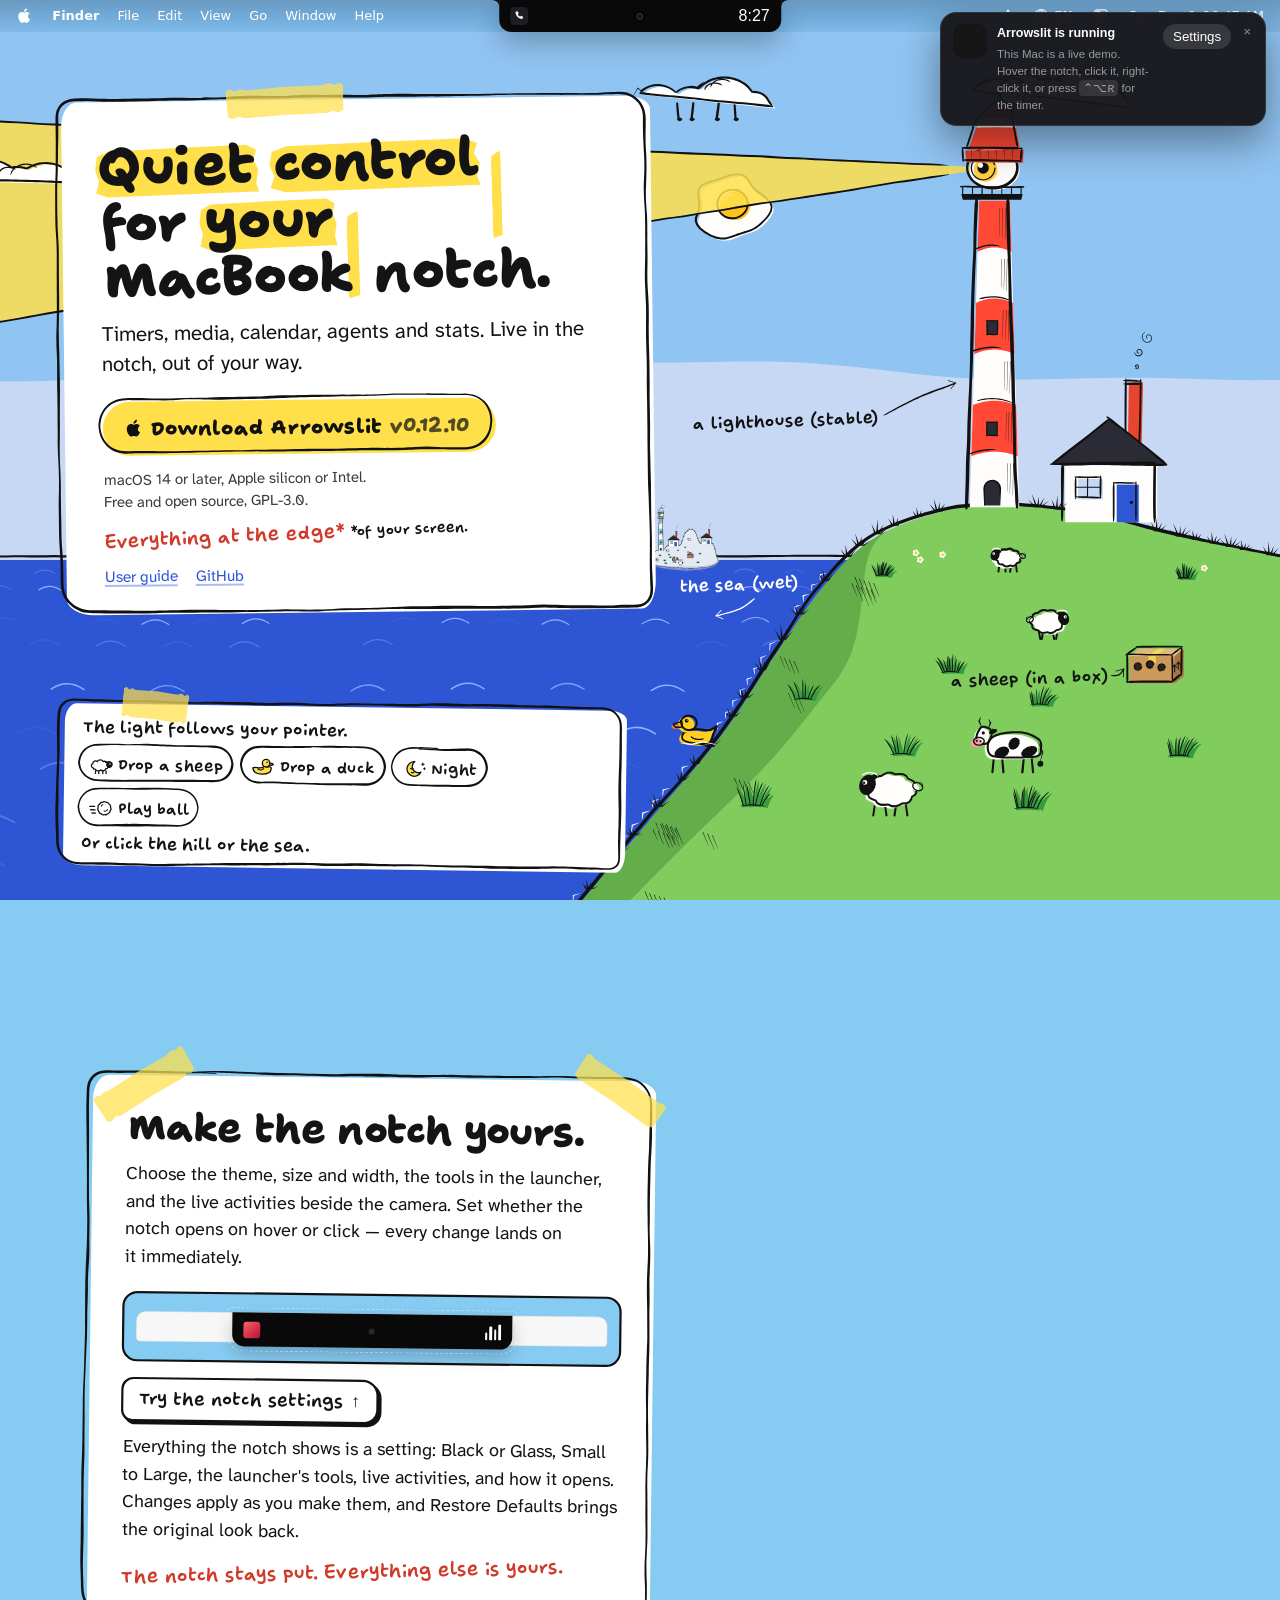
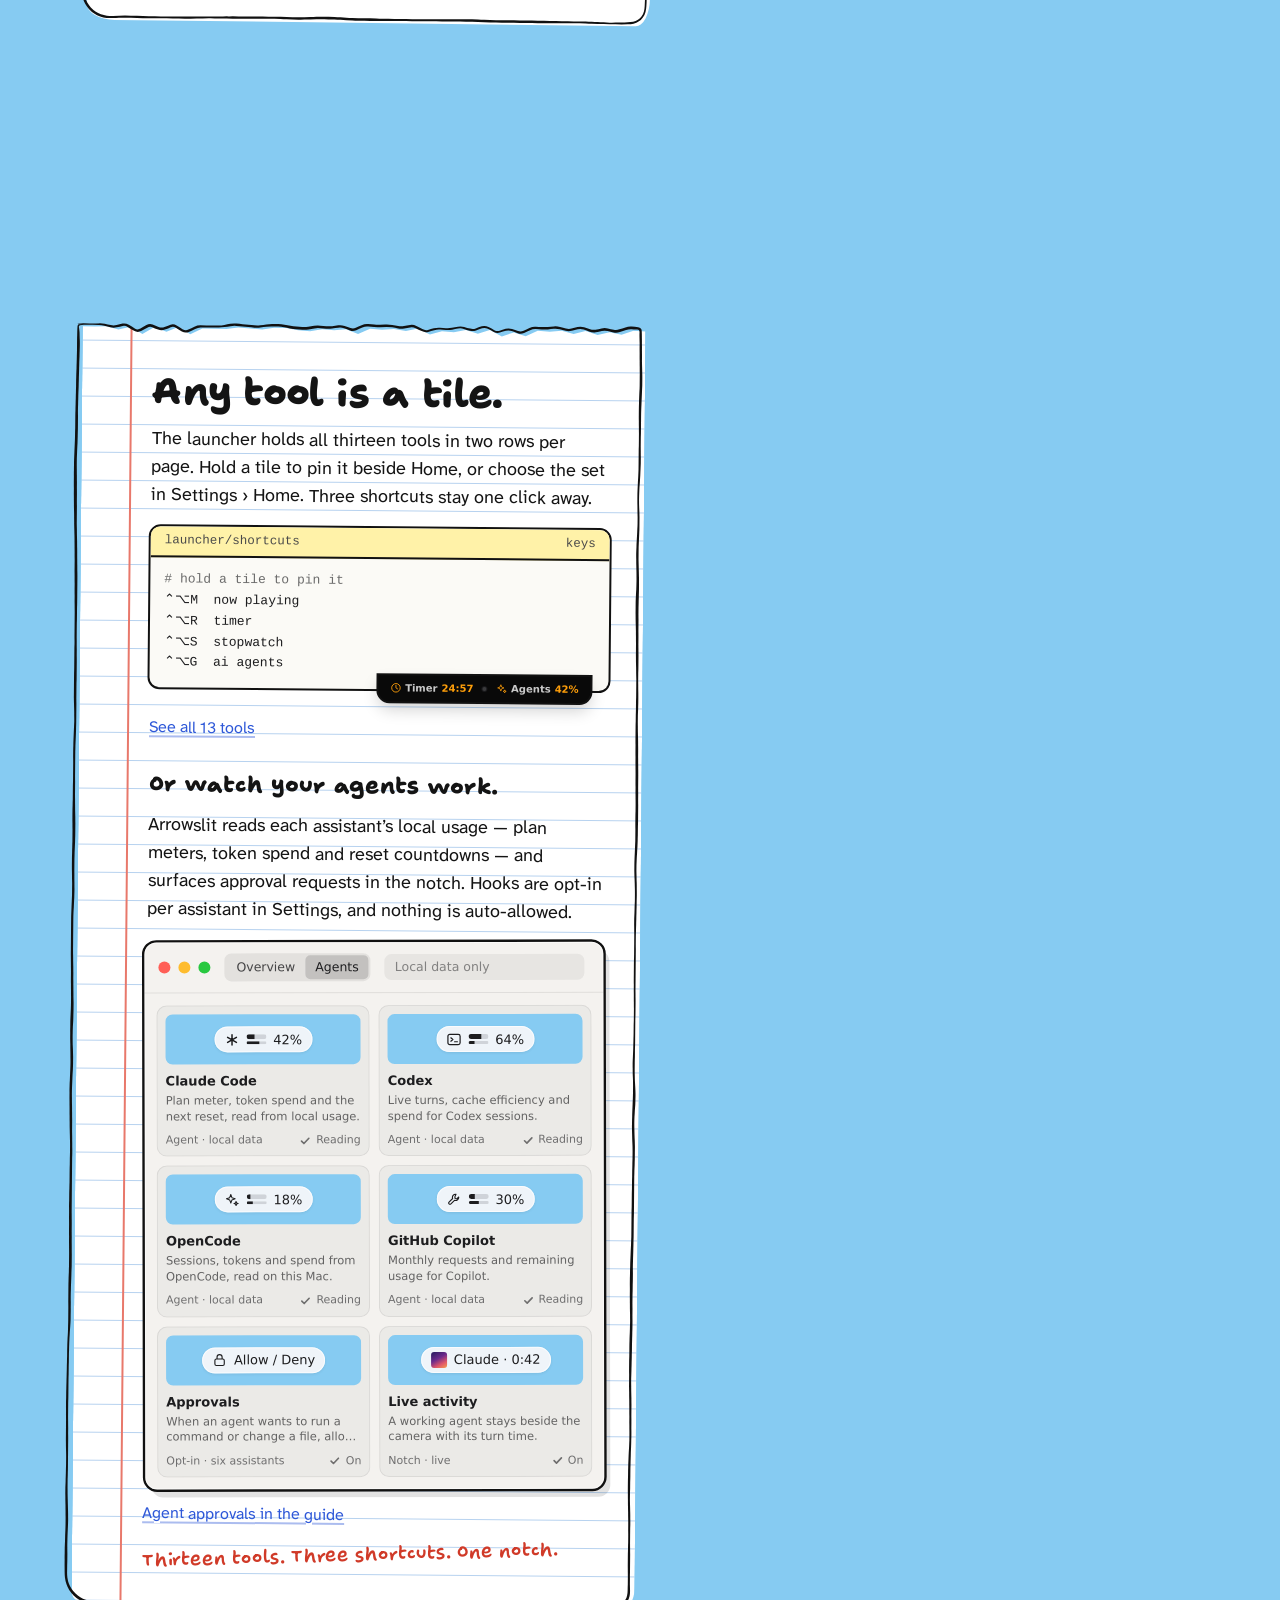
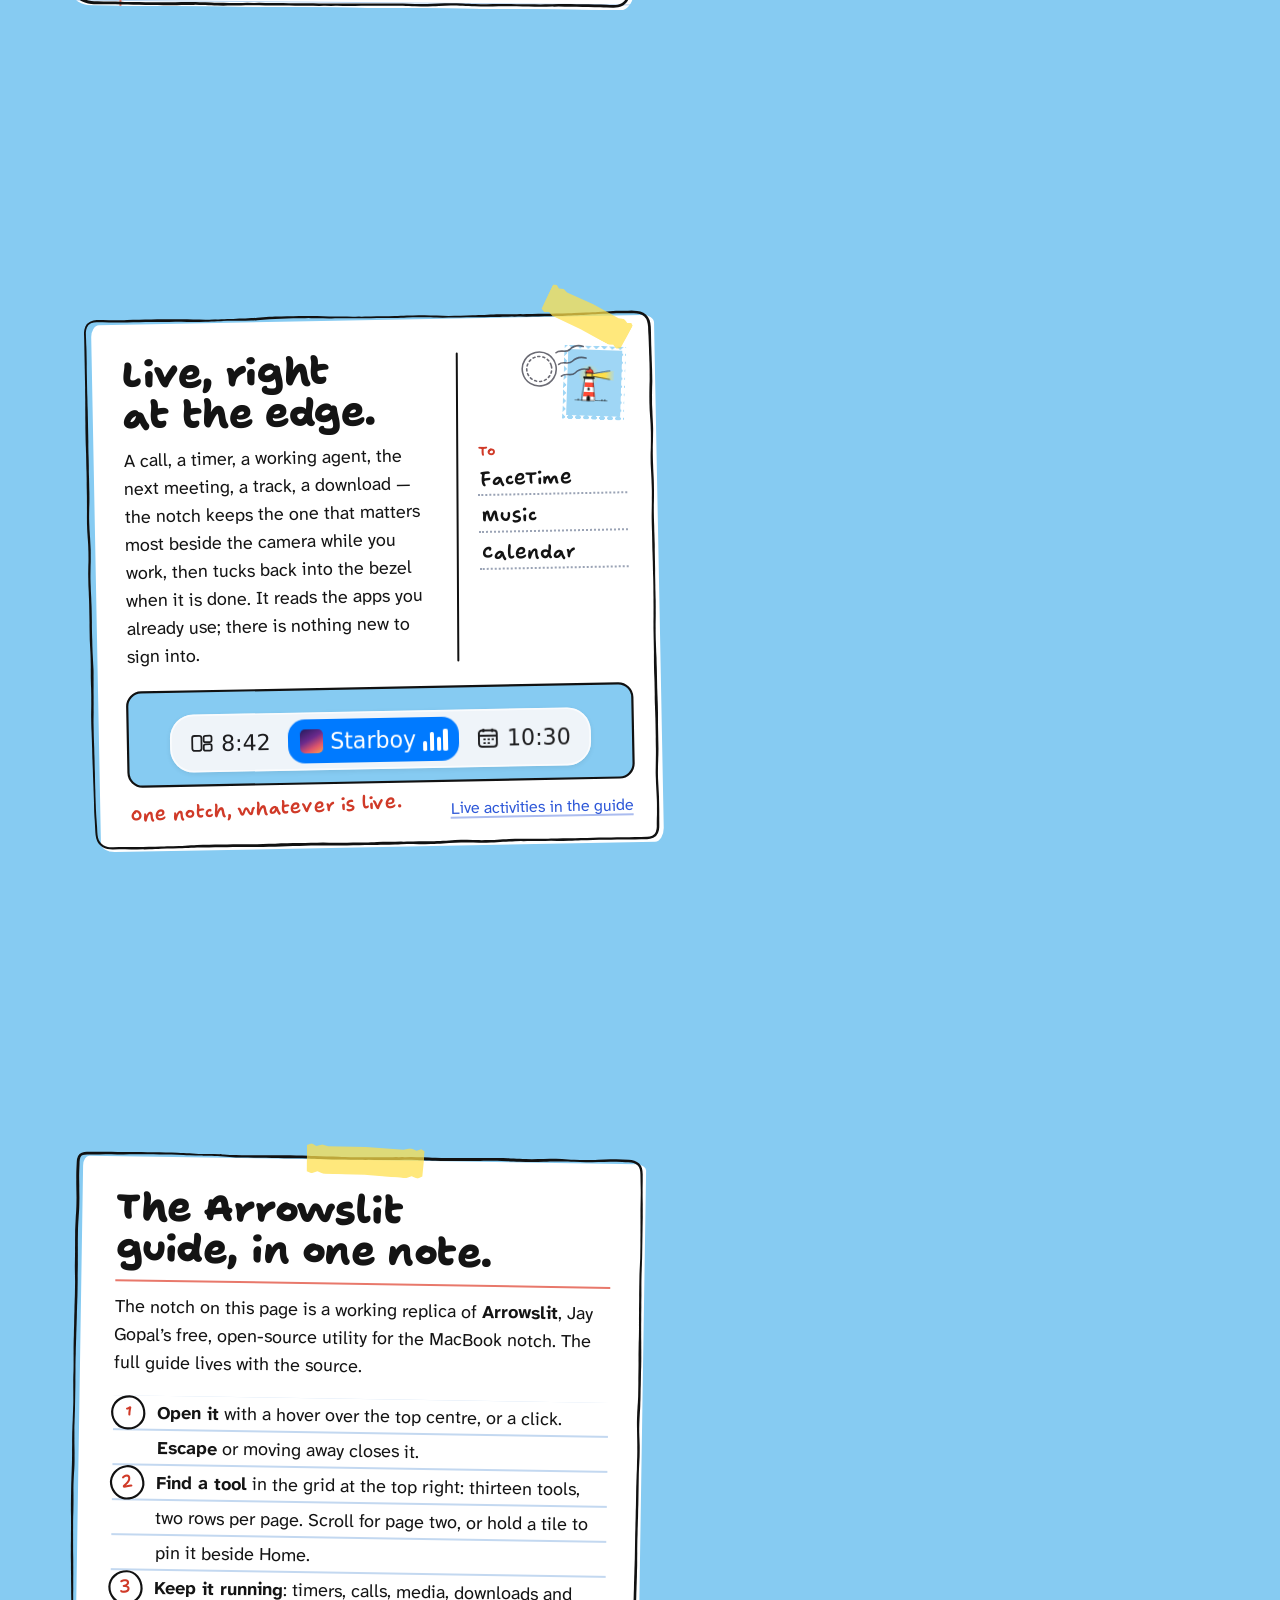
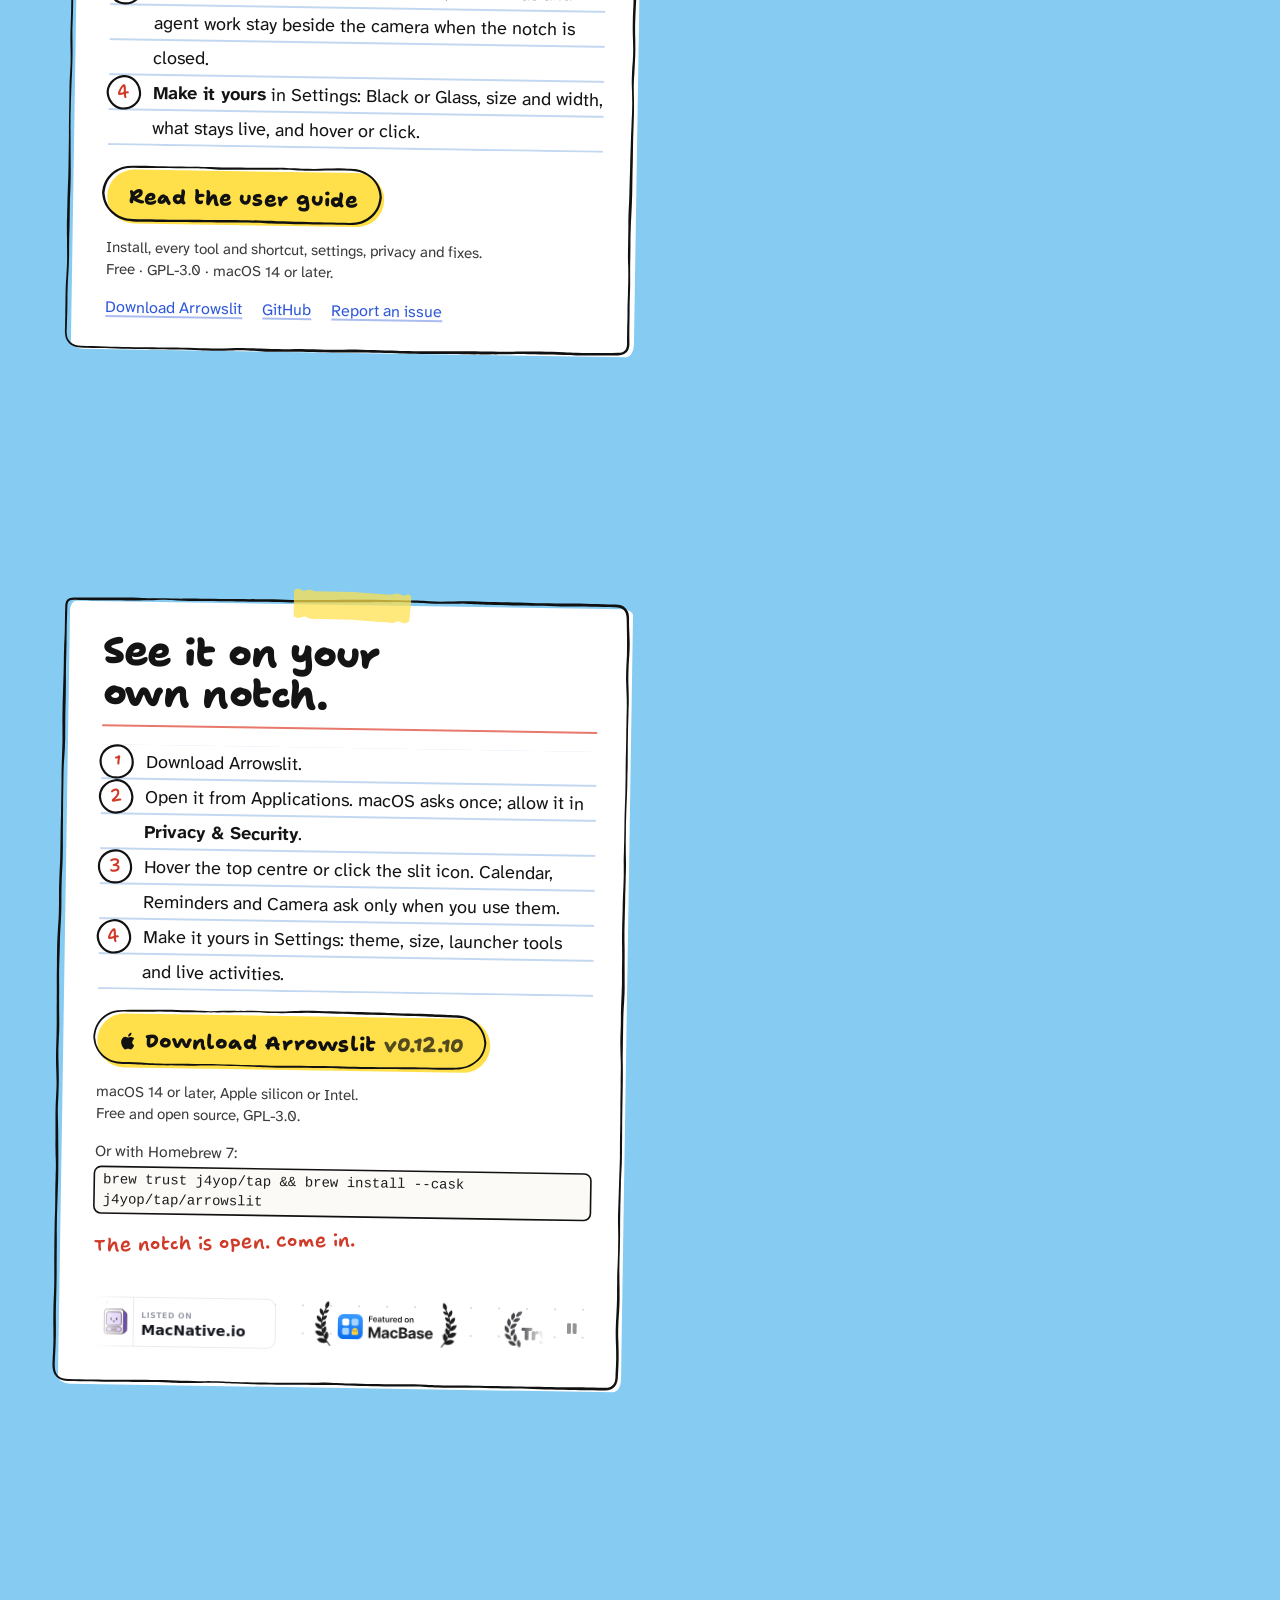
==== Website/index.html @ 2f3a026a "Add the TryMacApps badge to the featured marquee" ====
<!doctype html>
<html lang="en">
<head>
<meta charset="utf-8">
<meta name="viewport" content="width=device-width, initial-scale=1">
<title>Arrowslit — Quiet control for your MacBook notch</title>
<meta name="description" content="Arrowslit is a free, open-source notch app for macOS. Timers, media, calendar, AI agents and approvals, clipboard, files and system stats — right at the edge.">
<link rel="canonical" href="https://arrowslit.vercel.app/">
<meta property="og:type" content="website">
<meta property="og:site_name" content="Arrowslit">
<meta property="og:url" content="https://arrowslit.vercel.app/">
<meta property="og:title" content="Arrowslit: quiet control for your MacBook notch">
<meta property="og:description" content="Timers, media, calendar, AI agents and approvals, clipboard, files and system stats — right at the edge. Free and open source, GPL-3.0.">
<meta property="og:image" content="https://arrowslit.vercel.app/images/og-card.png">
<meta property="og:image:width" content="1200">
<meta property="og:image:height" content="630">
<meta property="og:image:alt" content="Arrowslit: your MacBook notch, under control — timers, media, AI agents and stats.">
<meta name="twitter:card" content="summary_large_image">
<meta name="twitter:title" content="Arrowslit: quiet control for your MacBook notch">
<meta name="twitter:description" content="Timers, media, calendar, AI agents and approvals, clipboard, files and system stats — right at the edge. Free and open source, GPL-3.0.">
<meta name="twitter:image" content="https://arrowslit.vercel.app/images/og-card.png">
<meta name="twitter:image:alt" content="Arrowslit: your MacBook notch, under control — timers, media, AI agents and stats.">
<script type="application/ld+json">
{
  "@context": "https://schema.org",
  "@type": "SoftwareApplication",
  "name": "Arrowslit",
  "description": "A free, open-source notch app for macOS. Timers, media, calendar, AI agents and approvals, clipboard, files and system stats, right at the edge.",
  "url": "https://arrowslit.vercel.app/",
  "image": "https://arrowslit.vercel.app/images/og-card.png",
  "applicationCategory": "UtilitiesApplication",
  "operatingSystem": "macOS 14 or later",
  "processorRequirements": "Apple silicon or Intel",
  "softwareVersion": "0.12.10",
  "downloadUrl": "https://github.com/j4yop/arrowslit/releases/download/v0.12.10/Arrowslit-0.12.10.dmg",
  "license": "https://github.com/j4yop/arrowslit/blob/main/LICENSE",
  "isAccessibleForFree": true,
  "offers": { "@type": "Offer", "price": "0", "priceCurrency": "USD" },
  "sameAs": "https://github.com/j4yop/arrowslit"
}
</script>
<!-- Gives search results the site name Arrowslit instead of the domain. -->
<script type="application/ld+json">
{
  "@context": "https://schema.org",
  "@type": "WebSite",
  "name": "Arrowslit",
  "alternateName": "arrowslit",
  "url": "https://arrowslit.vercel.app/"
}
</script>
<meta name="theme-color" content="#86cbf2">
<link rel="icon" href="favicon.ico" sizes="any">
<link rel="icon" href="images/favicon.svg" type="image/svg+xml">
<link rel="apple-touch-icon" href="images/apple-touch-icon.png">
<link rel="manifest" href="site.webmanifest">
<link rel="preload" href="fonts/shantell-sans-display.woff2" as="font" type="font/woff2" crossorigin>
<link rel="preload" href="fonts/atkinson-hyperlegible-next.woff2" as="font" type="font/woff2" crossorigin>
<link rel="stylesheet" href="style.css?v=1794209415">
<script>
const root = document.documentElement;
root.dataset.mode = localStorage.getItem("mode") || (matchMedia("(prefers-color-scheme: light)").matches ? "light" : "dark");
root.classList.add("js");
// the landing film: on every load, reloads too, with motion allowed; a link to a section goes straight there
// (?intro plays it anyway). It starts at night, the lighthouse asleep; the day comes with the page, and then it
// wakes (see land() in main.js). A reload starts from the top, where it plays, rather than where the page was left.
try {
  if (!matchMedia("(prefers-reduced-motion: reduce)").matches && (new URLSearchParams(location.search).has("intro") || !location.hash)) {
    root.classList.add("intro", "asleep"); root.dataset.mode = "dark"; history.scrollRestoration = "manual";
  }
} catch {}
</script>
<script src="scene.js?v=1794110825" defer></script>
<script src="styles/clay.js" defer></script>
<script src="styles/cartoon.js" defer></script>
<script src="styles/vector.js" defer></script>
<script src="styles/papercut.js" defer></script>
<script src="styles/poster.js" defer></script>
<script src="styles/swiss.js" defer></script>
<script src="main.js?v=1794110825" defer></script>
<script type="module" src="menubar/menubar.js?v=1794117034"></script>
<script type="module" src="slit/arrowslit-slit.js?v=1794117169"></script>
</head>
<body>

<svg width="0" height="0" style="position:absolute" aria-hidden="true">
  <!-- bar glyphs, 16 grid -->
  <symbol id="i-cal" viewBox="0 0 16 16"><rect x="2" y="3" width="12" height="11" rx="2" fill="none" stroke="currentColor" stroke-width="1.3"/><path d="M2 6.5h12M5 1.8v2.4M11 1.8v2.4" stroke="currentColor" stroke-width="1.3"/><path d="M5 9h1.5M7.8 9h1.5M10.5 9H12M5 11.5h1.5M7.8 11.5h1.5" stroke="currentColor" stroke-width="1.2"/></symbol>
  <symbol id="i-cpu" viewBox="0 0 16 16"><rect x="3.5" y="3.5" width="9" height="9" rx="1.5" fill="none" stroke="currentColor" stroke-width="1.3"/><rect x="6" y="6" width="4" height="4" fill="none" stroke="currentColor" stroke-width="1.1"/><path d="M6 1.5v2M10 1.5v2M6 12.5v2M10 12.5v2M1.5 6h2M1.5 10h2M12.5 6h2M12.5 10h2" stroke="currentColor" stroke-width="1.2"/></symbol>
  <symbol id="i-mem" viewBox="0 0 16 16"><rect x="1.5" y="4" width="13" height="8" rx="1.6" fill="none" stroke="currentColor" stroke-width="1.3"/><path d="M4 12v1.6M8 12v1.6M12 12v1.6" stroke="currentColor" stroke-width="1.2"/></symbol>
  <symbol id="i-bat" viewBox="0 0 20 16"><rect x="1" y="4" width="16" height="8" rx="2.2" fill="none" stroke="currentColor" stroke-width="1.3"/><rect x="2.8" y="5.8" width="10.4" height="4.4" rx="1" fill="currentColor"/><path d="M18.6 6.8v2.4" stroke="currentColor" stroke-width="1.4" stroke-linecap="round"/></symbol>
  <symbol id="i-snd" viewBox="0 0 16 16"><path d="M2.5 6h2.4L8.5 3v10L4.9 10H2.5z" fill="none" stroke="currentColor" stroke-width="1.3" stroke-linejoin="round"/><path d="M10.6 5.6a3.4 3.4 0 0 1 0 4.8M12.4 3.8a6 6 0 0 1 0 8.4" fill="none" stroke="currentColor" stroke-width="1.3" stroke-linecap="round"/></symbol>
  <symbol id="i-disk" viewBox="0 0 16 16"><rect x="1.5" y="4.5" width="13" height="7" rx="1.8" fill="none" stroke="currentColor" stroke-width="1.3"/><circle cx="11.6" cy="8" r=".9" fill="currentColor"/><path d="M4 8h4" stroke="currentColor" stroke-width="1.2"/></symbol>
  <symbol id="i-down" viewBox="0 0 16 16"><circle cx="8" cy="8" r="7" fill="currentColor"/><path d="M8 4.2v6.6M5.2 8.2 8 11l2.8-2.8" fill="none" stroke="var(--hi)" stroke-width="1.6" stroke-linecap="round" stroke-linejoin="round"/></symbol>
  <symbol id="i-apple" viewBox="0 0 15 18"><path d="M12.5 9.6c0-2 1.6-2.9 1.7-3a3.7 3.7 0 0 0-2.9-1.6c-1.2-.1-2.4.7-3 .7-.6 0-1.6-.7-2.6-.7A3.9 3.9 0 0 0 2.4 7c-1.4 2.4-.4 6 1 7.9.7 1 1.4 2 2.4 2 1 0 1.3-.6 2.5-.6s1.5.6 2.5.6c1 0 1.7-1 2.3-1.9.7-1 1-2 1-2.1 0 0-2-.8-2-3.3ZM10.6 3.6c.5-.7.9-1.6.8-2.6-.8 0-1.8.5-2.4 1.2-.5.6-1 1.6-.8 2.5.9.1 1.8-.5 2.4-1.1Z"/></symbol>
  <symbol id="i-moon" viewBox="0 0 20 20"><path d="M16.5 12.2A7 7 0 0 1 7.8 3.5a7 7 0 1 0 8.7 8.7Z" fill="none" stroke="currentColor" stroke-width="1.6" stroke-linejoin="round"/></symbol>
  <symbol id="i-sun" viewBox="0 0 20 20"><g fill="none" stroke="currentColor" stroke-width="1.6" stroke-linecap="round"><circle cx="10" cy="10" r="3.6"/><path d="M10 1.8v1.8M10 16.4v1.8M1.8 10h1.8M16.4 10h1.8M4.2 4.2l1.3 1.3M14.5 14.5l1.3 1.3M4.2 15.8l1.3-1.3M14.5 5.5l1.3-1.3"/></g></symbol>

  <symbol id="i-note" viewBox="0 0 16 16"><path d="M6 12.2V3.6l7-1.6v8.4" fill="none" stroke="currentColor" stroke-width="1.4" stroke-linejoin="round"/><circle cx="4.4" cy="12.2" r="1.9" fill="currentColor"/><circle cx="11.4" cy="10.4" r="1.9" fill="currentColor"/></symbol>
  <symbol id="i-open" viewBox="0 0 16 16"><path d="M5 11 11 5M6 4.6h5.4V10" fill="none" stroke="currentColor" stroke-width="1.5" stroke-linecap="round" stroke-linejoin="round"/></symbol>
  <symbol id="i-shuffle" viewBox="0 0 16 16"><path d="M1.5 4.5h2.6c3.4 0 4.4 7 7.8 7h2.6M1.5 11.5h2.6c1.4 0 2.3-1.2 3-2.6M8.9 7.1c.7-1.4 1.6-2.6 3-2.6h2.6M12.6 2.8l1.9 1.7-1.9 1.7M12.6 9.8l1.9 1.7-1.9 1.7" fill="none" stroke="currentColor" stroke-width="1.3" stroke-linecap="round" stroke-linejoin="round"/></symbol>
  <symbol id="i-repeat" viewBox="0 0 16 16"><path d="M2.5 8V6.8a2.3 2.3 0 0 1 2.3-2.3h8.5M11.4 2.6l1.9 1.9-1.9 1.9M13.5 8v1.2a2.3 2.3 0 0 1-2.3 2.3H2.7M4.6 13.4l-1.9-1.9 1.9-1.9" fill="none" stroke="currentColor" stroke-width="1.3" stroke-linecap="round" stroke-linejoin="round"/></symbol>
  <symbol id="i-prev" viewBox="0 0 16 16"><path d="M8 8 14.5 3.5v9zM1.5 8 8 3.5v9z" fill="currentColor"/></symbol>
  <symbol id="i-next" viewBox="0 0 16 16"><path d="M8 8 1.5 3.5v9zM14.5 8 8 3.5v9z" fill="currentColor"/></symbol>
  <symbol id="i-play" viewBox="0 0 16 16"><path d="M4.5 2.8v10.4L13 8z" fill="currentColor"/></symbol>
  <symbol id="i-pause" viewBox="0 0 16 16"><rect x="3.8" y="2.8" width="3" height="10.4" rx=".8" fill="currentColor"/><rect x="9.2" y="2.8" width="3" height="10.4" rx=".8" fill="currentColor"/></symbol>
  <symbol id="i-vol" viewBox="0 0 16 16"><path d="M2.5 6h2.4L8.5 3v10L4.9 10H2.5z" fill="currentColor"/></symbol>

  <!-- Add here picker, 16 grid -->
  <symbol id="i-plus" viewBox="0 0 12 12"><path d="M6 1.5v9M1.5 6h9" stroke="currentColor" stroke-width="1.5" stroke-linecap="round"/></symbol>
  <symbol id="i-get" viewBox="0 0 16 16"><path d="M8 2.5v10M4 8.8 8 12.8l4-4" fill="none" stroke="currentColor" stroke-width="1.5" stroke-linecap="round" stroke-linejoin="round"/></symbol>
  <symbol id="i-clock" viewBox="0 0 16 16"><circle cx="8" cy="8" r="6.2" fill="none" stroke="currentColor" stroke-width="1.3"/><path d="M8 4.4V8l2.4 1.6" fill="none" stroke="currentColor" stroke-width="1.3" stroke-linecap="round" stroke-linejoin="round"/></symbol>
  <symbol id="i-window" viewBox="0 0 16 16"><rect x="1.8" y="2.8" width="12.4" height="10.4" rx="2" fill="none" stroke="currentColor" stroke-width="1.3"/><path d="M1.8 6.2h12.4" stroke="currentColor" stroke-width="1.2"/></symbol>
  <symbol id="i-menubar" viewBox="0 0 16 16"><rect x="1.5" y="2.8" width="13" height="10.4" rx="2" fill="none" stroke="currentColor" stroke-width="1.3"/><path d="M1.5 6.4h13M4 4.6h2.2M7.4 4.6h2.2" stroke="currentColor" stroke-width="1.1"/></symbol>
  <symbol id="i-switch" viewBox="0 0 16 16"><rect x="1.8" y="2.4" width="12.4" height="4.6" rx="2.3" fill="none" stroke="currentColor" stroke-width="1.2"/><circle cx="4.4" cy="4.7" r="1.4" fill="currentColor"/><rect x="1.8" y="9" width="12.4" height="4.6" rx="2.3" fill="none" stroke="currentColor" stroke-width="1.2"/><circle cx="11.6" cy="11.3" r="1.4" fill="currentColor"/></symbol>
  <symbol id="i-grid" viewBox="0 0 16 16"><rect x="2" y="2" width="5" height="5" rx="1.3" fill="none" stroke="currentColor" stroke-width="1.2"/><rect x="9" y="2" width="5" height="5" rx="1.3" fill="none" stroke="currentColor" stroke-width="1.2"/><rect x="2" y="9" width="5" height="5" rx="1.3" fill="none" stroke="currentColor" stroke-width="1.2"/><rect x="9" y="9" width="5" height="5" rx="1.3" fill="none" stroke="currentColor" stroke-width="1.2"/></symbol>
  <symbol id="i-globe" viewBox="0 0 16 16"><circle cx="8" cy="8" r="6.2" fill="none" stroke="currentColor" stroke-width="1.2"/><ellipse cx="8" cy="8" rx="2.7" ry="6.2" fill="none" stroke="currentColor" stroke-width="1.1"/><path d="M1.8 8h12.4" stroke="currentColor" stroke-width="1.1"/></symbol>
  <symbol id="i-group" viewBox="0 0 16 16"><rect x="1.5" y="3" width="6.2" height="10" rx="1.5" fill="none" stroke="currentColor" stroke-width="1.2"/><rect x="9.2" y="3" width="5.3" height="4.3" rx="1.2" fill="none" stroke="currentColor" stroke-width="1.2"/><rect x="9.2" y="8.7" width="5.3" height="4.3" rx="1.2" fill="none" stroke="currentColor" stroke-width="1.2"/></symbol>
  <symbol id="i-text" viewBox="0 0 16 16"><path d="M1.8 12.2 4.9 3.8h.4l3.1 8.4M3 9.4h4.2M13.6 7.6v4.6M13.6 9.9c0-1.6-.9-2.4-2.1-2.4s-2.1 1-2.1 2.4.9 2.4 2.1 2.4 2.1-.8 2.1-2.4Z" fill="none" stroke="currentColor" stroke-width="1.2" stroke-linecap="round" stroke-linejoin="round"/></symbol>
  <symbol id="i-spacer" viewBox="0 0 16 16"><path d="M2 8h12M4.6 5.4 2 8l2.6 2.6M11.4 5.4 14 8l-2.6 2.6" fill="none" stroke="currentColor" stroke-width="1.3" stroke-linecap="round" stroke-linejoin="round"/></symbol>
  <symbol id="i-term" viewBox="0 0 16 16"><rect x="1.5" y="2.5" width="13" height="11" rx="2" fill="none" stroke="currentColor" stroke-width="1.3"/><path d="m4.6 6.2 2.2 1.8-2.2 1.8M8.6 10.4h3" fill="none" stroke="currentColor" stroke-width="1.3" stroke-linecap="round" stroke-linejoin="round"/></symbol>
  <symbol id="i-box" viewBox="0 0 16 16"><path d="M8 1.8 14 5v6l-6 3.2L2 11V5zM2 5l6 3.2L14 5M8 8.2v6M5 3.4l6 3.2" fill="none" stroke="currentColor" stroke-width="1.2" stroke-linejoin="round"/></symbol>
  <symbol id="i-weather" viewBox="0 0 16 16"><path d="M5.6 1.8v1.1M1.9 5.5H3M2.9 2.8l.8.8M8.3 2.8l-.8.8M3.5 7.4a2.3 2.3 0 1 1 4.3-1.2" fill="none" stroke="currentColor" stroke-width="1.2" stroke-linecap="round"/><path d="M5 13.6h6.6a2.4 2.4 0 0 0 .2-4.8 3.3 3.3 0 0 0-6.3-.4A2.6 2.6 0 0 0 5 13.6Z" fill="none" stroke="currentColor" stroke-width="1.2" stroke-linejoin="round"/></symbol>
  <symbol id="i-bell" viewBox="0 0 16 16"><path d="M3.8 11.2V7.4a4.2 4.2 0 0 1 8.4 0v3.8l1.2 1.4H2.6zM6.5 14.2h3" fill="none" stroke="currentColor" stroke-width="1.2" stroke-linecap="round" stroke-linejoin="round"/></symbol>
  <symbol id="i-server" viewBox="0 0 16 16"><rect x="2" y="2.4" width="12" height="4.8" rx="1.3" fill="none" stroke="currentColor" stroke-width="1.2"/><rect x="2" y="8.8" width="12" height="4.8" rx="1.3" fill="none" stroke="currentColor" stroke-width="1.2"/><circle cx="4.7" cy="4.8" r=".9" fill="currentColor"/><circle cx="4.7" cy="11.2" r=".9" fill="currentColor"/></symbol>
  <symbol id="i-badge" viewBox="0 0 16 16"><rect x="1.8" y="4" width="10.2" height="10.2" rx="2.6" fill="none" stroke="currentColor" stroke-width="1.2"/><circle cx="12.4" cy="3.6" r="2.4" fill="currentColor"/></symbol>
  <symbol id="i-sparkles" viewBox="0 0 16 16"><path d="M6.4 2.2 7.6 5.6 11 6.8 7.6 8 6.4 11.4 5.2 8 1.8 6.8l3.4-1.2zM12 9.6l.6 1.6 1.6.6-1.6.6-.6 1.6-.6-1.6-1.6-.6 1.6-.6z" fill="none" stroke="currentColor" stroke-width="1.1" stroke-linejoin="round"/></symbol>
  <symbol id="i-asterisk" viewBox="0 0 16 16"><path d="M8 2.6v10.8M3.3 5.3l9.4 5.4M12.7 5.3l-9.4 5.4" stroke="currentColor" stroke-width="1.6" stroke-linecap="round"/></symbol>
  <symbol id="i-pill" viewBox="0 0 16 16"><g transform="rotate(-40 8 8)"><rect x="1.6" y="5.6" width="12.8" height="4.8" rx="2.4" fill="none" stroke="currentColor" stroke-width="1.2"/><path d="M8 5.6v4.8" stroke="currentColor" stroke-width="1.2"/></g></symbol>
  <symbol id="i-lock" viewBox="0 0 16 16"><rect x="3" y="7" width="10" height="7" rx="1.6" fill="none" stroke="currentColor" stroke-width="1.2"/><path d="M5.3 7V5a2.7 2.7 0 0 1 5.4 0v2" fill="none" stroke="currentColor" stroke-width="1.2"/></symbol>
  <symbol id="i-tool" viewBox="0 0 16 16"><path d="M9.8 2.4a3.4 3.4 0 0 0-3.6 4.5L2.4 10.7a1.4 1.4 0 0 0 2 2l3.8-3.8a3.4 3.4 0 0 0 4.5-3.6l-2 2-1.8-.3-.3-1.8z" fill="none" stroke="currentColor" stroke-width="1.2" stroke-linejoin="round"/></symbol>

  <symbol id="p-check" viewBox="0 0 12 12"><path d="m2 6.4 2.6 2.6L10 3.3" stroke-linecap="round" stroke-linejoin="round"/></symbol>

  <!-- the key's drawings, in the felt pen -->
  <symbol id="k-sheep" viewBox="0 0 32 24"><g stroke="#111" stroke-width="1.6" stroke-linecap="round" stroke-linejoin="round"><path d="M9 20v3M13 20.5v2.8M18 20.5v2.8M22 20v3" fill="none"/><path d="M6.4 16.4c-3-.4-3.6-4.4-.8-5.4-.2-3.2 3.6-4.6 5.4-2.6 1.4-3 6-3 7.2-.2 2.8-1.2 5.6 1.2 4.6 3.8 2.4 1 1.8 5-1.2 5 .2 2.6-4.4 3.4-6 1.4-1.6 2-6.4 1.8-7-.8-.8.2-1.6.1-2.2-.2Z" fill="#fff"/><path d="M23.4 9.2c1.6-1.4 4.4-1 5.4.8 1 1.8.2 4.4-1.8 5-1.8.6-3.6-.2-4.2-1.8" fill="#111"/><path d="M24 9.4c-.8-.9-2.2-1-2.8-.2" fill="none"/></g><circle cx="26.6" cy="11.2" r=".9" fill="#fff"/></symbol>
  <symbol id="k-duck" viewBox="0 0 32 24"><g stroke="#111" stroke-width="1.6" stroke-linecap="round" stroke-linejoin="round"><path d="M3.2 13.4c.6 5 5 7.6 11.4 7.6 6.6 0 10.8-2.6 11.2-6.6.2-2.2-1.6-3.2-3.6-2.4-1.6.6-3.2.2-4.2-1.2-1.6 2-5.2 2.8-8.4 2.4-2.6-.4-4.8-.8-6.4.2Z" fill="#ffe04a"/><circle cx="19.4" cy="7.4" r="4.6" fill="#ffe04a"/><path d="M23.6 7.6c1.8-.6 3.8 0 4.8 1.2-1.3 1-3.3 1.3-4.9.7" fill="#ff8a3d"/><path d="M9.6 14.6c2 1.6 5.2 1.5 6.8-.4" fill="none"/></g><circle cx="20.6" cy="6.4" r="1" fill="#111"/></symbol>
  <symbol id="k-moon" viewBox="0 0 32 24"><g stroke="#111" stroke-width="1.6" stroke-linecap="round" stroke-linejoin="round"><path d="M16.5 3A9 9 0 1 0 24.2 15.8 7.5 7.5 0 0 1 16.5 3Z" fill="#ffe04a"/><path d="M11.6 11.4q1.4 1.2 2.8 0M12.4 16.4q1.6.9 3 0" fill="none"/></g><path d="M26.5 4.5v3M25 6h3M28.5 10.5v2M27.5 11.5h2" stroke="#111" stroke-width="1.3" stroke-linecap="round"/></symbol>
  <symbol id="k-ball" viewBox="0 0 32 24"><g stroke="#111" stroke-width="1.6" stroke-linecap="round" stroke-linejoin="round"><path d="M2.5 9.4h6M3.6 13.6h5.6M5.4 17.6h4.2" fill="none"/><path d="M28.7 11.6Q28.7 12.8 28.4 13.3Q28.1 13.8 27.8 14.3Q27.5 14.8 27.5 15.4Q27.4 16 27.1 16.5Q26.7 17 26.2 17.3Q25.7 17.6 25.2 17.9Q24.7 18.1 24.3 18.6Q23.9 19 23.4 19.3Q22.8 19.5 22.2 19.5Q21.6 19.5 21.1 19.4Q20.5 19.3 19.9 19.5Q19.3 19.7 18.8 19.6Q18.2 19.5 17.7 19.2Q17.2 18.8 16.8 18.5Q16.3 18.1 15.7 17.9Q15.1 17.8 14.7 17.4Q14.3 17 14 16.5Q13.8 15.9 13.6 15.4Q13.5 14.8 13.1 14.4Q12.7 13.9 12.5 13.3Q12.3 12.8 12.4 12.2Q12.5 11.6 12.7 11Q12.8 10.5 12.7 9.9Q12.7 9.3 12.8 8.7Q13 8.2 13.4 7.7Q13.8 7.3 14.2 6.9Q14.6 6.5 14.9 6Q15.1 5.4 15.6 5Q16 4.6 16.6 4.5Q17.2 4.4 17.8 4.3Q18.3 4.2 18.8 3.8Q19.3 3.5 19.9 3.4Q20.5 3.3 21.1 3.5Q21.6 3.7 22.2 3.9Q22.7 4.2 23.3 4.2Q23.9 4.2 24.4 4.4Q25 4.6 25.3 5.1Q25.7 5.6 26 6.1Q26.4 6.5 26.9 6.9Q27.4 7.2 27.7 7.7Q28 8.2 28.1 8.8Q28.1 9.4 28.2 9.9Q28.2 10.5 28.4 11Q28.7 11.6 28.7 12.2Z" fill="#fff"/><path d="M24.4 12.9A3.2 2.7 0 0 1 20.3 15M16.9 8.8A1.6 1.6 0 0 1 18.5 7.2" fill="none" stroke-width="1.3"/></g></symbol>
  <symbol id="k-arrow" viewBox="0 0 160 40"><path d="M150 37C138 8 52 0 16 31" fill="none" stroke="currentColor" stroke-width="2.2" stroke-linecap="round" vector-effect="non-scaling-stroke"/><path d="M10 19.5 15.5 32l12-3" fill="none" stroke="currentColor" stroke-width="2.2" stroke-linecap="round" stroke-linejoin="round" vector-effect="non-scaling-stroke"/></symbol>
</svg>

<a class="skip" href="#main">Skip to content</a>
<div class="scene" id="scene" aria-hidden="true"></div>
<span class="op-z" id="snore" aria-hidden="true"><i>z</i><i>z</i><i>z</i></span>
<div class="opening" id="opening" aria-hidden="true" data-theme="built-in">
  <p class="op-mark"><span class="op-w1">Arrow</span><span class="op-w2">slit</span></p>
  <p class="op-line">Quiet control for your MacBook notch.</p>
</div>

<header class="dock" id="dock" data-theme="built-in">
  <div class="bar ws-fill" id="bar" role="toolbar" aria-label="Arrowslit">
    <div class="g" id="gl">
      <div class="w apple" data-key="apple" data-pri="1" role="img" aria-label="Apple menu"><svg style="width:13px;height:15px;fill:currentColor"><use href="#i-apple"/></svg></div>
      <div class="w ws" data-key="ws" data-pri="never">
        <span class="ind"></span>
        <button class="wsi" data-ws="1" aria-label="Workspace 1" aria-pressed="false">1 <img class="ai" src="images/apps/ghostty.webp" alt="" width="14" height="14"></button>
        <button class="wsi on" data-ws="2" aria-label="Workspace 2" aria-pressed="true">2 <img class="ai" src="images/apps/t3-code.webp" alt="" width="14" height="14"><img class="ai" src="images/apps/finder.svg" alt="" width="14" height="14"></button>
        <button class="wsi" data-ws="3" aria-label="Workspace 3" aria-pressed="false">3 <img class="ai" src="images/apps/vscodium.webp" alt="" width="14" height="14"><img class="ai" src="images/apps/chromium.webp" alt="" width="14" height="14"></button>
        <button class="wsi" data-ws="4" aria-label="Workspace 4" aria-pressed="false">4 <img class="ai" src="images/apps/ollama.webp" alt="" width="14" height="14"></button>
      </div>
      <div class="w app finder" data-key="app" data-pri="2"><span class="name">Finder</span><span class="menus"><span><span>File</span><span>Edit</span><span>View</span><span>Go</span><span>Window</span><span>Help</span></span></span></div>
      <div class="w app site" data-key="site" data-pri="8" data-pop="site"><button type="button" class="name" aria-expanded="false">Arrowslit</button><span class="menus"><span><a href="https://github.com/j4yop/arrowslit/blob/main/Docs/User-Guide.md">Guide</a><a href="#store">AI Agents</a><a href="https://github.com/j4yop/arrowslit/releases/latest">Releases</a><a href="https://github.com/j4yop/arrowslit">GitHub</a></span></span></div>
    </div>
    <div class="g" id="gc"></div>
    <div class="g" id="gr">
      <button class="w more" data-key="more" data-pop="more" aria-expanded="false" aria-label="More widgets" hidden>•••</button>
      <button class="w np" data-key="np" data-pri="3" data-pop="np" aria-expanded="false" aria-label="Now playing: Midnight City · M83"><i class="art"></i><span class="track">Midnight City · M83</span><span class="eq"><i></i><i></i><i></i><i></i></span></button>
      <button class="w" data-key="meeting" data-pri="1" data-pop="agenda" aria-expanded="false"><svg><use href="#i-cal"/></svg>Design review&nbsp;&nbsp;10:30</button>
      <button class="w" data-key="system" data-pri="0" data-pop="system" aria-expanded="false"><svg><use href="#i-cpu"/></svg><span class="vh">CPU </span>18%<span class="vh">,</span>&nbsp;&nbsp;<svg><use href="#i-mem"/></svg><span class="vh">memory </span>54%</button>
      <div class="w snd" data-key="sound" data-pri="0"><span class="slide"><span><input type="range" min="0" max="100" value="64" aria-label="Volume"><span class="pct num">64%</span></span></span><svg role="img" aria-label="Sound"><use href="#i-snd"/></svg></div>
      <div class="w" data-key="battery" data-pri="1"><svg style="width:19px"><use href="#i-bat"/></svg><span class="vh">Battery </span>82%</div>
      <div class="w num clock" data-key="clock" data-pri="5" data-format="full">Thu 22 Oct&nbsp;&nbsp;09:41</div>
      <a class="w dl" data-key="dl" data-pri="9" href="https://github.com/j4yop/arrowslit/releases/download/v0.12.10/Arrowslit-0.12.10.dmg"><span><svg><use href="#i-down"/></svg>Download</span></a>
      <button class="w moon" data-key="moon" data-pri="never" id="night" aria-label="Night" aria-pressed="false"><svg class="off" aria-hidden="true"><use href="#i-sun"/></svg><svg class="on" aria-hidden="true"><use href="#i-moon"/></svg></button>
    </div>
  </div>

  <div class="pop" id="pop">
    <div class="pane menu" data-id="more">
      <p>More widgets</p>
      <button data-for="np" data-open="np"><i class="art"></i>Midnight City · M83</button>
      <button data-for="meeting" data-open="agenda"><svg><use href="#i-cal"/></svg>Design review&nbsp;&nbsp;10:30</button>
      <button data-for="system" data-open="system"><svg><use href="#i-cpu"/></svg>CPU 18%&nbsp;&nbsp;Memory 54%</button>
      <button data-for="sound"><svg><use href="#i-snd"/></svg>Sound</button>
      <button data-for="battery"><svg><use href="#i-bat"/></svg>Battery 82%</button>
      <button data-for="clock" class="clock" data-format="full">Thu 22 Oct&nbsp;&nbsp;09:41</button>
      <button data-for="app">Finder</button>
      <button data-for="apple">Apple menu</button>
    </div>
    <div class="pane menu" data-id="site">
      <a href="https://github.com/j4yop/arrowslit/blob/main/Docs/User-Guide.md">User guide</a>
      <a href="#store">AI Agents</a>
      <a href="https://github.com/j4yop/arrowslit">Releases</a>
      <a href="https://github.com/j4yop/arrowslit/releases/latest">Releases</a>
      <a href="https://github.com/j4yop/arrowslit">GitHub</a>
    </div>
    <div class="pane np-pop" data-id="np">
      <div class="src"><svg><use href="#i-note"/></svg>Music<svg class="go"><use href="#i-open"/></svg></div>
      <div class="now"><i class="art"></i><div><b>Midnight City</b><b>M83</b><span>Hurry Up, We’re Dreaming</span></div></div>
      <div class="meter"><i id="np-bar"></i></div>
      <div class="times num"><span id="np-at">1:27</span><span>4:03</span></div>
      <div class="ctrl">
        <button aria-label="Shuffle"><svg><use href="#i-shuffle"/></svg></button>
        <button aria-label="Previous"><svg><use href="#i-prev"/></svg></button>
        <button class="play" id="np-play" aria-label="Pause"><svg class="pause"><use href="#i-pause"/></svg><svg class="resume"><use href="#i-play"/></svg></button>
        <button aria-label="Next"><svg><use href="#i-next"/></svg></button>
        <button aria-label="Repeat"><svg><use href="#i-repeat"/></svg></button>
      </div>
      <label class="vol"><svg><use href="#i-vol"/></svg><input type="range" min="0" max="100" value="64" aria-label="Volume"><svg><use href="#i-snd"/></svg></label>
    </div>
    <div class="pane" data-id="agenda">
      <p class="hd">Today</p>
      <div class="row"><span>09:15</span><span>Standup</span></div>
      <div class="row"><span>10:30</span><span>Design review</span></div>
      <div class="row"><span>12:30</span><span>Lunch with Ana</span></div>
      <div class="row"><span>15:00</span><span>1:1 with Sam</span></div>
      <div class="row"><span>16:30</span><span>Release planning</span></div>
      <div class="sep"></div>
      <div>Calendar</div>
    </div>
    <div class="pane" data-id="system" style="width:260px">
      <p class="hd">System</p>
      <svg class="graph" viewBox="0 0 220 44" preserveAspectRatio="none"><polyline points="0,30 14,27 28,31 42,24 56,26 70,22 84,29 98,25 112,27 126,18 140,23 154,13 168,28 182,24 196,26 210,20 220,22"/></svg>
      <div class="kv"><span>CPU</span><span>18 %</span></div>
      <div class="meter"><i style="width:18%"></i></div>
      <div class="kv"><span>Memory</span><span>54 %</span></div>
      <div class="meter"><i style="width:54%"></i></div>
      <div class="sep"></div>
      <div>Activity Monitor</div>
    </div>
  </div>

  <div class="edit-ctl" id="edit-ctl">
    <span class="hint">Drag to move · − removes · + adds</span>
    <button class="b" id="edit-undo" aria-label="Undo bar change" title="Undo (⌘Z)" disabled>Undo</button>
    <button class="b done" id="edit-done" aria-label="Finish editing the bar" title="Finish editing the bar (Esc)">Done</button>
  </div>
  <div class="lamp-tag" id="lamp-tag" aria-hidden="true" hidden><span class="lt-p"><span class="lt-t"></span></span><svg class="lt-s"><path class="h"/><path class="k"/></svg></div>
  <div class="addpop" id="addpop" role="dialog" aria-label="Add here" hidden></div>
  <div class="ctx" id="ctx" role="menu" hidden></div>
  <p class="vh" id="edit-help">Drag it, or use the Left and Right arrow keys, to move it. Delete removes it.</p>
  <p class="vh" id="edit-live" aria-live="polite"></p>
</header>

<main id="main">
  <section class="hero" id="hero" data-state="hero" data-dusk="0" aria-labelledby="h-hero">
    <div class="note hero-note" data-ink>
      <h1 id="h-hero"><span class="lumen">Quiet</span> <span class="lumen">control</span> <span class="lumen">for</span> <span class="lumen">your</span> <span class="lumen">MacBook</span> <span class="lumen">notch.</span></h1>
      <p class="lede">Timers, media, calendar, agents and stats. Live in the notch, out of your way.</p>
      <div class="get">
        <a class="cta" data-ink="pill" href="https://github.com/j4yop/arrowslit/releases/download/v0.12.10/Arrowslit-0.12.10.dmg"><svg aria-hidden="true"><use href="#i-apple"/></svg>Download Arrowslit <span class="ver">v0.12.10</span></a>
        <p class="req">macOS 14 or later, Apple silicon or Intel.<br>Free and open source, GPL-3.0.</p>
      </div>
      <div class="hero-foot">
        <p class="cap">Everything at the edge* <small>*of your screen.</small></p>
        <p class="quiet"><a href="https://github.com/j4yop/arrowslit/blob/main/Docs/User-Guide.md">User guide</a><a href="https://github.com/j4yop/arrowslit">GitHub</a></p>
      </div>
    </div>

    <div class="note key" data-ink role="group" aria-labelledby="key-t">
      <p class="key-t" id="key-t"><span class="mouse">The light follows your pointer.</span><span class="touch">Drag sideways to steer the light.</span></p>
      <div class="keys">
        <button type="button" data-drop="sheep"><svg aria-hidden="true"><use href="#k-sheep"/></svg>Drop a sheep</button>
        <button type="button" data-drop="duck"><svg aria-hidden="true"><use href="#k-duck"/></svg>Drop a duck</button>
        <button type="button" class="night" aria-pressed="false"><svg aria-hidden="true"><use href="#k-moon"/></svg>Night</button>
        <button type="button" data-play><svg aria-hidden="true"><use href="#k-ball"/></svg>Play ball</button>
      </div>
      <p class="key-or"><span class="mouse">Or click the hill or the sea.</span><span class="touch">Or tap the hill or the sea.</span></p>
    </div>
  </section>

  <section class="sec edit" id="edit" data-state="edit" data-dusk="0.18" aria-labelledby="h-edit">
    <div class="note taped" data-ink>
      <i class="tape2" aria-hidden="true"></i>
      <h2 id="h-edit">Make the notch yours.</h2>
      <p>Choose the theme, size and width, the tools in the launcher, and the live activities beside the camera. Set whether the notch opens on hover or click — every change lands on it immediately.</p>
      <figure class="fig-edit screen notch-fig" data-theme="built-in" role="img" aria-label="The Arrowslit notch sitting in the menu bar, showing album artwork, the camera and live music bars.">
        <div class="mb">
          <span class="notch">
            <span class="n-ear n-ear--l"><span class="n-art"></span></span>
            <span class="n-cam"></span>
            <span class="n-ear n-ear--r"><span class="n-eq n-eq--right" aria-hidden="true"><i></i><i></i><i></i><i></i></span></span>
          </span>
        </div>
      </figure>
      <button class="try" id="try-edit" type="button">Try the notch settings</button>
      <p>Everything the notch shows is a setting: Black or Glass, Small to Large, the launcher's tools, live activities, and how it opens. Changes apply as you make them, and Restore Defaults brings the original look back.</p>
      <p class="cap">The notch stays put. Everything else is yours.</p>
    </div>
  </section>

  <section class="sec widgets" id="widgets" data-state="widgets" data-dusk="0.6" aria-labelledby="h-widgets">
    <div class="note notebook" data-ink="torn">
      <h2 id="h-widgets">Any tool is a tile.</h2>
      <p>The launcher holds all thirteen tools in two rows per page. Hold a tile to pin it beside Home, or choose the set in Settings › Home. Three shortcuts stay one click away.</p>
      <div class="script">
        <div class="code">
          <div class="fn"><span>launcher/shortcuts</span><span>keys</span></div>
<pre tabindex="0" aria-label="launcher shortcuts"><span class="c"># hold a tile to pin it</span>
⌃⌥M  now playing
⌃⌥R  timer
⌃⌥S  stopwatch
⌃⌥G  ai agents</pre>
        </div>
        <div class="result pinned" data-theme="built-in" role="group" aria-label="Pinned tools beside the camera: Timer 24:57 and AI Agents 42%">
          <span class="pin"><svg><use href="#i-clock"/></svg>Timer <b>24:57</b></span>
          <span class="pin-cam" aria-hidden="true"></span>
          <span class="pin"><svg><use href="#i-sparkles"/></svg>Agents <b>42%</b></span>
        </div>
      </div>
      <p class="links"><a href="https://github.com/j4yop/arrowslit/blob/main/Docs/User-Guide.md#every-tool">See all 13 tools</a></p>

      <div class="store" id="store">
        <h3>Or watch your agents work.</h3>
        <p>Arrowslit reads each assistant’s local usage — plan meters, token spend and reset countdowns — and surfaces approval requests in the notch. Hooks are opt-in per assistant in Settings, and nothing is auto-allowed.</p>
        <div class="store-fig">
          <div class="win store-win" data-theme="built-in" role="group" aria-label="Arrowslit AI Agents dashboard">
            <div class="tb"><span class="tl"><i></i><i></i><i></i></span><span class="tabs" aria-hidden="true"><span>Overview</span><span class="on">Agents</span></span><span class="find" aria-hidden="true">Local data only</span></div>
            <div class="pkgs">
              <div class="pkg" data-id="claude"><div class="pv"><div class="w"><svg><use href="#i-asterisk"/></svg><span class="gauge"><i style="--p:42%"></i><i style="--p:64%"></i></span>42%</div></div><b>Claude Code</b><p>Plan meter, token spend and the next reset, read from local usage.</p><div class="by"><span>Agent · local data</span><span class="state"><svg viewBox="0 0 12 12" aria-hidden="true"><use href="#p-check"/></svg>Reading</span></div></div>
              <div class="pkg" data-id="codex"><div class="pv"><div class="w"><svg><use href="#i-term"/></svg><span class="gauge"><i style="--p:64%"></i><i style="--p:30%"></i></span>64%</div></div><b>Codex</b><p>Live turns, cache efficiency and spend for Codex sessions.</p><div class="by"><span>Agent · local data</span><span class="state"><svg viewBox="0 0 12 12" aria-hidden="true"><use href="#p-check"/></svg>Reading</span></div></div>
              <div class="pkg" data-id="opencode"><div class="pv"><div class="w"><svg><use href="#i-sparkles"/></svg><span class="gauge"><i style="--p:18%"></i><i style="--p:30%"></i></span>18%</div></div><b>OpenCode</b><p>Sessions, tokens and spend from OpenCode, read on this Mac.</p><div class="by"><span>Agent · local data</span><span class="state"><svg viewBox="0 0 12 12" aria-hidden="true"><use href="#p-check"/></svg>Reading</span></div></div>
              <div class="pkg" data-id="copilot"><div class="pv"><div class="w"><svg><use href="#i-tool"/></svg><span class="gauge"><i style="--p:30%"></i><i style="--p:50%"></i></span>30%</div></div><b>GitHub Copilot</b><p>Monthly requests and remaining usage for Copilot.</p><div class="by"><span>Agent · local data</span><span class="state"><svg viewBox="0 0 12 12" aria-hidden="true"><use href="#p-check"/></svg>Reading</span></div></div>
              <div class="pkg" data-id="approvals"><div class="pv"><div class="w"><svg><use href="#i-lock"/></svg>Allow / Deny</div></div><b>Approvals</b><p>When an agent wants to run a command or change a file, allow or deny it from the notch.</p><div class="by"><span>Opt-in · six assistants</span><span class="state"><svg viewBox="0 0 12 12" aria-hidden="true"><use href="#p-check"/></svg>On</span></div></div>
              <div class="pkg" data-id="live"><div class="pv"><div class="w"><i class="art"></i>Claude · 0:42</div></div><b>Live activity</b><p>A working agent stays beside the camera with its turn time.</p><div class="by"><span>Notch · live</span><span class="state"><svg viewBox="0 0 12 12" aria-hidden="true"><use href="#p-check"/></svg>On</span></div></div>
            </div>
          </div>
          <div class="addpop review pkg-review" id="pkg-review" role="dialog" aria-label="Review package" hidden></div>
        </div>
        <p class="links"><a href="https://github.com/j4yop/arrowslit/blob/main/Docs/User-Guide.md#agent-approvals">Agent approvals in the guide</a></p>
      </div>
      <p class="cap">Thirteen tools. Three shortcuts. One notch.</p>
    </div>
  </section>

  <section class="sec tiling" id="tiling" data-state="tiling" data-dusk="0.8" aria-labelledby="h-tiling">
    <div class="note postcard" data-ink>
      <div class="pc-msg">
        <h2 id="h-tiling">Live, right at the edge.</h2>
        <p>A call, a timer, a working agent, the next meeting, a track, a download — the notch keeps the one that matters most beside the camera while you work, then tucks back into the bezel when it is done. It reads the apps you already use; there is nothing new to sign into.</p>
      </div>
      <div class="pc-addr" aria-hidden="true">
        <span class="stamp"><img src="images/lighthouse-stamp.svg" width="40" height="48" alt=""></span>
        <svg class="postmark" viewBox="0 0 74 50"><g fill="none" stroke="currentColor" stroke-width="1.6" stroke-linecap="round"><circle cx="22" cy="25" r="17"/><circle cx="22" cy="25" r="12.5" stroke-dasharray="2 3"/><path d="M42 13c5-3 9 3 14 0s9-3 14 0M42 25c5-3 9 3 14 0s9-3 14 0M42 37c5-3 9 3 14 0s9-3 14 0"/></g></svg>
        <span class="to">To</span>
        <span class="addr">FaceTime</span>
        <span class="addr">Music</span>
        <span class="addr">Calendar</span>
      </div>
      <div class="pc-ws screen" data-theme="built-in">
        <div class="ws-big ws-fill live-big" role="group" aria-label="Live activities beside the camera: a FaceTime call, Music playing and the next Calendar event">
          <span class="wsi"><svg><use href="#i-group"/></svg>8:42</span>
          <span class="wsi on"><i class="art"></i>Starboy<span class="livebars" aria-hidden="true"><i></i><i></i><i></i><i></i></span></span>
          <span class="wsi"><svg><use href="#i-cal"/></svg>10:30</span>
        </div>
      </div>
      <div class="pc-foot">
        <p class="cap">One notch, whatever is live.</p>
        <p class="links"><a href="https://github.com/j4yop/arrowslit/blob/main/Docs/User-Guide.md#live-activities">Live activities in the guide</a></p>
      </div>
    </div>
  </section>

  <section class="sec guide" id="guide" data-state="guide" data-dusk="0.9" aria-labelledby="h-guide">
    <div class="note recipe" data-ink>
      <h2 id="h-guide">The Arrowslit guide, in one note.</h2>
      <p>The notch on this page is a working replica of <strong>Arrowslit</strong>, Jay Gopal’s free, open-source utility for the MacBook notch. The full guide lives with the source.</p>
      <ol class="steps">
        <li><strong>Open it</strong> with a hover over the top centre, or a click. <strong>Escape</strong> or moving away closes it.</li>
        <li><strong>Find a tool</strong> in the grid at the top right: thirteen tools, two rows per page. Scroll for page two, or hold a tile to pin it beside Home.</li>
        <li><strong>Keep it running</strong>: timers, calls, media, downloads and agent work stay beside the camera when the notch is closed.</li>
        <li><strong>Make it yours</strong> in Settings: Black or Glass, size and width, what stays live, and hover or click.</li>
      </ol>
      <div class="get">
        <a class="cta" data-ink="pill" href="https://github.com/j4yop/arrowslit/blob/main/Docs/User-Guide.md">Read the user guide</a>
        <p class="req">Install, every tool and shortcut, settings, privacy and fixes.<br>Free · GPL-3.0 · macOS 14 or later.</p>
      </div>
      <p class="links"><a href="https://github.com/j4yop/arrowslit/releases/latest">Download Arrowslit</a><a href="https://github.com/j4yop/arrowslit">GitHub</a><a href="https://github.com/j4yop/arrowslit/issues">Report an issue</a></p>
    </div>
  </section>

  <section class="sec install" id="install" data-state="install" data-dusk="1" aria-labelledby="h-install">
    <div class="note recipe" data-ink>
      <h2 id="h-install">See it on your own notch.</h2>
      <ol class="steps">
        <li>Download Arrowslit.</li>
        <li>Open it from Applications. macOS asks once; allow it in <strong>Privacy &amp; Security</strong>.</li>
        <li>Hover the top centre or click the slit icon. Calendar, Reminders and Camera ask only when you use them.</li>
        <li>Make it yours in Settings: theme, size, launcher tools and live activities.</li>
      </ol>
      <div class="get">
        <a class="cta" data-ink="pill" href="https://github.com/j4yop/arrowslit/releases/download/v0.12.10/Arrowslit-0.12.10.dmg"><svg aria-hidden="true"><use href="#i-apple"/></svg>Download Arrowslit <span class="ver">v0.12.10</span></a>
        <p class="req">macOS 14 or later, Apple silicon or Intel.<br>Free and open source, GPL-3.0.</p>
      </div>
      <p class="brew">Or with Homebrew 7: <code class="wrap">brew trust j4yop/tap &amp;&amp; brew install --cask j4yop/tap/arrowslit</code></p>
      <p class="cap">The notch is open. Come in.</p>
      <div class="featured-wrap">
        <div class="featured-marquee">
          <div class="featured-track">
              <ul class="featured-set" aria-label="Arrowslit is featured on">
                <li><a href="https://macnative.io/apps/arrowslit?utm_source=macnative-badge&amp;utm_medium=referral" target="_blank" rel="noopener"><img src="images/badges/macnative.svg" alt="Listed on MacNative" width="212" height="58"></a></li>
                <li><a href="https://macbase.app/apps/arrowslit?ref=badge" target="_blank" rel="noopener"><img src="images/badges/macbase.svg" alt="Arrowslit is featured on MacBase" width="313" height="100"></a></li>
                <li><a href="https://www.trymacapps.com" target="_blank" rel="noopener"><img src="images/badges/trymacapps.png" alt="Featured on TryMacApps" width="200" height="67"></a></li>
              </ul>
              <ul class="featured-set featured-set-copy" aria-hidden="true" inert>
                <li><a href="https://macnative.io/apps/arrowslit?utm_source=macnative-badge&amp;utm_medium=referral" target="_blank" rel="noopener"><img src="images/badges/macnative.svg" alt="Listed on MacNative" width="212" height="58"></a></li>
                <li><a href="https://macbase.app/apps/arrowslit?ref=badge" target="_blank" rel="noopener"><img src="images/badges/macbase.svg" alt="Arrowslit is featured on MacBase" width="313" height="100"></a></li>
                <li><a href="https://www.trymacapps.com" target="_blank" rel="noopener"><img src="images/badges/trymacapps.png" alt="Featured on TryMacApps" width="200" height="67"></a></li>
              </ul>
          </div>
        </div>
        <button type="button" class="featured-pause" aria-label="Pause featured badges carousel" aria-pressed="false">
          <svg xmlns="http://www.w3.org/2000/svg" width="14" height="14" fill="currentColor" viewBox="0 0 256 256" aria-hidden="true"><path d="M216,48V208a16,16,0,0,1-16,16H160a16,16,0,0,1-16-16V48a16,16,0,0,1,16-16h40A16,16,0,0,1,216,48ZM96,32H56A16,16,0,0,0,40,48V208a16,16,0,0,0,16,16H96a16,16,0,0,0,16-16V48A16,16,0,0,0,96,32Z"></path></svg>
        </button>
      </div>
    </div>
  </section>
</main>
<!-- Out at sea, each [data-sign] is a signpost on an island, in this order: the title its plank, a board for each link
     (data-board, or the link's text). See setSigns in scene.js. -->
<footer class="foot" id="foot">
  <div class="note" data-ink>
    <p data-sign="Made by">Arrowslit is made by <a href="https://github.com/j4yop" data-board="Jay Gopal">Jay Gopal</a>.</p>
    <p data-sign="Open source">Arrowslit is free software under the <a href="https://github.com/j4yop/arrowslit/blob/main/LICENSE" data-board="GPL-3.0 License">GPL-3.0 License</a>, with its source in the <a href="https://github.com/j4yop/arrowslit" data-board="GitHub repo">Arrowslit repository</a>.</p>
    <p>Local-first by design: no account, no telemetry. Clipboard history and notes stay on your Mac.</p>
    <p class="links">
      <span data-sign=""><a href="https://github.com/j4yop/arrowslit/blob/main/Docs/User-Guide.md" data-board="Arrowslit guide">Arrowslit guide</a> <a href="https://github.com/j4yop/arrowslit" data-board="GitHub repo">GitHub repo</a></span>
      <span data-sign=""><a href="https://github.com/j4yop/arrowslit/releases/latest">Releases</a> <a href="https://github.com/j4yop/arrowslit/issues">Issues</a></span>
      <span data-sign=""><a href="https://github.com/j4yop/arrowslit/blob/main/Docs/User-Guide.md#privacy-and-permissions">Privacy</a> <a href="https://github.com/j4yop/arrowslit/blob/main/LICENSE" data-board="GPL-3.0">License</a></span>
      <span data-sign=""><a href="#" data-board="Back to the lighthouse">Back to the top</a></span>
    </p>
  </div>
</footer>
<div class="dive" id="dive" aria-hidden="true" hidden></div>
<script>
(() => {
  const marquee = document.querySelector('.featured-marquee');
  const btn = document.querySelector('.featured-pause');
  if (!marquee || !btn) return;
  const pauseIcon = btn.innerHTML;
  const playIcon = '<svg xmlns="http://www.w3.org/2000/svg" width="14" height="14" fill="currentColor" viewBox="0 0 256 256" aria-hidden="true"><path d="M232.4,114.5,88.2,22.4A15.9,15.9,0,0,0,64,36V220a15.9,15.9,0,0,0,24.2,13.6l144.2-92.1a15.9,15.9,0,0,0,0-27Z"></path></svg>';
  btn.addEventListener('click', () => {
    const paused = marquee.hasAttribute('data-paused');
    if (paused) marquee.removeAttribute('data-paused'); else marquee.setAttribute('data-paused', '');
    btn.setAttribute('aria-pressed', String(!paused));
    btn.setAttribute('aria-label', paused ? 'Pause featured badges carousel' : 'Play featured badges carousel');
    btn.innerHTML = paused ? pauseIcon : playIcon;
  });
})();
</script>
</body>
</html>
---- Website/style.css ----
/* Arrowslit landing page: Lighthouse Hill in absurd ink. Paper notes taped over a felt-pen drawing
   (scene.js), with the real bar running along the top. */

@font-face {
  font-family: "Shantell Sans";
  src: url(fonts/shantell-sans-display.woff2) format("woff2");
  font-weight: 800;
  font-display: swap;
}
@font-face {
  font-family: "Shantell Sans Hand";
  src: url(fonts/shantell-sans-hand.woff2) format("woff2");
  font-weight: 600;
  font-display: swap;
}
@font-face {
  font-family: "Atkinson Hyperlegible Next";
  src: url(fonts/atkinson-hyperlegible-next.woff2) format("woff2");
  font-weight: 200 800;
  font-display: swap;
}
/* Fallbacks scaled to take the same room as the web fonts, so the swap doesn't move the page */
@font-face { font-family: "Shantell Fallback"; src: local("Arial Bold"), local("Arial-BoldMT"); font-weight: 800; size-adjust: 117%; ascent-override: 87.2%; descent-override: 27.3%; line-gap-override: 0%; }
@font-face { font-family: "Hand Fallback"; src: local("Arial Bold"), local("Arial-BoldMT"); font-weight: 600; size-adjust: 112%; ascent-override: 91%; descent-override: 28.6%; line-gap-override: 0%; }
@font-face { font-family: "Atkinson Fallback"; src: local("Arial"), local("ArialMT"); font-weight: 100 549; size-adjust: 98.6%; ascent-override: 99.8%; descent-override: 32%; line-gap-override: 0%; }
@font-face { font-family: "Atkinson Fallback"; src: local("Arial Bold"), local("Arial-BoldMT"); font-weight: 550 900; size-adjust: 98.6%; ascent-override: 99.8%; descent-override: 32%; line-gap-override: 0%; }

:root {
  color-scheme: light;
  /* the page: white paper notes at every hour, a felt pen, yellow tape */
  --paper: #ffffff;
  --text: #141414;
  --text-2: #3b3b3b;
  --pen: #111111;
  --tape: #ffe04ab8;
  --hi: #ffe04a;
  --red: #d03a28;
  --link: #2e58d8;
  --ring: #2e58d8;
  --sky: #86cbf2;
  --sea: #2e58d8;
  --screen: #86cbf2;
  --strip: var(--sky);
  /* the ring around the widget a script makes */
  --amber: #f5821f;
  /* the app's windows: Add here, the right-click menu, the Store */
  --win-bg: #f4f2ef;
  --win-fg: #1d1d1f;
  --win-ring: #00000026;
  --win-edge: #ffffff99;
  --sys-blue: #0068da;
  --blue-fill: #0068da;
  --shadow-1: #1b2a5240;
  --shadow-2: #1b2a5233;
  --ease: cubic-bezier(.22, 1, .36, 1);
  --bar-h: 40px;
  --display: "Shantell Sans", "Shantell Fallback", "Chalkboard SE", sans-serif;
  --hand: "Shantell Sans Hand", "Hand Fallback", "Chalkboard SE", sans-serif;
  --body: "Atkinson Hyperlegible Next", "Atkinson Fallback", "Helvetica Neue", sans-serif;
  --mac: -apple-system, BlinkMacSystemFont, "SF Pro Text", system-ui, sans-serif;
  --mono: ui-monospace, "SF Mono", Menlo, monospace;
  /* felt-pen pieces: the washing line, a rule, and the highlighter */
  --string: url("data:image/svg+xml,%3Csvg xmlns=%27http://www.w3.org/2000/svg%27 viewBox=%270 0 400 104%27 preserveAspectRatio=%27none%27%3E%3Cpath d=%27M0 9 L10 9.9 L20 9.3 L30 9.6 L40 10.8 L50 10.5 L60 10.2 L70 11.4 L80 11.5 L90 10.9 L100 11.7 L110 12.3 L120 11.5 L130 11.8 L140 12.8 L150 12.1 L160 11.9 L170 12.9 L180 12.7 L190 11.9 L200 12.7 L210 13 L220 12 L230 12.3 L240 13 L250 12.1 L260 11.7 L270 12.6 L280 12.1 L290 11.2 L300 11.9 L310 11.9 L320 10.7 L330 10.9 L340 11.4 L350 10.2 L360 9.9 L370 10.5 L380 9.7 L390 8.8 L400 9.3%27 fill=%27none%27 stroke=%27%23111%27 stroke-width=%272%27 stroke-linecap=%27round%27 vector-effect=%27non-scaling-stroke%27/%3E%3C/svg%3E");
  --rule: url("data:image/svg+xml,%3Csvg xmlns=%27http://www.w3.org/2000/svg%27 width=%27160%27 height=%2710%27%3E%3Cpath d=%27M0 5 L2.5 5.7 L5 5.9 L7.5 5.9 L10 6 L12.5 6 L15 5.9 L17.5 5.9 L20 5.8 L22.5 5.7 L25 5.6 L27.5 5.6 L30 5.6 L32.5 5.6 L35 5.7 L37.5 5.8 L40 6 L42.5 6.1 L45 6.3 L47.5 6.4 L50 6.5 L52.5 6.6 L55 6.6 L57.5 6.6 L60 6.5 L62.5 6.3 L65 6.1 L67.5 5.9 L70 5.6 L72.5 5.3 L75 5 L77.5 4.7 L80 4.5 L82.5 4.3 L85 4.1 L87.5 4.1 L90 4 L92.5 4 L95 4.1 L97.5 4.1 L100 4.2 L102.5 4.3 L105 4.4 L107.5 4.4 L110 4.4 L112.5 4.4 L115 4.3 L117.5 4.2 L120 4 L122.5 3.9 L125 3.7 L127.5 3.6 L130 3.5 L132.5 3.4 L135 3.4 L137.5 3.4 L140 3.5 L142.5 3.7 L145 3.9 L147.5 4.1 L150 4.4 L152.5 4.7 L155 5 L157.5 5.3 L160 5.5%27 fill=%27none%27 stroke=%27%23111%27 stroke-width=%272.4%27 stroke-linecap=%27round%27/%3E%3C/svg%3E");
  --rule-night: url("data:image/svg+xml,%3Csvg xmlns=%27http://www.w3.org/2000/svg%27 width=%27160%27 height=%2710%27%3E%3Cpath d=%27M0 5 L2.5 5.7 L5 5.9 L7.5 5.9 L10 6 L12.5 6 L15 5.9 L17.5 5.9 L20 5.8 L22.5 5.7 L25 5.6 L27.5 5.6 L30 5.6 L32.5 5.6 L35 5.7 L37.5 5.8 L40 6 L42.5 6.1 L45 6.3 L47.5 6.4 L50 6.5 L52.5 6.6 L55 6.6 L57.5 6.6 L60 6.5 L62.5 6.3 L65 6.1 L67.5 5.9 L70 5.6 L72.5 5.3 L75 5 L77.5 4.7 L80 4.5 L82.5 4.3 L85 4.1 L87.5 4.1 L90 4 L92.5 4 L95 4.1 L97.5 4.1 L100 4.2 L102.5 4.3 L105 4.4 L107.5 4.4 L110 4.4 L112.5 4.4 L115 4.3 L117.5 4.2 L120 4 L122.5 3.9 L125 3.7 L127.5 3.6 L130 3.5 L132.5 3.4 L135 3.4 L137.5 3.4 L140 3.5 L142.5 3.7 L145 3.9 L147.5 4.1 L150 4.4 L152.5 4.7 L155 5 L157.5 5.3 L160 5.5%27 fill=%27none%27 stroke=%27%23f2eeff%27 stroke-width=%272.4%27 stroke-linecap=%27round%27/%3E%3C/svg%3E");
  --highlight: url("data:image/svg+xml,%3Csvg xmlns=%27http://www.w3.org/2000/svg%27 viewBox=%270 0 100 20%27 preserveAspectRatio=%27none%27%3E%3Cpath d=%27M2 4.5 9 2.6 50 2 92 1.6 98 3.4 96.4 7 99 10.6 97.6 15.2 99.2 18.4 60 18.6 8 19 1 17.4 3 13.2 .8 9.4Z%27 fill=%27%23ffe04a%27/%3E%3C/svg%3E");
}
:root[data-mode="dark"] {
  --sky: #232662;
  --sea: #14184a;
  --screen: #2f3374;
  --win-bg: #1e1d1c;
  --win-fg: #f5f5f7;
  --win-ring: #000;
  --win-edge: #ffffff17;
  --sys-blue: #0a84ff;
  --shadow-1: #000;
  --shadow-2: #000c;
}
* { box-sizing: border-box; margin: 0; padding: 0; }
html {
  background: var(--sky); color: var(--text);
  -webkit-font-smoothing: antialiased; text-rendering: optimizeLegibility;
  scroll-padding-top: calc(var(--bar-h) + 24px);
}
body { font: 400 18px/1.55 var(--body); overflow-x: hidden; touch-action: pan-y pinch-zoom; }
a { color: inherit; }
button { font: inherit; color: inherit; background: none; border: 0; cursor: pointer; }
:focus-visible { outline: 2.5px solid var(--ring); outline-offset: 3px; border-radius: 4px; }
::selection { background: var(--hi); color: #111; }
p { text-wrap: pretty; }
h1, h2, h3 { text-wrap: balance; }
.num { font-variant-numeric: tabular-nums; }
.vh { position: absolute; width: 1px; height: 1px; overflow: hidden; clip-path: inset(50%); white-space: nowrap; }
.skip {
  position: fixed; top: 8px; left: 10px; z-index: 100; padding: 10px 14px; border-radius: 10px;
  background: var(--paper); color: var(--text); box-shadow: 0 0 0 2.4px var(--pen);
  font: 600 16px/1 var(--hand); text-decoration: none; translate: 0 calc(-100% - 20px);
}
.skip:focus-visible { translate: none; }

/* The drawing lives behind the page. Until it paints, or without it, the page sits on its sky. */
.scene {
  position: fixed; left: 0; top: 0; z-index: 0; width: 100%; height: 100vh; height: 100lvh;
  background: linear-gradient(var(--sky) 0 61%, var(--sea) 61%);
}
/* The opening (see land() in main.js): a title card over the whole drawing, with the bar big in the middle of it.
   The bar then stretches up into its place at the top, the card drifts away and the page comes in. The title is
   the page's largest text, so it is also its first large paint. */
.opening { display: none; }
.intro .opening {
  position: fixed; inset: 0; z-index: 60; display: flex; flex-direction: column; align-items: center; justify-content: center;
  gap: clamp(16px, 3vh, 32px); padding: 0 28vw 16vh 2vw; pointer-events: none; text-align: center;
  --tile-h: 38px; --bar-font: 400 16px/1 var(--mac); --w-radius: 16px; --halo: var(--sky);
}
.op-mark {
  font: 800 clamp(76px, 10vw, 136px)/.92 var(--display); font-variation-settings: "INFM" 70, "BNCE" 25; letter-spacing: -.012em;
  color: #fff; rotate: -1.5deg; -webkit-text-stroke: .045em var(--pen); paint-order: stroke fill; text-shadow: 0 .045em 0 #1111111f;
}
.op-mark { position: relative; isolation: isolate; }
.op-bar {
  display: flex; align-items: center; gap: 8px; width: min(780px, 100%); padding: 7px 8px; border-radius: 22px;
  background: color-mix(in srgb, #ffffff 36%, transparent); box-shadow: inset 0 0 0 1px #ffffffb3, 0 20px 44px -20px #0b1d4a73;
  -webkit-backdrop-filter: blur(10px) saturate(1.3); backdrop-filter: blur(10px) saturate(1.3);
}
.op-bar .w { gap: 8px; padding: 0 13px; }
/* its widgets glow in the lighthouse's weak light at night (main.js sets --glow; none of these is in the card's
   transitions, so the light's flicker stays sharp) */
.opening .op-bar:not(.op-fly) .w {
  background-image: linear-gradient(0deg, rgb(255 224 74 / calc(var(--glow, 0) * .55)), rgb(255 224 74 / 0) 82%);
  outline: 1.5px solid rgb(255 212 59 / calc(var(--glow, 0) * .8)); outline-offset: 0;
  filter: drop-shadow(0 5px 10px rgb(255 212 59 / calc(var(--glow, 0) * .9)));
}
.op-bar svg { width: 18px; height: 18px; }
.op-app { gap: 15px !important; }
.op-app b { font-weight: 700; }
.op-gap { flex: 1; }
/* the card's sun and moon, one over the other: they cross over halfway through the sunrise */
.op-sun { position: relative; }
.op-sun svg { transition: opacity .45s .55s; }
.op-sun .on { position: absolute; left: 13px; opacity: 0; }
[data-mode="dark"] .op-sun .on { opacity: 1; }
[data-mode="dark"] .op-sun .off { opacity: 0; }
.op-line { font: 600 clamp(18px, 1.7vw, 23px)/1.3 var(--hand); color: var(--pen); text-shadow: 0 0 14px var(--halo), 0 0 4px var(--halo); }
/* the day comes: the card's bar and line change with the sky; their words turn from light to dark quickly, halfway,
   where either reads (fading slowly, they would go grey on grey) */
.opening .op-bar, .opening .w, .op-line {
  transition: background-color 1.6s ease-in-out, box-shadow 1.6s ease-in-out, text-shadow 1.6s ease-in-out, color .14s .73s;
}
/* asleep: z's rising beside the lighthouse's hat (the page puts them by its lamp), from the night until it wakes */
.op-z { display: none; position: fixed; z-index: 60; left: -99px; top: -99px; font: 400 var(--zs, 16px)/1 var(--hand); color: #f2eeff; pointer-events: none; transition: opacity .3s, color 1.6s ease-in-out; }
.asleep .op-z { display: block; }
[data-mode="light"] .op-z { color: var(--pen); }
.op-z i { position: absolute; left: 0; top: 0; font-style: normal; opacity: 0; animation: op-z 1.5s linear infinite; }
.op-z i:nth-child(2) { animation-delay: .5s; }
.op-z i:nth-child(3) { animation-delay: 1s; }
.op-z.gone { opacity: 0; }
@keyframes op-z {
  0% { opacity: 0; transform: translate(0, 0) scale(.8) rotate(-9deg); }
  15%, 70% { opacity: 1; }
  100% { opacity: 0; transform: translate(calc(var(--zs) * 1.8), calc(var(--zs) * -3)) scale(1.5) rotate(-9deg); }
}
[data-mode="dark"] .op-line { color: #f2eeff; }
[data-mode="dark"] .op-bar { background: color-mix(in srgb, #0d1030 42%, transparent); box-shadow: inset 0 0 0 1px #ffffff2e, 0 20px 44px -20px #000000a6; }
/* the card's bar on its way up: a copy of it, out of the card, that stretches and shrinks into the real bar */
.op-fly { position: fixed; margin: 0; transform-origin: 0 0; }
/* behind the card the page waits, and doesn't scroll: the bar and the notes come in once the bar has reached the top */
.intro { scrollbar-gutter: stable; }
.intro body { overflow: hidden; }
.intro .dock { opacity: 0; pointer-events: none; }
.intro .hero > * { opacity: 0; translate: 0 14px; pointer-events: none; }
.intro.op-bar-in .dock { opacity: 1; transition: opacity .3s; }
.intro.op-page-in .hero > * { opacity: 1; translate: none; transition: opacity .45s, translate .5s var(--ease); }
.intro-skip .dock, .intro-skip .hero > * { transition: none !important; }
@media (max-width: 699.98px), (max-aspect-ratio: 10/11) {
  /* on phones the card sits low, over the sea under the lighthouse, its title on two lines */
  .intro .opening { justify-content: flex-end; padding: 0 4vw 10vh; --tile-h: 36px; --halo: #14184acc; }
  .op-mark { font-size: clamp(64px, 21vw, 112px); line-height: .86; }
  .op-mark .op-w1, .op-mark .op-w2 { display: block; }
  .op-line { color: #fff; }
  .op-app span, .op-snd, .opening .clock .day { display: none; }
  .op-bar { width: auto; min-width: min(330px, 92vw); }
}
.scene canvas { display: block; }
main { position: relative; z-index: 1; overflow-x: clip; }
/* past the last note, room to scroll into the drawing (see the dive in main.js) */
.dive { height: 1800vh; }

/* ---------- The bar, drawn as the app draws it ---------- */

/* Theme tokens, from each theme's config.json in Resources/themes */
[data-theme] { --rest-h: 40px; --strip-bg: transparent; --strip-edge: none; --strip-radius: 0px; --strip-m: 0px; --w-bg: #242629ee; --w-border: #ffffff1f; --w-shadow: #00000040; --w-glow: none; --w-radius: 14px; --tile-h: 28px; --fg: #f5f5f7; --muted: #a1a1a6; --accent: #0a84ff; --accent-text: #ffffff; --ws-off: #f5f5f7; --ws-ind: #0a84ff; --ws-on: #ffffff; --ws-r: 10px; --pop-bg: #242629ee; --pop-border: #ffffff1f; --pop-radius: 14px; --raised: #36383c; --track: #f5f5f726; --bar-font: 400 13px/1 var(--mac); --pop-font: 400 13px/16px var(--mac); }
[data-theme] { --tray-tint: color-mix(in srgb, var(--fg) 7%, transparent); --tray-line: color-mix(in srgb, var(--fg) 12%, transparent); --tray-backing: transparent; }
[data-theme="built-in"] { --tray-backing: #2b2b2b; }
[data-mode="light"] [data-theme="built-in"] { --tray-backing: #f7f7f7; }
[data-mode="light"] [data-theme] { --w-bg: #f8f8faed; --w-border: #ffffffb3; --w-shadow: #00000014; --fg: #1d1d1f; --muted: #6e6e73; --accent: #007aff; --ws-off: #1d1d1f; --ws-ind: #007aff; --pop-bg: #f8f8faed; --pop-border: #ffffffb3; --raised: #ffffff; --track: #1d1d1f26; }
[data-theme="catppuccin"] { --strip-bg: #11111bee; --w-bg: #313244; --w-border: transparent; --w-shadow: transparent; --w-radius: 14px; --fg: #cdd6f4; --muted: #a6adc8; --accent: #cba6f7; --accent-text: #1e1e2e; --ws-off: #a6adc8; --ws-ind: #cba6f7; --ws-on: #1e1e2e; --ws-r: 14px; --pop-bg: #1e1e2eee; --pop-border: #cdd6f41f; --pop-radius: 14px; --raised: #45475a; --track: #585b70; --bar-font: 500 13px/1 var(--mac); --pop-font: 500 13px/16px var(--mac); }
[data-mode="light"] [data-theme="catppuccin"] { --strip-bg: #dce0e8ee; --w-bg: #eff1f5; --w-border: transparent; --w-shadow: transparent; --fg: #4c4f69; --muted: #6c6f85; --accent: #8839ef; --accent-text: #eff1f5; --ws-off: #6c6f85; --ws-ind: #8839ef; --ws-on: #eff1f5; --pop-bg: #eff1f5ee; --pop-border: #4c4f691f; --raised: #ccd0da; --track: #bcc0cc; }
[data-theme="gruvbox"] { --strip-bg: linear-gradient(180deg, #282828ee 0%, #282828ee 77.5%, #cc241d 77.5%, #cc241d 85%, #d65d0e 85%, #d65d0e 92.5%, #d79921 92.5%, #d79921 100%); --w-bg: transparent; --w-border: transparent; --w-shadow: transparent; --w-radius: 3px; --fg: #ebdbb2; --muted: #a89984; --accent: #fe8019; --accent-text: #282828; --ws-off: #a89984; --ws-ind: #fe8019; --ws-on: #282828; --ws-r: 3px; --pop-bg: #282828ee; --pop-border: #ebdbb21f; --pop-radius: 3px; --raised: #3c3836; --track: #504945; --bar-font: 400 13px/1 "American Typewriter", var(--mac); --pop-font: 400 13px/13px "American Typewriter", var(--mac); }
[data-mode="light"] [data-theme="gruvbox"] { --strip-bg: linear-gradient(180deg, #fbf1c7ee 0%, #fbf1c7ee 77.5%, #cc241d 77.5%, #cc241d 85%, #d65d0e 85%, #d65d0e 92.5%, #d79921 92.5%, #d79921 100%); --w-bg: transparent; --w-border: transparent; --w-shadow: transparent; --fg: #3c3836; --muted: #7c6f64; --accent: #af3a03; --accent-text: #fbf1c7; --ws-off: #7c6f64; --ws-ind: #af3a03; --ws-on: #fbf1c7; --pop-bg: #fbf1c7ee; --pop-border: #3c38361f; --raised: #ebdbb2; --track: #d5c4a1; }
[data-theme="leman"] { --strip-bg: #0f1d21ee; --strip-edge: inset 0 0 0 1px #dcebe81f; --strip-radius: 14px; --strip-m: 6px; --tile-h: 22px; --w-bg: transparent; --w-border: transparent; --w-shadow: transparent; --w-radius: 10px; --fg: #dcebe8; --muted: #8fb0ad; --accent: #5cc5b8; --accent-text: #0f1d21; --ws-off: #8fb0ad; --ws-ind: #5cc5b829; --ws-on: #5cc5b8; --ws-r: 7px; --pop-bg: #0f1d21ee; --pop-border: #dcebe81f; --pop-radius: 10px; --raised: #1d3238; --track: #dcebe826; --bar-font: 400 13px/1 var(--mac); }
[data-mode="light"] [data-theme="leman"] { --strip-bg: #edf3f2ee; --strip-edge: inset 0 0 0 1px #12343b1f; --w-bg: transparent; --w-border: transparent; --w-shadow: transparent; --fg: #12343b; --muted: #4d6b70; --accent: #0e7c7b; --accent-text: #ffffff; --ws-off: #4d6b70; --ws-ind: #0e7c7b1f; --ws-on: #0e7c7b; --pop-bg: #edf3f2ee; --pop-border: #12343b1f; --track: #12343b26; }
[data-theme="nord"] { --rest-h: 30px; --bar-h: 30px; --strip-bg: #2e3440ee; --w-bg: transparent; --w-border: transparent; --w-shadow: transparent; --w-radius: 5px; --fg: #eceff4; --muted: #a3acbd; --accent: #88c0d0; --accent-text: #2e3440; --ws-off: #a3acbd; --ws-ind: #88c0d0; --ws-on: #eceff4; --ws-r: 1.5px; --pop-bg: #2e3440ee; --pop-border: #eceff41f; --pop-radius: 8px; --raised: #3b4252; --track: #4c566a; --bar-font: 500 12px/1 "Avenir Next", var(--mac); --pop-font: 500 12px/16px "Avenir Next", var(--mac); }
[data-mode="light"] [data-theme="nord"] { --strip-bg: #eceff4ee; --w-bg: transparent; --w-border: transparent; --w-shadow: transparent; --fg: #2e3440; --muted: #4c566a; --accent: #5e81ac; --accent-text: #eceff4; --ws-off: #4c566a; --ws-ind: #5e81ac; --ws-on: #2e3440; --pop-bg: #eceff4ee; --pop-border: #2e34401f; --raised: #d8dee9; --track: #d8dee9; }
[data-theme="notch"] { --strip-bg: #000000; --w-bg: transparent; --w-border: transparent; --w-shadow: transparent; --w-radius: 6px; --muted: #8e8e93; --accent: #64d2ff; --accent-text: #000000; --ws-off: #8e8e93; --ws-ind: transparent; --ws-on: #f5f5f7; --ws-r: 0px; --pop-bg: #000000; --pop-border: #ffffff1a; --pop-radius: 6px; --raised: #1c1c1e; --track: #ffffff26; --bar-font: 500 13px/1 var(--mac); --pop-font: 500 13px/16px var(--mac); }
[data-mode="light"] [data-theme="notch"] { --w-bg: transparent; --w-border: transparent; --w-shadow: transparent; --fg: #f5f5f7; --muted: #8e8e93; --accent: #64d2ff; --ws-off: #8e8e93; --ws-ind: transparent; --pop-bg: #000000; --pop-border: #ffffff1a; --raised: #1c1c1e; --track: #ffffff26; }
[data-theme="phosphor"] { --tile-h: 27px; --strip-bg: #110d06ee; --w-bg: transparent; --w-border: transparent; --w-shadow: transparent; --w-glow: drop-shadow(0 0 4px #ffb00080); --w-radius: 0px; --fg: #ffb000; --muted: #b8800c; --accent: #ffcc5c; --accent-text: #110d06; --ws-off: #b8800c; --ws-ind: #ffb000; --ws-on: #110d06; --ws-r: 0px; --pop-bg: #110d06ee; --pop-border: #ffb00059; --pop-radius: 0px; --raised: #2b2009; --track: #ffb00033; --bar-font: 400 12px/1 "Monaco", var(--mono); --pop-font: 400 12px/15px "Monaco", var(--mono); }
[data-mode="light"] [data-theme="phosphor"] { --strip-bg: #f6f1e6ee; --w-bg: transparent; --w-border: transparent; --w-shadow: transparent; --w-glow: none; --fg: #5c3a00; --muted: #87683b; --accent: #a86400; --accent-text: #f6f1e6; --ws-off: #87683b; --ws-ind: #5c3a00; --ws-on: #f6f1e6; --pop-bg: #f6f1e6ee; --pop-border: #5c3a0040; --raised: #ebe2cf; --track: #5c3a0026; }

/* The dock holds the bar and its popups at the top of the window, for the whole page.
   Once the page scrolls, a strip of sky slides in behind it so text never runs under its widgets. */
.dock { position: fixed; top: 0; left: 0; right: 0; z-index: 50; height: var(--bar-h); }
[data-mode="dark"] .dock { color-scheme: dark; --ring: #ffe04a; }
.dock::before {
  content: ""; position: absolute; inset: 0 0 -7px; z-index: -1; pointer-events: none;
  background: var(--rule) left bottom / 160px 10px repeat-x, linear-gradient(var(--strip) 0 0) top / 100% calc(100% - 5px) no-repeat;
  opacity: 0; translate: 0 -6px; transition: opacity .25s, translate .3s var(--ease);
}
/* The strip is the colour of the sky behind it (set by main.js); its pen line turns light when the sky is dark */
[data-mode="dark"] .dock::before, .dock[data-sky="dark"]::before { background-image: var(--rule-night), linear-gradient(var(--strip) 0 0); }
.dock[data-sky="light"]::before { background-image: var(--rule), linear-gradient(var(--strip) 0 0); }
.dock.scrolled::before { opacity: 1; translate: none; }

.bar {
  position: absolute; top: 0; left: 0; right: 0; height: calc(var(--bar-h) - 2 * var(--strip-m));
  margin: var(--strip-m) var(--strip-m) 0; padding: 0 12px;
  display: flex; align-items: center; justify-content: space-between; gap: 12px;
  color: var(--fg); font: var(--bar-font); -webkit-font-smoothing: auto;
  background: var(--strip-bg); box-shadow: var(--strip-edge); border-radius: var(--strip-radius);
  transition: background .25s, border-radius .25s, margin .25s var(--ease), height .25s var(--ease);
}
.bar .g { display: flex; align-items: center; gap: 6px; min-width: 0; }
/* Becoming the header: the widgets fade out, swap in one step and fade back in (see dockState in main.js) */
.bar .g { transition: opacity .13s ease; }
.bar.swap .g { opacity: 0; }
.w {
  flex: none; height: var(--tile-h); display: flex; align-items: center; gap: 7px; padding: 0 10px; white-space: nowrap;
  background: var(--w-bg); box-shadow: inset 0 0 0 1px var(--w-border), 0 1px 3px var(--w-shadow); border-radius: var(--w-radius);
  filter: var(--w-glow); color: var(--fg); font: var(--bar-font); text-decoration: none; cursor: default; user-select: none;
  transition: background .15s, border-radius .25s, box-shadow .2s;
}
.w[data-pop], .w.app, .w.more, .w.moon { cursor: pointer; }
.w[data-pop]:hover, .w.more:hover, .w.moon:hover { background: var(--raised); }
.w.over, .w[hidden] { display: none !important; }
.w svg { width: 15px; height: 15px; flex: none; }
.w.apple { padding: 0 9px; font-size: 15px; }
.w.ws { position: relative; padding: 0 10px; gap: 6px; }
.wsi { height: 100%; display: flex; align-items: center; gap: 4px; padding: 0 7px; border-radius: var(--ws-r); color: var(--ws-off); position: relative; cursor: pointer; transition: background .15s, color .25s; }
.wsi.on { color: var(--ws-on); }
.ws-fill .wsi.on { background: var(--ws-ind); }
.ws-under .wsi.on::after { content: ""; position: absolute; left: 50%; translate: -50% 0; bottom: 2px; width: 12px; height: 3px; border-radius: var(--ws-r); background: var(--ws-ind); }
/* On the live bar one highlight slides between workspaces */
.ind { position: absolute; left: 0; top: 0; width: var(--w); height: 100%; translate: var(--x) 0; border-radius: var(--ws-r); background: var(--ws-ind); transition: translate .3s var(--ease), width .3s var(--ease); }
.ws-under .ind { top: auto; bottom: 2px; height: 3px; width: 12px; translate: calc(var(--x) + var(--w) / 2 - 6px) 0; }
.ws-text .ind { display: none; }
#bar .wsi.on { background: none; }
#bar .wsi.on::after { content: none; }
/* Workspace app icons, drawn at 14 points with their padding as on the real bar */
.ai { width: 14px; height: 14px; flex: none; pointer-events: none; }
.menus { display: grid; grid-template-columns: 0fr; transition: grid-template-columns .3s var(--ease); }
.menus > span { overflow: hidden; display: flex; gap: 14px; }
.menus > span > :first-child { margin-left: 6px; }
.menus a { text-decoration: none; }
.app.expand .menus { grid-template-columns: 1fr; }
.w.more { padding: 0 9px; letter-spacing: .08em; }
/* Sound: hovering it opens a volume slider before the icon, as on the right of the real bar */
.snd .slide { display: grid; grid-template-columns: 0fr; margin-right: -7px; transition: grid-template-columns .3s var(--ease), margin .3s var(--ease); }
.snd .slide > span { overflow: hidden; display: flex; align-items: center; gap: 7px; }
.snd.expand .slide { grid-template-columns: 1fr; margin-right: 0; }
.snd input {
  appearance: none; width: 72px; height: 4px; margin: 0 2px; border-radius: 2px; cursor: pointer;
  background: linear-gradient(var(--accent) 0 0) 0 / var(--v, 64%) 100% no-repeat, var(--track);
}
.snd input::-webkit-slider-thumb { appearance: none; width: 13px; height: 13px; border-radius: 50%; background: #fff; box-shadow: 0 0 0 .5px #0000004d, 0 1px 2px #00000059; }
.snd input::-moz-range-thumb { width: 13px; height: 13px; border: 0; border-radius: 50%; background: #fff; box-shadow: 0 0 0 .5px #0000004d, 0 1px 2px #00000059; }
.snd .pct { min-width: 4ch; text-align: right; }
/* The night switch: a script widget with an icon and an action, as the app can draw one */
.w.moon { padding: 0 9px; }
.w.moon svg { width: 16px; height: 16px; }
.moon .on, .moon[aria-pressed="true"] .off { display: none; }
.moon[aria-pressed="true"] .on { display: block; }

/* Now playing: artwork, the track and an equalizer, as on the real bar */
.art { width: 16px; height: 16px; flex: none; border-radius: 3px; background: linear-gradient(150deg, #241a5c 0%, #6b2a8c 42%, #e0566a 72%, #f6a04d 100%); }
.eq { display: flex; align-items: flex-end; gap: 2px; height: 11px; }
.eq i { width: 2px; height: 100%; border-radius: 1px; background: currentColor; transform-origin: bottom; scale: 1 .22; transition: scale .35s ease-out; }
@keyframes eq { 0% { scale: 1 .25; } 25% { scale: 1 .85; } 50% { scale: 1 .45; } 75% { scale: 1 1; } 100% { scale: 1 .3; } }
@media (prefers-reduced-motion: no-preference) {
  .eq i { animation: eq 1.56s ease-in-out infinite alternate; }
  .eq i:nth-child(2) { animation-duration: 2.1s; animation-delay: -1.1s; }
  .eq i:nth-child(3) { animation-duration: 1.32s; animation-delay: -.4s; }
  .eq i:nth-child(4) { animation-duration: 1.84s; animation-delay: -1.5s; }
  .paused .eq i { animation: none; }
}
@media (prefers-reduced-motion: reduce) {
  .eq i { scale: 1 .55; } .eq i:nth-child(2) { scale: 1 1; } .eq i:nth-child(3) { scale: 1 .4; } .eq i:nth-child(4) { scale: 1 .75; }
  .paused .eq i { scale: 1 .22; }
}

/* Header state: the frontmost app becomes Arrowslit, its menus are the site's
   links, and a download widget joins the right end, as the update widget does. */
.w.site { display: none; }
.header .w.finder, .header .w.ws { display: none; }
.header .w.site { display: flex; }
.site .menus a { color: var(--fg); }
.site .menus a:hover { color: var(--accent); }
.header .site .menus { grid-template-columns: 1fr; }
/* The header's Download is the page's own button at bar size: the highlighter yellow, the display hand
   and a felt-pen outline printed a little off it (drawn by main.js, as on the page's other buttons) */
.w.dl {
  --ox: -2px; --oy: -2px;
  position: relative; isolation: isolate; padding: 0; display: grid; grid-template-columns: 0fr; margin-left: -6px; opacity: 0; visibility: hidden;
  border-radius: 999px; background: var(--hi); box-shadow: none; filter: none; color: #111;
  font: 800 13.5px/1 var(--display); font-variation-settings: "INFM" 70, "BNCE" 25; letter-spacing: .01em;
  transition: rotate .2s var(--ease), background-color .2s;
}
.w.dl > span { overflow: hidden; display: flex; align-items: center; gap: 6px; padding: 0; }
.w.dl svg:not(.pen) { width: 16px; height: 16px; }
.w.dl:hover { background: #ffb547; rotate: -2deg; }
.header .w.dl { grid-template-columns: 1fr; margin-left: 2px; opacity: 1; visibility: visible; }
.header .w.dl > span { padding: 0 12px 0 8px; }
.measure * { transition: none !important; }

/* The lamp-lit tour: the widget under the pointer glows as if the lamp lit it from below,
   and a paper tag hangs under it on a doodled string (placed by main.js) */
#bar .w.lamp { background-image: linear-gradient(0deg, #ffe04a80, #ffe04a00 82%); box-shadow: inset 0 0 0 1px var(--w-border), 0 0 0 1.5px #ffd43bb3, 0 6px 14px -2px #ffd43bf0; }
#bar .w.dl.lamp { background-image: none; box-shadow: 0 6px 14px -2px #ffd43bf0; }
/* the landing's sweep: each widget glows as the light passes over it */
#bar .w.swept { background-image: linear-gradient(0deg, #ffe04a80, #ffe04a00 82%); box-shadow: inset 0 0 0 1px var(--w-border), 0 0 0 1.5px #ffd43bb3, 0 6px 14px -2px #ffd43bf0; }
.lamp-tag { position: absolute; left: 0; top: 0; z-index: 4; width: 0; height: 0; pointer-events: none; transform-origin: 0 0; }
.lamp-tag[hidden] { display: none; }
.lt-s { position: absolute; left: 0; top: 0; width: 1px; height: 1px; overflow: visible; }
.lt-s path { fill: none; stroke-linecap: round; }
.lt-s .h { stroke: #fff; stroke-width: 4.4; }
.lt-s .k { stroke: var(--pen); stroke-width: 1.9; }
.lt-p {
  --ox: -3px; --oy: -2px;
  position: absolute; left: 0; top: 0; isolation: isolate; display: block; padding: 12px 12px 7px; white-space: nowrap;
  background: var(--paper); color: var(--text); border-radius: 7px 10px 6px 11px / 10px 6px 11px 7px;
  font: 600 15px/1.15 var(--hand); font-variation-settings: "INFM" 100, "BNCE" 60;
  rotate: var(--r, -1deg); transform-origin: var(--hole, 50%) 7px;
}
/* the punched hole the string goes through, the sky showing in it */
.lt-p::after { content: ""; position: absolute; left: var(--hole, 50%); top: 4px; width: 7px; height: 7px; margin-left: -3.5px; border-radius: 50%; background: var(--strip); box-shadow: 0 0 0 1.6px var(--pen); }

/* The center position shows only when a widget sits there */
.dock:not(.editing) #gc:not(:has(> .w:not([hidden]))) { display: none; }

/* Edit Bar in Place, drawn as the app draws it: a tray per position, a − badge on each
   widget, + where a widget can be added, and position names while dragging */
.dock.editing { --bar-h: 50px; }
.editing .bar { padding: 0 6px; gap: 8px; }
.editing .bar .g { position: relative; flex: 0 1 auto; min-width: 48px; border-radius: 9px; background: linear-gradient(var(--tray-tint) 0 0) var(--tray-backing); box-shadow: inset 0 0 0 .5px var(--tray-line); transition: background-color .15s, box-shadow .15s; }
.editing .bar .g > .w { display: none; }
.editing .bar .g.target { background-color: color-mix(in srgb, var(--sys-blue) 16%, var(--tray-backing)); box-shadow: inset 0 0 0 2px var(--sys-blue); }
.lane { display: flex; align-items: center; gap: 6px; min-width: 0; padding: 6px 7px; overflow-x: auto; scrollbar-width: none; }
.lane::-webkit-scrollbar { display: none; }
.lane.fl { mask-image: linear-gradient(90deg, transparent, #000 18px); }
.lane.fr { mask-image: linear-gradient(90deg, #000 calc(100% - 18px), transparent); }
.lane.fl.fr { mask-image: linear-gradient(90deg, transparent, #000 18px, #000 calc(100% - 18px), transparent); }
.tile { position: relative; flex: none; display: flex; isolation: isolate; border-radius: 5px; user-select: none; }
.lane .tile { cursor: grab; touch-action: none; }
.tile::before { content: ""; position: absolute; inset: -2px; z-index: -1; border-radius: 5px; background: var(--fg); opacity: 0; transition: opacity .1s; }
.lane .tile:hover::before { opacity: .08; }
.tile:focus-visible { outline-offset: 2px; }
.tile[hidden] { display: none; }
.tile.lifted { opacity: 0; }
.lane .tile .w { cursor: grab; }
.minus { position: absolute; left: -5px; top: -5px; z-index: 2; display: grid; place-items: center; width: 14px; height: 14px; border-radius: 50%; background: #6e6e73; transition: opacity .15s; }
.minus::before { content: ""; width: 7px; height: 1.8px; border-radius: 1px; background: #fff; }
.add { flex: none; display: grid; place-items: center; width: 22px; height: 22px; border-radius: 5px; color: var(--fg); border: 1.5px dashed color-mix(in srgb, var(--fg) 55%, transparent); transition: opacity .15s; }
.add svg { width: 12px; height: 12px; }
.add.on { background: var(--blue-fill); border-color: var(--blue-fill); color: #fff; }
.chip { position: absolute; left: 5px; top: -5px; z-index: 3; padding: 1px 4px; border-radius: 99px; font: 700 9px/1.25 var(--mac); color: var(--fg); background: linear-gradient(var(--tray-tint) 0 0) var(--pop-bg); box-shadow: inset 0 0 0 .5px color-mix(in srgb, var(--fg) 15%, transparent); opacity: 0; transition: opacity .15s; pointer-events: none; }
.g.target .chip { background: var(--blue-fill); color: #fff; }
.dragging .chip { opacity: 1; }
.dragging .minus { opacity: 0; pointer-events: none; }
.dragging .g.target .add { opacity: 0; }
.spacer { width: 16px; padding: 0; background: none; box-shadow: none; }
.tile .spacer { width: auto; padding: 0 5px; color: var(--muted); font: 400 11px/1 var(--mac); }
.tile .spacer::before { content: "Spacer"; }
.ghost { position: fixed; z-index: 200; pointer-events: none; color: var(--fg); font: var(--bar-font); -webkit-font-smoothing: auto; opacity: .9; scale: 1.04; filter: drop-shadow(0 10px 18px #00000059); }
#bar .ws.copy .wsi.on { background: var(--ws-ind); }
.gauge { display: grid; gap: 2px; width: 20px; }
.gauge i { height: 5px; border-radius: 3px; background: linear-gradient(currentColor 0 0) 0 / var(--p) 100% no-repeat, var(--track); }
.gauge i + i { height: 3px; }

/* Below the bar while editing: a hint, Undo and Done */
.edit-ctl {
  position: absolute; top: calc(100% + 12px); left: 50%; z-index: 5; translate: -50% 0;
  display: none; align-items: center; gap: 12px; padding: 12px; border-radius: 12px; white-space: nowrap;
  color: var(--win-fg); font: 400 13px/1 var(--mac);
  background: color-mix(in srgb, var(--win-bg) 84%, transparent); -webkit-backdrop-filter: blur(24px) saturate(1.5); backdrop-filter: blur(24px) saturate(1.5);
  box-shadow: 0 0 0 .5px var(--win-ring), inset 0 0 0 1px var(--win-edge), 0 14px 34px -14px var(--shadow-2);
}
.editing .edit-ctl { display: flex; }
.adding .edit-ctl { display: none; }
.edit-ctl button { height: 22px; padding: 0 8px; border-radius: 5px; background: color-mix(in srgb, var(--win-fg) 7%, transparent); }
[data-mode="dark"] .edit-ctl button { background: color-mix(in srgb, var(--win-fg) 12%, transparent); }
.edit-ctl button:hover { background: color-mix(in srgb, var(--win-fg) 18%, transparent); }
.edit-ctl .done, [data-mode="dark"] .edit-ctl .done { background: var(--blue-fill); color: #fff; }
.edit-ctl button:disabled { opacity: .45; cursor: default; background: color-mix(in srgb, var(--win-fg) 12%, transparent); }
.edit-ctl .hint { font-size: 11.5px; color: color-mix(in srgb, var(--win-fg) 62%, transparent); }

/* Add here: built-in widgets and the Store's packages, then a package's review */
.addpop {
  position: absolute; z-index: 7; width: 340px; padding: 14px; border-radius: 12px;
  color: var(--win-fg); font: 400 12px/1.3 var(--mac); background: var(--win-bg);
  box-shadow: 0 0 0 .5px var(--win-ring), inset 0 0 0 1px var(--win-edge), 0 30px 70px -24px var(--shadow-1);
}
.addpop.review { width: 400px; }
.addpop::before { content: ""; position: absolute; top: -6px; left: var(--ax, 24px); width: 12px; height: 12px; rotate: 45deg; background: var(--win-bg); border-radius: 2px 0 0; box-shadow: -1px -1px 0 -.5px var(--win-edge); }
.addpop .t { margin-bottom: 10px; font: 700 10px/1 var(--mac); color: color-mix(in srgb, var(--win-fg) 68%, transparent); letter-spacing: .02em; }
.addpop .find { width: 100%; height: 26px; padding: 0 9px; border: 0; border-radius: 6px; background: color-mix(in srgb, var(--win-fg) 8%, transparent); color: inherit; font: 400 13px/1 var(--mac); }
.addpop .find:focus-visible { outline: 3px solid color-mix(in srgb, var(--sys-blue) 55%, transparent); outline-offset: 0; }
.addpop .find::placeholder { color: color-mix(in srgb, var(--win-fg) 62%, transparent); }
.addpop .list { display: grid; grid-template-columns: repeat(2, minmax(0, 1fr)); gap: 6px; max-height: 296px; margin-top: 10px; overflow-y: auto; overscroll-behavior: contain; }
.addpop .ch { display: flex; align-items: center; gap: 7px; height: 44px; min-width: 0; padding: 0 8px; border-radius: 6px; text-align: left; }
.addpop .ch:hover, .addpop .ch:focus-visible { background: color-mix(in srgb, var(--sys-blue) 18%, transparent); outline: none; }
.addpop .ch .ic { width: 15px; height: 15px; flex: none; margin: 0 1.5px; }
.addpop .ch span { min-width: 0; }
.addpop .ch b { display: block; font-weight: 400; overflow: hidden; text-overflow: ellipsis; white-space: nowrap; }
.addpop .ch small { display: block; margin-top: 1px; font-size: 10px; color: color-mix(in srgb, var(--win-fg) 68%, transparent); }
.addpop .ch .from-store { width: 11px; height: 11px; flex: none; margin-left: auto; }
.addpop .none { padding: 10px 2px 2px; color: color-mix(in srgb, var(--win-fg) 68%, transparent); }
.addpop .back { height: 22px; padding: 0 8px; border-radius: 5px; background: color-mix(in srgb, var(--win-fg) 12%, transparent); }
.addpop h4 { margin-top: 12px; font: 600 15px/1.25 var(--mac); }
.addpop .d { margin-top: 4px; color: color-mix(in srgb, var(--win-fg) 78%, transparent); }
.addpop .m { margin-top: 4px; color: color-mix(in srgb, var(--win-fg) 68%, transparent); }
.addpop .can { list-style: none; margin-top: 12px; padding: 2px 10px; border-radius: 8px; background: color-mix(in srgb, var(--win-fg) 5%, transparent); }
.addpop .can li { display: flex; align-items: center; gap: 8px; padding: 7px 0; }
.addpop .can li + li { border-top: 1px solid color-mix(in srgb, var(--win-fg) 8%, transparent); }
.addpop .can svg { width: 14px; height: 14px; flex: none; color: color-mix(in srgb, var(--win-fg) 60%, transparent); }
.addpop .foot { display: flex; align-items: center; gap: 12px; margin-top: 12px; color: color-mix(in srgb, var(--win-fg) 68%, transparent); font-size: 11px; }
.addpop .go { flex: none; margin-left: auto; height: 26px; padding: 0 12px; border-radius: 6px; background: var(--blue-fill); color: #fff; font-size: 13px; }

/* The bar's context menu, in the system's style */
.ctx {
  position: absolute; z-index: 8; min-width: 190px; padding: 5px; border-radius: 9px;
  color: var(--win-fg); font: 400 13px/1 var(--mac);
  background: color-mix(in srgb, var(--win-bg) 88%, transparent); -webkit-backdrop-filter: blur(24px) saturate(1.5); backdrop-filter: blur(24px) saturate(1.5);
  box-shadow: 0 0 0 .5px var(--win-ring), inset 0 0 0 1px var(--win-edge), 0 12px 30px -10px var(--shadow-2);
}
.ctx button { display: block; width: 100%; padding: 5px 10px; border-radius: 5px; text-align: left; }
.ctx button:hover, .ctx button:focus-visible { background: var(--blue-fill); color: #fff; outline: none; }
.ctx hr { height: 1px; margin: 5px 10px; border: 0; background: color-mix(in srgb, var(--win-fg) 14%, transparent); }

/* Popups and the More widgets menu */
.pop {
  position: absolute; z-index: 6; width: 300px;
  background: var(--pop-bg); color: var(--fg); box-shadow: inset 0 0 0 1px var(--pop-border), 0 24px 60px -24px var(--shadow-2);
  border-radius: var(--pop-radius); font: var(--pop-font); -webkit-font-smoothing: auto;
  opacity: 0; visibility: hidden; transform: translateY(-4px);
  transition: opacity .16s, transform .22s var(--ease), visibility 0s .22s;
}
.pop.open { opacity: 1; visibility: visible; transform: none; transition: opacity .16s, transform .22s var(--ease); }
/* The bar's popup is one frame: switching widgets moves and resizes it while the contents cross-fade */
#pop { padding: 0; overflow: hidden; }
#pop.morph { transition: opacity .16s, transform .22s var(--ease), left .28s var(--ease), top .28s var(--ease), width .28s var(--ease), height .28s var(--ease); }
.pane { position: absolute; top: 0; left: 0; width: 300px; padding: 12px 14px 11px; opacity: 0; visibility: hidden; transition: opacity .14s, visibility 0s .14s; }
.pane[data-id="agenda"] { width: 320px; padding: 6px 10px; }
.pane.on { opacity: 1; visibility: visible; transition: opacity .2s .08s; }
.pop .hd { font: inherit; margin-bottom: 6px; }
.pop .row { display: grid; grid-template-columns: 56px 1fr; gap: 6px; }
.pop .row + .row { margin-top: 6px; }
.pop .sep { height: 1px; margin: 6px 0; background: color-mix(in srgb, var(--fg) 12%, transparent); }
.pop .kv { display: flex; justify-content: space-between; margin-top: 8px; font-variant-numeric: tabular-nums; }
.pop .meter { height: 4px; border-radius: 2px; margin-top: 6px; background: var(--track); overflow: hidden; }
.pop .meter i { display: block; height: 100%; border-radius: 2px; background: var(--accent); }
.pop .graph { display: block; width: 100%; height: 44px; margin: 2px 0 4px; }
.pop .graph polyline { fill: none; stroke: var(--accent); stroke-width: 1.6; vector-effect: non-scaling-stroke; }
.menu { width: 250px; padding: 6px; }
.menu p { color: var(--muted); padding: 6px 8px 4px; font: 500 11.5px/1 var(--mac); }
.menu button, .menu a { display: flex; width: 100%; align-items: center; gap: 9px; padding: 6px 8px; border-radius: 6px; text-align: left; font: inherit; text-decoration: none; }
.menu button:hover, .menu a:hover { background: var(--accent); color: var(--accent-text); }
.pane[data-id="site"] { width: 200px; }
.np-pop .src { display: flex; align-items: center; gap: 6px; margin-bottom: 10px; color: var(--muted); font-size: 12px; }
.np-pop .src svg { width: 13px; height: 13px; }
.np-pop .src .go { margin-left: auto; }
.np-pop .now { display: flex; align-items: center; gap: 12px; }
.np-pop .now .art { width: 64px; height: 64px; border-radius: 6px; }
.np-pop .now div { display: grid; gap: 2px; }
.np-pop .now b { font-weight: 600; }
.np-pop .now span { color: var(--muted); }
.np-pop .meter { margin-top: 14px; }
.np-pop .meter i { background: var(--fg); }
.np-pop .times { display: flex; justify-content: space-between; margin-top: 5px; color: var(--muted); font-size: 11px; }
.np-pop .ctrl { display: flex; align-items: center; justify-content: space-between; margin: 6px 6px 8px; }
.np-pop .ctrl button { display: grid; place-items: center; width: 30px; height: 30px; border-radius: 50%; }
.np-pop .ctrl svg { width: 15px; height: 15px; }
.np-pop .ctrl .play { width: 40px; height: 40px; background: var(--fg); color: var(--pop-bg); }
.np-pop .play .resume, .paused .np-pop .play .pause { display: none; }
.paused .np-pop .play .resume { display: block; }
.np-pop .vol { display: flex; align-items: center; gap: 8px; color: var(--muted); }
.np-pop .vol input { flex: 1; accent-color: var(--fg); }
.np-pop .vol svg { width: 13px; height: 13px; }
.menu button svg { width: 15px; height: 15px; flex: none; }
.menu button.over-off { display: none; }

/* ---------- Paper ---------- */

/* A note: white paper with an irregular corner, a felt-pen line printed a little off it, and tape.
   main.js draws each line as an SVG (.pen) in three states at the note's size, and the CSS steps between them. */
.note {
  --rot: -.6deg; --ox: -5px; --oy: -3px;
  position: relative; isolation: isolate; background: var(--paper); color: var(--text);
  padding: 32px 34px 30px; border-radius: 16px 24px 14px 28px / 24px 14px 28px 16px; rotate: var(--rot);
}
.note::after {
  content: ""; position: absolute; top: -14px; left: var(--tape-x, 50%); width: var(--tape-w, 118px); height: 30px; z-index: 1;
  translate: -50% 0; rotate: var(--tape-r, -3deg); background: var(--tape); pointer-events: none;
  clip-path: polygon(0 6%, 4% 0, 8% 8%, 13% 2%, 18% 7%, 50% 3%, 82% 6%, 88% 0, 93% 7%, 97% 1%, 100% 8%, 99% 92%, 95% 100%, 90% 93%, 85% 100%, 50% 96%, 15% 99%, 10% 92%, 5% 100%, 1% 94%);
}
/* The pen line before main.js draws it, or without it */
:where(.note, .cta, .tag, .keys button, .lt-p)::before {
  content: ""; position: absolute; z-index: -1; pointer-events: none;
  inset: var(--oy) calc(-1 * var(--ox)) calc(-1 * var(--oy)) var(--ox);
  border: 2.4px solid var(--pen); border-radius: inherit;
}
.inked::before { content: none; }
.inked > .pen {
  position: absolute; z-index: -1; left: calc(var(--ox) - 8px); top: calc(var(--oy) - 8px); width: calc(100% + 16px); height: calc(100% + 16px);
  margin: 0 !important; overflow: visible; pointer-events: none; fill: var(--pen);
}
.pen path { visibility: hidden; }
.pen .p0 { visibility: visible; }
/* About seven states a second, the same everywhere; at rest after a few quiet seconds */
@media (prefers-reduced-motion: no-preference) {
  .pen path { animation: boil .429s steps(1, end) infinite; }
  .pen .p1 { animation-delay: -.286s; }
  .pen .p2 { animation-delay: -.143s; }
  .idle .pen path { animation-play-state: paused; }
}
@keyframes boil { 0% { visibility: visible; } 33.333%, 100% { visibility: hidden; } }

/* Type on paper */
h1, h2 { font-family: var(--display); font-weight: 800; font-variation-settings: "INFM" 70, "BNCE" 25; letter-spacing: -.01em; color: var(--text); }
h1 { font-size: clamp(40px, 4.2vw, 62px); line-height: 1.04; rotate: -1deg; }
h2 { font-size: clamp(30px, 3vw, 44px); line-height: 1.06; }
h3 { font: 800 22px/1.2 var(--display); font-variation-settings: "INFM" 70, "BNCE" 25; }
.note > * + * { margin-top: 14px; }
.note h2 + p { margin-top: 12px; }
.note a:not(.cta) { color: var(--link); text-decoration-thickness: 2px; text-underline-offset: 3px; text-decoration-color: color-mix(in srgb, var(--link) 40%, transparent); }
.note a:not(.cta):hover { text-decoration-color: currentColor; }
.note strong { font-weight: 700; }
.lede { font-size: 1.15em; line-height: 1.45; }
.req { font-size: 15px; line-height: 1.45; color: var(--text-2); }
.links { display: flex; flex-wrap: wrap; gap: 4px 20px; font-size: 16px; }
.cap {
  width: fit-content; max-width: 100%; color: var(--red); rotate: -2deg; transform-origin: left center;
  font: 600 18px/1.3 var(--hand); font-variation-settings: "INFM" 100, "BNCE" 60;
}
.cap small { font-size: .78em; color: var(--text); }
.note .cap { margin-top: 22px; }

/* Words the beam crosses get a highlighter swipe; at rest the headline has none */
.lumen { position: relative; z-index: 0; }
.lumen::before {
  content: ""; position: absolute; inset: 18% -.08em 4% -.1em; z-index: -1;
  background: var(--highlight) 0 0 / 100% 100% no-repeat; clip-path: inset(0 100% 0 0);
  transition: clip-path .28s var(--ease);
}
.lumen.lit::before { clip-path: inset(0); }

/* Download: Shantell on the lamp's yellow, in a pen line */
.get { display: flex; flex-wrap: wrap; align-items: center; gap: 14px 22px; }
.note .get { margin-top: 24px; }
.cta {
  --ox: -4px; --oy: -3px;
  position: relative; isolation: isolate; display: inline-flex; align-items: center; gap: 10px; flex: none;
  min-height: 54px; padding: 12px 26px 12px 22px; border-radius: 999px; background: var(--hi); color: #111;
  font: 800 20px/1 var(--display); font-variation-settings: "INFM" 70, "BNCE" 25; text-decoration: none; white-space: nowrap;
  transition: rotate .2s var(--ease), background-color .2s;
}
.cta:hover { background: #ffb547; rotate: -2deg; }
.cta svg { width: 16px; height: 19px; flex: none; fill: currentColor; }
.cta .ver { margin-left: -2px; opacity: .72; font-variant-numeric: tabular-nums; }

/* ---------- The hero: the headline note and the key ---------- */
.hero {
  --left: 5vw;
  position: relative; min-height: 100vh; min-height: 100svh; display: flex; flex-direction: column; align-items: flex-start; gap: 22px;
  padding: calc(var(--bar-h) + clamp(26px, 6.5vh, 70px)) 0 clamp(18px, 3.4vh, 34px) var(--left);
}
.hero-note { width: min(46vw, 620px); --rot: -.7deg; --tape-x: 38%; padding: 34px 38px 26px; }
.hero-note .lede { margin-top: 16px; }
.hero-note .get { margin-top: 22px; }
.hero-foot { display: flex; flex-wrap: wrap; align-items: center; justify-content: space-between; gap: 10px 18px; }
.note .hero-foot { margin-top: 18px; }
.quiet { display: flex; flex-wrap: wrap; gap: 4px 18px; font-size: 15.5px; }
.hero-foot .cap { margin-top: 0; }

.key { --rot: .8deg; --tape-x: 16%; --tape-w: 66px; --tape-r: 6deg; margin-top: auto; width: fit-content; max-width: min(562px, 46vw); padding: 14px 18px 12px; border-radius: 12px 18px 10px 20px / 18px 10px 20px 12px; }
.js:not(.has-scene) .key { visibility: hidden; }
.key-t, .key-or { font: 600 16px/1.25 var(--hand); font-variation-settings: "INFM" 100, "BNCE" 60; }
.key .touch { display: none; }
@media (pointer: coarse) { .key .mouse { display: none; } .key .touch { display: inline; } }
.keys { display: flex; flex-wrap: wrap; gap: 8px; }
.note .keys { margin-top: 9px; }
.note .key-or { margin-top: 7px; }
.keys button {
  --ox: -3px; --oy: -2px;
  position: relative; isolation: isolate; display: inline-flex; align-items: center; gap: 4px; height: 36px; padding: 0 12px 0 6px;
  border-radius: 999px; background: var(--paper); font: 600 15px/1 var(--hand); font-variation-settings: "INFM" 100, "BNCE" 60;
  transition: background-color .15s, rotate .2s var(--ease);
}
.keys button:hover { background: #fff6c2; rotate: -2deg; }
.keys button[aria-pressed="true"] { background: var(--hi); }
.keys svg { width: 26px; height: 20px; flex: none; }
/* The ball game moves; without motion it isn't offered */
@media (prefers-reduced-motion: reduce) { .keys [data-play] { display: none; } }

/* ---------- Sections: each a different piece of paper, in the left part of the window ---------- */
.sec { display: flex; align-items: center; min-height: 100vh; min-height: 100svh; padding: 14vh 0 14vh var(--left, 5vw); }
.sec .note { width: min(44vw, 620px); }
.edit { --left: 7vw; }
.themes { --left: 4.5vw; }
.widgets { --left: 6vw; }
.tiling { --left: 7.5vw; }
.guide { --left: 6vw; }
.install { --left: 5vw; }
/* The footer. Out at sea its links are on the islands' signposts (see setSigns in scene.js), so there it's for
   keyboards and screen readers, and shows when one of its links has the focus; without the dive it ends the page */
.foot { position: relative; z-index: 1; padding: 0 0 14vh 5vw; }
.foot .note { --rot: .4deg; --tape-x: 82%; --tape-r: 4deg; width: min(44vw, 620px); font-size: 16px; line-height: 1.5; }
.foot .note > * + * { margin-top: 10px; }
.foot .links span { display: contents; }
/* (over a signpost's board, the pointer says it's a link: see main.js) */
.on-board { cursor: pointer; }
.has-dive .foot:not(:focus-within) { position: absolute; width: 1px; height: 1px; padding: 0; overflow: hidden; clip-path: inset(50%); white-space: nowrap; }
/* Narrow landscape screens: wider notes so the Download button stays on its paper, still clear of the lighthouse at 0.775 × width */
@media (min-width: 700px) and (max-width: 1023.98px) {
  .hero-note, .sec .note { width: min(58vw, 620px); }
  .hero-note { padding-left: 30px; padding-right: 30px; }
  .key { max-width: min(562px, 58vw); }
}

/* Edit: a taped note with a picture of the bar in edit mode */
.taped { --rot: .7deg; --tape-x: 9%; --tape-r: -32deg; --tape-w: 104px; }
.taped::after { top: -6px; }
.taped .tape2 + h2 { margin-top: 0; }
.taped .tape2 { position: absolute; top: -4px; right: -12px; width: 96px; height: 28px; rotate: 34deg; background: var(--tape); clip-path: polygon(0 6%, 5% 0, 10% 8%, 50% 3%, 90% 6%, 95% 0, 100% 8%, 99% 92%, 94% 100%, 50% 96%, 6% 100%, 1% 92%); pointer-events: none; z-index: 1; }
.screen { position: relative; border-radius: 13px; background: var(--screen); box-shadow: 0 0 0 2.2px var(--pen); }
.fig-edit { display: block; margin-top: 22px !important; padding: 40px 12px 16px; color: var(--fg); font: var(--bar-font); -webkit-font-smoothing: auto; container-type: inline-size; }
.fig-edit .trays { display: flex; flex-wrap: wrap; gap: 8px; }
.fig-edit .tray { position: relative; display: flex; align-items: center; gap: 6px; min-height: 40px; padding: 6px 7px; border-radius: 9px; background: linear-gradient(var(--tray-tint) 0 0) var(--tray-backing); box-shadow: inset 0 0 0 .5px var(--tray-line); }
.fig-edit .tray.center { flex: 1; justify-content: center; min-width: 48px; }
.fig-edit .tile { cursor: default; }
.fig-edit .w { cursor: default; }
.fig-edit .w.ws { gap: 2px; padding: 0 4px; }
.fig-edit .w.ws .wsi { height: 22px; cursor: default; }
.fig-edit .w.ws .wsi.on { background: var(--ws-ind); }
.fig-edit .arrow { position: absolute; left: var(--ax, 196px); top: 6px; width: var(--aw, 150px); height: 36px; color: var(--pen); pointer-events: none; }
[data-mode="dark"] .fig-edit .arrow { color: #fff; }
.fig-edit .drag-note { position: absolute; left: calc(var(--ax, 196px) + var(--aw, 150px) * .42); top: 2px; font: 600 15px/1 var(--hand); color: var(--pen); rotate: -4deg; }
[data-mode="dark"] .fig-edit .drag-note { color: #fff; }
@container (max-width: 470px) { .fig-edit .arrow, .fig-edit .drag-note { display: none; } .fig-edit { padding-top: 16px; } }

/* The Edit section, now the notch in the menu bar: a compact live strip, a
   resize handle, and the same hand-drawn arrow. */
.notch-fig { padding-top: 18px; padding-bottom: 18px; }
.notch-fig .mb {
  position: relative; display: flex; justify-content: center; height: 30px;
  border-radius: 9px 9px 4px 4px; background: var(--tray-backing);
  box-shadow: inset 0 0 0 .5px var(--tray-line);
}
.notch-fig .notch {
  position: relative; display: grid; grid-template-columns: 1fr auto 1fr;
  align-items: center; gap: 8px; width: min(280px, 74%); height: 34px;
  padding: 0 11px; border-radius: 0 0 12px 12px; background: #090909;
  color: #fff; box-shadow: 0 7px 16px rgba(0, 0, 0, .22);
}
.notch-fig .n-ear { display: flex; align-items: center; gap: 6px; min-width: 0; overflow: hidden; }
.notch-fig .n-ear--r { justify-content: flex-end; }
.notch-fig .n-art { flex: none; width: 17px; height: 17px; border-radius: 4px; background: linear-gradient(135deg, #ff5f6d, #b3122f); }
.notch-fig .n-eq { display: flex; align-items: flex-end; gap: 2px; height: 16px; }
.notch-fig .n-eq i { width: 2.5px; height: 8px; border-radius: 1px; background: #ff9f0a; transform-origin: bottom; }
.notch-fig .n-eq i:nth-child(2) { height: 14px; }
.notch-fig .n-eq i:nth-child(3) { height: 11px; }
.notch-fig .n-eq i:nth-child(4) { height: 16px; }
.notch-fig .n-eq--right { justify-content: flex-end; }
.notch-fig .n-eq--right i { background: #fff; }
.notch-fig .n-cam { width: 5px; height: 5px; border-radius: 50%; background: #2b2b2d; box-shadow: 0 0 0 1px #171719; }
.notch-fig .n-time { font: 600 11px/1 var(--mac); font-variant-numeric: tabular-nums; color: #ff9f0a; white-space: nowrap; }
.notch-fig .notch::after {
  content: ""; position: absolute; inset: -5px; border: 1.4px dashed rgba(255, 255, 255, .4);
  border-radius: 4px 4px 16px 16px; pointer-events: none;
}
@media (prefers-reduced-motion: no-preference) {
  .notch-fig .n-eq i { animation: notch-eq 1.05s ease-in-out infinite alternate; }
  .notch-fig .n-eq i:nth-child(2) { animation-delay: -.35s; }
  .notch-fig .n-eq i:nth-child(3) { animation-delay: -.6s; }
  .notch-fig .n-eq i:nth-child(4) { animation-delay: -.15s; }
}
@keyframes notch-eq { from { transform: scaleY(.45); } to { transform: scaleY(1); } }
.try {
  position: relative; display: inline-flex; align-items: center; gap: 8px; margin-top: 20px !important; padding: 9px 16px 10px;
  border-radius: 10px 14px 12px 9px; background: var(--paper); box-shadow: 0 0 0 2.2px var(--pen), 3px 3px 0 2.2px var(--pen);
  font: 600 17px/1.2 var(--hand); font-variation-settings: "INFM" 100, "BNCE" 60; transition: translate .15s, box-shadow .15s;
}
.try::after { content: "↑"; font-family: var(--body); font-weight: 700; }
.try:hover { background: #fff6c2; }
.try:active { translate: 2px 2px; box-shadow: 0 0 0 2.2px var(--pen), 1px 1px 0 2.2px var(--pen); }

/* Themes: seven tags pegged on a washing line, each a miniature bar in its theme */
.line-note { --rot: -.9deg; }
.line-note::after { display: none; }
.line {
  display: grid; grid-template-columns: repeat(auto-fill, minmax(118px, 1fr)); grid-auto-rows: 112px; column-gap: 12px;
  margin: 18px -12px 0 !important; padding: 0 12px; background: var(--string) 0 0 / 100% 112px repeat-y;
}
.tag {
  --ox: -3px; --oy: -2px; --r: -2deg;
  position: relative; isolation: isolate; align-self: start; display: flex; flex-direction: column; gap: 7px;
  margin-top: 18px; padding: 8px 8px 9px; border-radius: 6px 9px 7px 10px; background: var(--paper); text-align: left;
  rotate: var(--r); transform-origin: 50% -8px; transition: rotate .35s var(--ease), background-color .15s;
}
.tag:nth-child(3n + 2) { --r: 1.8deg; }
.tag:nth-child(3n) { --r: -.5deg; }
.tag:hover { --r: 0deg; }
.tag[aria-pressed="true"] { background: var(--hi); }
/* a wooden peg */
.tag::after {
  content: ""; position: absolute; top: -19px; left: 50%; width: 10px; height: 24px; translate: -50% 0; rotate: 4deg;
  border-radius: 3px 3px 4px 4px; background: linear-gradient(90deg, #d79b5f 0 45%, #b8783f 45% 55%, #d79b5f 55%); box-shadow: 0 0 0 1.8px var(--pen);
}
.tag .shot { position: relative; height: 40px; overflow: hidden; border-radius: 5px; background: var(--screen); box-shadow: 0 0 0 1.6px var(--pen); }
.tag .nm { display: flex; align-items: center; justify-content: space-between; gap: 6px; font: 600 16px/1 var(--hand); font-variation-settings: "INFM" 100, "BNCE" 60; }
.tag[aria-pressed="true"] .nm::after { content: "✓"; font-family: var(--body); font-weight: 700; }

/* Small sample bars in the theme tags: three workspaces, Finder, battery and clock, as in Settings' theme cards */
.mini {
  position: absolute; inset: 0; display: flex; align-items: center; justify-content: space-between; gap: 6px;
  width: 200%; height: 200%; padding: 0 calc(5px + var(--strip-m) * .5); transform: scale(.5); transform-origin: 0 0;
  font: var(--bar-font); color: var(--fg); -webkit-font-smoothing: auto;
}
.mini .strip { position: absolute; inset: 6px calc(6px + var(--strip-m) * .4); background: var(--strip-bg); border-radius: var(--strip-radius); box-shadow: var(--strip-edge); }
.mini .g { display: flex; gap: 4px; position: relative; }
.mini .t { position: relative; filter: var(--w-glow); background: var(--w-bg); box-shadow: inset 0 0 0 1px var(--w-border), 0 1px 3px var(--w-shadow); border-radius: var(--w-radius); padding: 0 7px; height: var(--tile-h); display: flex; align-items: center; gap: 5px; white-space: nowrap; }
.mini .wsi { padding: 0 6px; cursor: inherit; }
.ws-under .mini .wsi.on::after { bottom: 1px; }

/* Scripts and the Store: a page torn from a notebook, ruled, with a red margin */
.notebook { --rot: .5deg; --ox: -5px; --oy: -3px; background: none; padding: 46px 34px 34px 70px; line-height: 28px; }
.notebook::after {
  content: ""; inset: 0; top: 0; left: 0; width: auto; height: auto; translate: none; rotate: none; z-index: -2;
  border-radius: 0 0 14px 22px / 0 0 22px 14px; clip-path: var(--torn, none);
  background:
    linear-gradient(90deg, transparent 48px, #e8786b 48px 50px, transparent 50px),
    repeating-linear-gradient(transparent 0 27px, #b7d2ef 27px 28px) 0 17px / 100% 28px,
    var(--paper);
}
.notebook > * + * { margin-top: 14px; }
.notebook h2 { line-height: 1.1; }
.notebook .script { margin-top: 18px; }
.code { border-radius: 10px; background: #fbfaf6; box-shadow: 0 0 0 2px var(--pen); overflow: hidden; }
.code .fn { display: flex; justify-content: space-between; padding: 7px 14px; border-bottom: 2px solid var(--pen); font: 500 12.5px/1.2 var(--mono); color: #4a4a4a; background: #fff2a8; }
.code pre { padding: 12px 14px 14px; font: 400 13px/1.6 var(--mono); color: #1d1d1f; overflow-x: auto; }
.code pre:focus-visible { outline-offset: -3px; border-radius: 0 0 10px 10px; }
.code .c { color: #6b6b6b; }
.result { display: flex; gap: 6px; width: max-content; max-width: 100%; margin: -14px 18px 0 auto; padding: 7px; }
.result .w { font: var(--bar-font); -webkit-font-smoothing: auto; color: var(--fg); }
.result .w.new { box-shadow: inset 0 0 0 1px var(--w-border), 0 0 0 2.5px var(--amber); }
.result.pinned {
  display: grid; grid-template-columns: 1fr auto 1fr; align-items: center; gap: 9px;
  min-width: 180px; padding: 7px 12px 8px; border-radius: 0 0 11px 11px;
  background: #090909; color: #fff;
  box-shadow: 0 0 0 2px var(--pen), 0 8px 16px rgba(0, 0, 0, .18);
}
.result.pinned .pin { display: flex; align-items: center; gap: 4px; font: 600 10px/1 var(--mac); color: rgba(255, 255, 255, .78); white-space: nowrap; }
.result.pinned .pin:last-of-type { justify-content: flex-end; }
.result.pinned .pin svg { width: 11px; height: 11px; color: #ff9f0a; }
.result.pinned .pin b { color: #ff9f0a; font-weight: 600; }
.result.pinned .pin-cam { width: 4px; height: 4px; border-radius: 50%; background: #3a3a3c; box-shadow: 0 0 0 1px #1a1a1c; }
.store { margin-top: 30px !important; }
.store > * + * { margin-top: 12px; }
.store-fig { position: relative; margin-top: 18px !important; rotate: -.6deg; }

/* The Store: Settings → Packages, as the app draws it */
.win { border-radius: 12px; background: var(--win-bg); color: var(--win-fg); font: 400 13px/1.3 var(--mac); box-shadow: 0 0 0 .5px var(--win-ring), inset 0 0 0 1px var(--win-edge), 0 0 0 2.4px var(--pen), 6px 8px 0 0 #1111111f; }
[data-mode="dark"] .store-fig { color-scheme: dark; }
.win .tb { position: relative; display: flex; align-items: center; gap: 14px; padding: 11px 14px; }
.tl { display: flex; gap: 8px; }
.tl i { width: 12px; height: 12px; border-radius: 50%; background: #ff5f57; }
.tl i:nth-child(2) { background: #febc2e; } .tl i:nth-child(3) { background: #28c840; }
.store-win .tb { gap: 14px; border-bottom: 1px solid color-mix(in srgb, var(--win-fg) 9%, transparent); }
.tabs { display: flex; padding: 2px; border-radius: 7px; background: color-mix(in srgb, var(--win-fg) 8%, transparent); font-size: 12.5px; }
.tabs span { padding: 4px 10px; border-radius: 5px; color: color-mix(in srgb, var(--win-fg) 80%, transparent); }
.tabs .on { background: color-mix(in srgb, var(--win-fg) 16%, transparent); color: var(--win-fg); }
.store-win .find { flex: 1; min-width: 0; max-width: 200px; padding: 5px 10px; border-radius: 7px; background: color-mix(in srgb, var(--win-fg) 6%, transparent); color: color-mix(in srgb, var(--win-fg) 50%, transparent); font-size: 12.5px; white-space: nowrap; overflow: hidden; }
.pkgs { display: grid; grid-template-columns: repeat(auto-fill, minmax(150px, 1fr)); gap: 9px; padding: 12px; line-height: 1.3; }
.pkg { display: flex; flex-direction: column; min-width: 0; padding: 9px; border-radius: 10px; background: color-mix(in srgb, var(--win-fg) 4%, transparent); box-shadow: inset 0 0 0 1px color-mix(in srgb, var(--win-fg) 8%, transparent); }
.pkg .pv { display: grid; place-items: center; height: 50px; border-radius: 7px; background: var(--screen); font: var(--bar-font); -webkit-font-smoothing: auto; color: var(--fg); overflow: hidden; }
.pkg .pv .w { height: 26px; }
.pkg b { margin-top: 9px; font-weight: 600; font-size: 13px; }
.pkg p { display: -webkit-box; -webkit-line-clamp: 2; -webkit-box-orient: vertical; overflow: hidden; margin-top: 3px; font-size: 11.5px; line-height: 1.35; color: color-mix(in srgb, var(--win-fg) 66%, transparent); }
.pkg .by { display: flex; align-items: center; justify-content: space-between; gap: 6px; margin-top: auto; padding-top: 9px; font-size: 11px; color: color-mix(in srgb, var(--win-fg) 60%, transparent); }
.pkg .by > span:first-child { min-width: 0; overflow: hidden; text-overflow: ellipsis; white-space: nowrap; }
.pkg .pkg-get { flex: none; height: 24px; padding: 0 12px; border-radius: 6px; background: color-mix(in srgb, var(--win-fg) 12%, transparent); color: var(--win-fg); font-size: 12.5px; }
.pkg .pkg-get:hover { background: color-mix(in srgb, var(--win-fg) 18%, transparent); }
.pkg .state { display: flex; align-items: center; gap: 5px; white-space: nowrap; }
.pkg .state svg { width: 11px; height: 11px; fill: none; stroke: currentColor; stroke-width: 1.8; }
.store-win { position: relative; }
.store-win::after { content: ""; position: absolute; inset: 0; border-radius: inherit; background: #00000059; opacity: 0; visibility: hidden; transition: opacity .2s, visibility 0s .2s; }
.store-win.sheet::after { opacity: 1; visibility: visible; transition: opacity .2s; }
.addpop.pkg-review { z-index: 3; top: 52px; left: 50%; translate: -50% 0; width: min(400px, calc(100% - 24px)); line-height: 1.3; }
.pkg-review::before { content: none; }

/* Tiling: a postcard, with the workspace widget large as its picture */
.postcard {
  --rot: -1.1deg; --tape-x: 88%; --tape-r: 28deg; --tape-w: 90px;
  display: grid; grid-template-columns: minmax(0, 1fr) minmax(130px, 34%); column-gap: 26px;
  padding: 30px 30px 24px; border-radius: 8px 12px 9px 14px / 12px 8px 14px 9px;
}
.postcard > * + * { margin-top: 0; }
.postcard > * { min-width: 0; }
.pc-msg > * + * { margin-top: 12px; }
.pc-addr { position: relative; display: flex; flex-direction: column; gap: 10px; padding-left: 22px; }
.pc-addr::before { content: ""; position: absolute; left: 0; top: 4px; bottom: 4px; width: 2.2px; border-radius: 2px; background: var(--pen); rotate: .8deg; }
.stamp {
  align-self: flex-end; display: grid; place-items: center; width: 62px; height: 74px; margin-bottom: 12px; rotate: 3deg;
  background: #9fd6f5;
  -webkit-mask: radial-gradient(circle at 50% 50%, #000 2.6px, transparent 2.8px) -4px -4px / 8px 8px, linear-gradient(#000 0 0) center / calc(100% - 8px) calc(100% - 8px) no-repeat;
  mask: radial-gradient(circle at 50% 50%, #000 2.6px, transparent 2.8px) -4px -4px / 8px 8px, linear-gradient(#000 0 0) center / calc(100% - 8px) calc(100% - 8px) no-repeat;
}
.stamp img { width: 40px; height: 48px; }
.postmark { position: absolute; top: -6px; right: 34px; width: 74px; height: 50px; rotate: -12deg; color: #3a3a46; opacity: .75; pointer-events: none; }
.pc-addr .to { font: 600 15px/1 var(--hand); color: var(--red); }
.pc-addr .addr { padding: 0 2px 4px; border-bottom: 2px dotted #9aa3b5; font: 600 19px/1.1 var(--hand); font-variation-settings: "INFM" 100, "BNCE" 60; }
/* The live strip is anchored to the bottom of the blue screen. At the narrow
   postcard breakpoint the fixed 1.7x strip is wider than the screen, so the
   container query scales it down instead of letting it cross the ink border. */
.pc-ws {
  grid-column: 1 / -1; display: flex; justify-content: center; align-items: flex-end;
  margin-top: 22px; padding: 22px 12px 12px;
  overflow: hidden; container-type: inline-size;
}
.ws-big {
  display: flex; align-items: center; gap: 3px; height: 34px; padding: 0 5px; zoom: 1.7;
  background: var(--w-bg); box-shadow: inset 0 0 0 1px var(--w-border), 0 1px 3px var(--w-shadow); border-radius: var(--w-radius);
  color: var(--fg); font: var(--bar-font); -webkit-font-smoothing: auto;
}
@media (min-width: 720px) {
  @container (max-width: 430px) {
    .pc-ws .ws-big { zoom: 1.5; }
  }
}
.ws-big .wsi { height: 26px; }
.live-big .wsi { cursor: default; }
.live-big .wsi svg { width: 14px; height: 14px; flex: none; }
.live-big .wsi .art { width: 14px; height: 14px; }
.live-big .livebars { display: flex; align-items: flex-end; gap: 1.5px; height: 14px; flex: none; }
.live-big .livebars i { width: 2.5px; height: 6px; border-radius: 1px; background: #fff; transform-origin: bottom; }
.live-big .livebars i:nth-child(2) { height: 11px; }
.live-big .livebars i:nth-child(3) { height: 8px; }
.live-big .livebars i:nth-child(4) { height: 13px; }
@media (prefers-reduced-motion: no-preference) {
  .live-big .livebars i { animation: notch-eq 1.05s ease-in-out infinite alternate; }
  .live-big .livebars i:nth-child(2) { animation-delay: -.35s; }
  .live-big .livebars i:nth-child(3) { animation-delay: -.6s; }
  .live-big .livebars i:nth-child(4) { animation-delay: -.15s; }
}
.pc-foot { grid-column: 1 / -1; display: flex; flex-wrap: wrap; align-items: flex-end; justify-content: space-between; gap: 10px 20px; margin-top: 18px !important; }
.note .pc-foot .cap { margin-top: 0; }

/* Install: a recipe card, numbered */
.recipe {
  --rot: .9deg; --tape-x: 50%; --tape-r: 2deg;
  padding: 30px 34px 30px; border-radius: 6px 10px 8px 12px / 10px 6px 12px 8px;
}
.recipe h2 { padding-bottom: 12px; border-bottom: 2.4px solid #e8786b; }
.steps { list-style: none; counter-reset: step; background: repeating-linear-gradient(transparent 0 33px, #c3d8f0 33px 35px) 0 0 / 100% 35px; }
.note .steps { margin-top: 18px; }
.steps li { position: relative; counter-increment: step; padding-left: 44px; line-height: 35px; }
.steps li::before {
  content: counter(step); position: absolute; left: 0; top: 2px; width: 30px; height: 30px; display: grid; place-items: center;
  border-radius: 54% 46% 50% 48% / 48% 54% 46% 52%; box-shadow: 0 0 0 2.2px var(--pen); background: var(--paper);
  font: 600 16px/1 var(--hand); color: var(--red);
}
.steps li:nth-child(2n)::before { rotate: -8deg; }
.brew { font-size: 15.5px; color: var(--text-2); }
.brew code { display: inline-block; margin-top: 4px; padding: 3px 8px; border-radius: 6px; background: #fbfaf6; box-shadow: 0 0 0 1.6px var(--pen); font: 400 14px/1.4 var(--mono); color: #1d1d1f; white-space: nowrap; }
.install .brew code.wrap { white-space: normal; max-width: 100%; }

/* ---------- Portrait: phones and portrait tablets. The scene's rule: narrower than 700 px, or taller than 1.1 × wide ---------- */
@media (max-width: 699.98px), (max-aspect-ratio: 10/11) {
  .hero, .sec { --left: var(--m); padding-left: var(--m); padding-right: var(--m); align-items: stretch; }
  :root { --m: clamp(14px, 4vw, 32px); }
  .hero { padding-top: calc(var(--bar-h) + 24vh); padding-top: calc(var(--bar-h) + 24lvh); padding-bottom: 0; min-height: 0; }
  .hero-note, .sec .note { width: auto; max-width: 680px; }
  .key { width: auto; max-width: 680px; margin-top: 28px; }
  .sec { display: block; min-height: 0; padding-top: 34vh; padding-bottom: 6vh; }
  .install { padding-bottom: 12vh; }
  .foot { padding: 0 var(--m) 10vh; }
  .foot .note { width: auto; max-width: 680px; }
  h1 { font-size: clamp(34px, 9.4vw, 58px); }
}
@media (max-width: 719.98px) {
  body { font-size: 17px; }
  .note { padding: 26px 22px 24px; }
  .hero-note { padding: 28px 22px 24px; }
  .hero-note .lede { margin-top: 14px; }
  .note .get { margin-top: 20px; }
  .cap small { display: block; }
  .cta { min-height: 50px; padding: 10px 22px 10px 18px; font-size: 18px; }
  h2 { font-size: 30px; }
  .notebook { padding: 40px 18px 26px 52px; }
  .notebook::after { background: linear-gradient(90deg, transparent 36px, #e8786b 36px 38px, transparent 38px), repeating-linear-gradient(transparent 0 27px, #b7d2ef 27px 28px) 0 17px / 100% 28px, var(--paper); }
  .result { margin-right: 8px; }
  .postcard { grid-template-columns: 1fr; }
  .pc-ws .ws-big { zoom: 1.1; }
  .pc-addr { flex-direction: row; flex-wrap: wrap; align-items: baseline; gap: 6px 14px; margin-top: 18px !important; padding: 16px 70px 0 0; }
  .pc-addr::before { left: 0; right: 0; top: 0; bottom: auto; width: auto; height: 2.2px; }
  .stamp { position: absolute; right: 0; top: 14px; width: 52px; height: 62px; margin: 0; }
  .stamp img { width: 32px; height: 40px; }
  .postmark { top: 12px; right: 30px; width: 60px; height: 42px; }
  .ws-big { zoom: 1.25; }
  .ws-big .ai { display: none; }
  .code pre { font-size: 11.5px; }
  .brew code { white-space: normal; }
  .taped .tape2 { right: 4px; }
  .try, .edit-ctl { display: none !important; }
  .pkg:nth-child(n + 5) { display: none; }
  .store-win .find { display: none; }
  .line { grid-template-columns: repeat(2, minmax(0, 1fr)); }
  #bar .ws .ai, #bar [data-key="app"], #bar [data-key="meeting"], #bar [data-key="system"], #bar [data-key="sound"], #bar [data-key="battery"], #bar .np .track, #bar .clock .day,
  .header [data-key="clock"], .site .menus { display: none; }
}
@media (max-width: 380px) {
  .keys button { padding-right: 11px; font-size: 14.5px; }
  .cta { font-size: 17px; padding-left: 16px; padding-right: 18px; }
}
@media (min-width: 1080px) {
  .header .w.ws { display: flex; }
}

/* ---------- Privacy Policy and Terms: one sheet of paper on the sky, no drawing ---------- */
.doc .page {
  position: relative; isolation: isolate; max-width: 820px; margin: 40px auto 56px; padding: 6px 48px 8px;
  background: var(--paper); color: var(--text); border-radius: 14px 22px 12px 26px / 22px 12px 26px 14px;
}
.doc .page::before { content: ""; position: absolute; inset: -4px 6px 4px -6px; z-index: -1; border: 2.6px solid var(--pen); border-radius: inherit; pointer-events: none; }
.doc .page::after { content: ""; position: absolute; top: -15px; left: 50%; width: 130px; height: 30px; translate: -50% 0; rotate: -2deg; background: var(--tape); }
.top { display: flex; align-items: center; justify-content: space-between; gap: 16px; min-height: 76px; padding: 10px 0; background: var(--rule) left bottom / 160px 10px repeat-x; }
.brand { display: flex; align-items: center; gap: 10px; font: 800 22px/1 var(--display); text-decoration: none; }
.brand img { width: 30px; height: 30px; }
.nav { display: flex; flex-wrap: wrap; gap: 4px 20px; font: 600 17px/1 var(--hand); }
.nav a { padding: 8px 0; color: var(--link); text-decoration: none; }
.nav a:hover { text-decoration: underline; text-decoration-thickness: 2px; text-underline-offset: 4px; }
.legal { padding: 34px 0 40px; }
.legal h1 { rotate: none; font-size: clamp(36px, 7vw, 54px); line-height: 1.05; }
.legal .updated { margin-top: 10px; font: 600 16px/1.3 var(--hand); color: var(--red); }
.legal h2 { margin-top: 38px; font-size: 27px; line-height: 1.15; }
.legal p, .legal ul { margin-top: 12px; }
.legal ul { padding-left: 1.25em; }
.legal li + li { margin-top: 8px; }
.legal strong { font-weight: 700; }
.legal a { color: var(--link); text-decoration-thickness: 2px; text-underline-offset: 3px; text-decoration-color: color-mix(in srgb, var(--link) 40%, transparent); }
.legal code { font: 15px var(--mono); }
.doc footer { display: flex; flex-wrap: wrap; gap: 6px 22px; padding: 22px 0 28px; background: var(--rule) left top / 160px 10px repeat-x; font-size: 15.5px; }
.doc footer a { color: var(--link); text-decoration-thickness: 2px; text-underline-offset: 3px; text-decoration-color: color-mix(in srgb, var(--link) 40%, transparent); }
@media (max-width: 719.98px) {
  .doc .page { margin: 26px 12px 36px; padding: 4px 20px 6px; }
  .doc { font-size: 17px; }
}

@media (prefers-reduced-motion: reduce) {
  *, *::before, *::after { transition-duration: 0s !important; transition-delay: 0s !important; }
}


/* Phones: keep the download button and live strip inside the screen. */
@media (max-width: 390px) {
  .cta {
    width: 100%; max-width: 100%; justify-content: center; flex-wrap: wrap;
    white-space: normal; text-align: center; font-size: 16px; padding: 12px 14px;
  }
  .cta .ver { margin-left: 0; }
}
@media (max-width: 340px) {
  .pc-ws .ws-big { zoom: 1; }
}


/* Featured on marquee — matches the Tucket footer animation */
.note > .featured-wrap { margin-top: 30px; }
.featured-wrap { display: flex; align-items: center; gap: 12px; padding: 4px 0; background-image: radial-gradient(rgba(20,18,15,.14) 1.15px, transparent 1.15px); background-size: 28px 28px; }
.featured-marquee { flex: 1; min-width: 0; overflow: hidden; padding-block: 4px; mask-image: linear-gradient(to right, transparent, #000 28px, #000 calc(100% - 28px), transparent); }
.featured-track { display: flex; width: max-content; animation: featured-scroll 25s linear infinite; will-change: transform; }
.featured-set { display: flex; flex-shrink: 0; align-items: center; gap: 2rem; padding: 0 2rem 0 0; margin: 0; list-style: none; }
.featured-set li { flex-shrink: 0; }
.featured-set img { display: block; height: 50px; width: auto; }
.featured-marquee:hover .featured-track, .featured-marquee:focus-within .featured-track, .featured-marquee[data-paused] .featured-track { animation-play-state: paused; }
@keyframes featured-scroll { 0% { transform: translateZ(0); } 100% { transform: translate3d(-50%, 0, 0); } }
.featured-pause { flex: 0 0 auto; width: 32px; height: 32px; display: flex; align-items: center; justify-content: center; border: 0; border-radius: 999px; background: transparent; color: rgba(20,18,15,.45); cursor: pointer; }
.featured-pause:hover { background: rgba(0,0,0,.05); color: #141414; }
.featured-pause:focus-visible { outline: 2px solid #141414; outline-offset: 2px; }
.featured-pause svg { width: 14px; height: 14px; fill: currentColor; }
@media (max-width: 640px), (prefers-reduced-motion: reduce) {
  .featured-marquee { mask-image: none; overflow: visible; }
  .featured-track { display: block; animation: none; width: auto; }
  .featured-set { flex-shrink: 1; flex-wrap: wrap; gap: .75rem 1rem; padding-right: 0; }
  .featured-set-copy { display: none; }
  .featured-pause { display: none; }
  .featured-set img { height: 44px; }
}
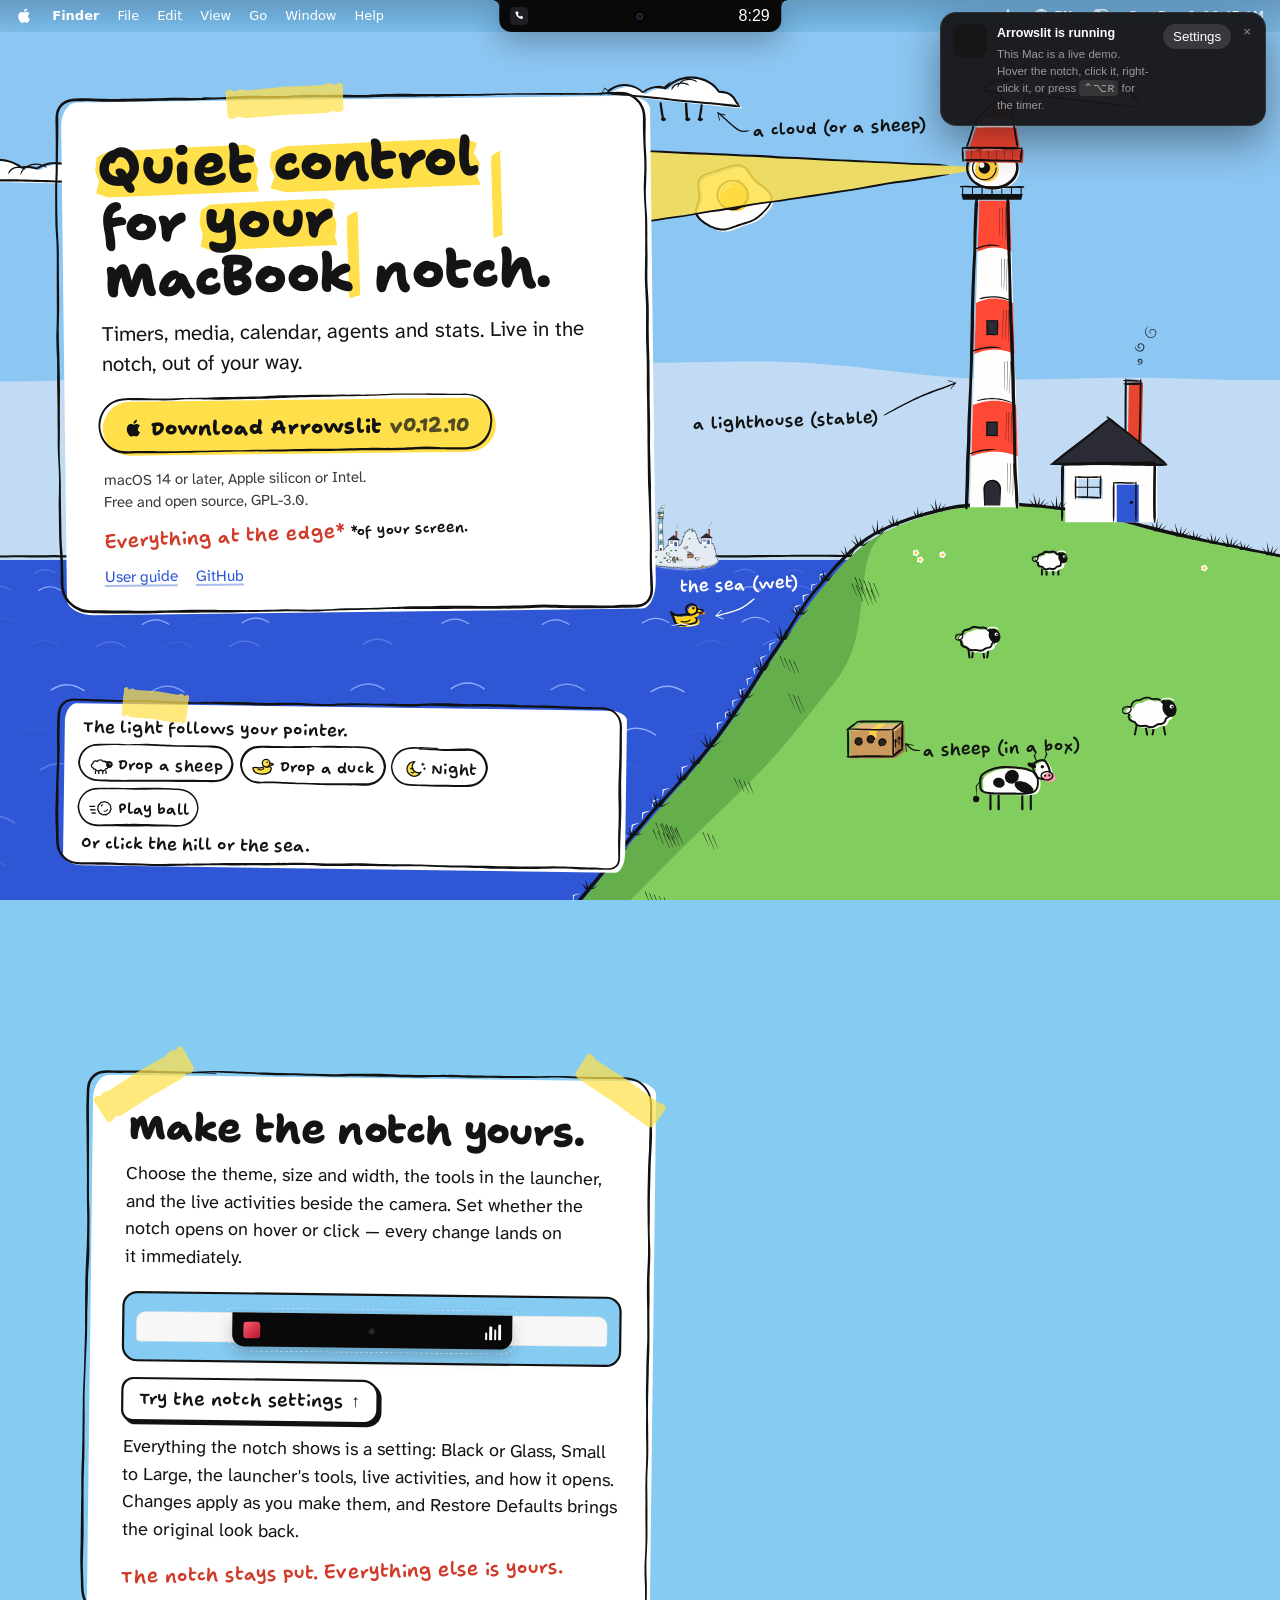
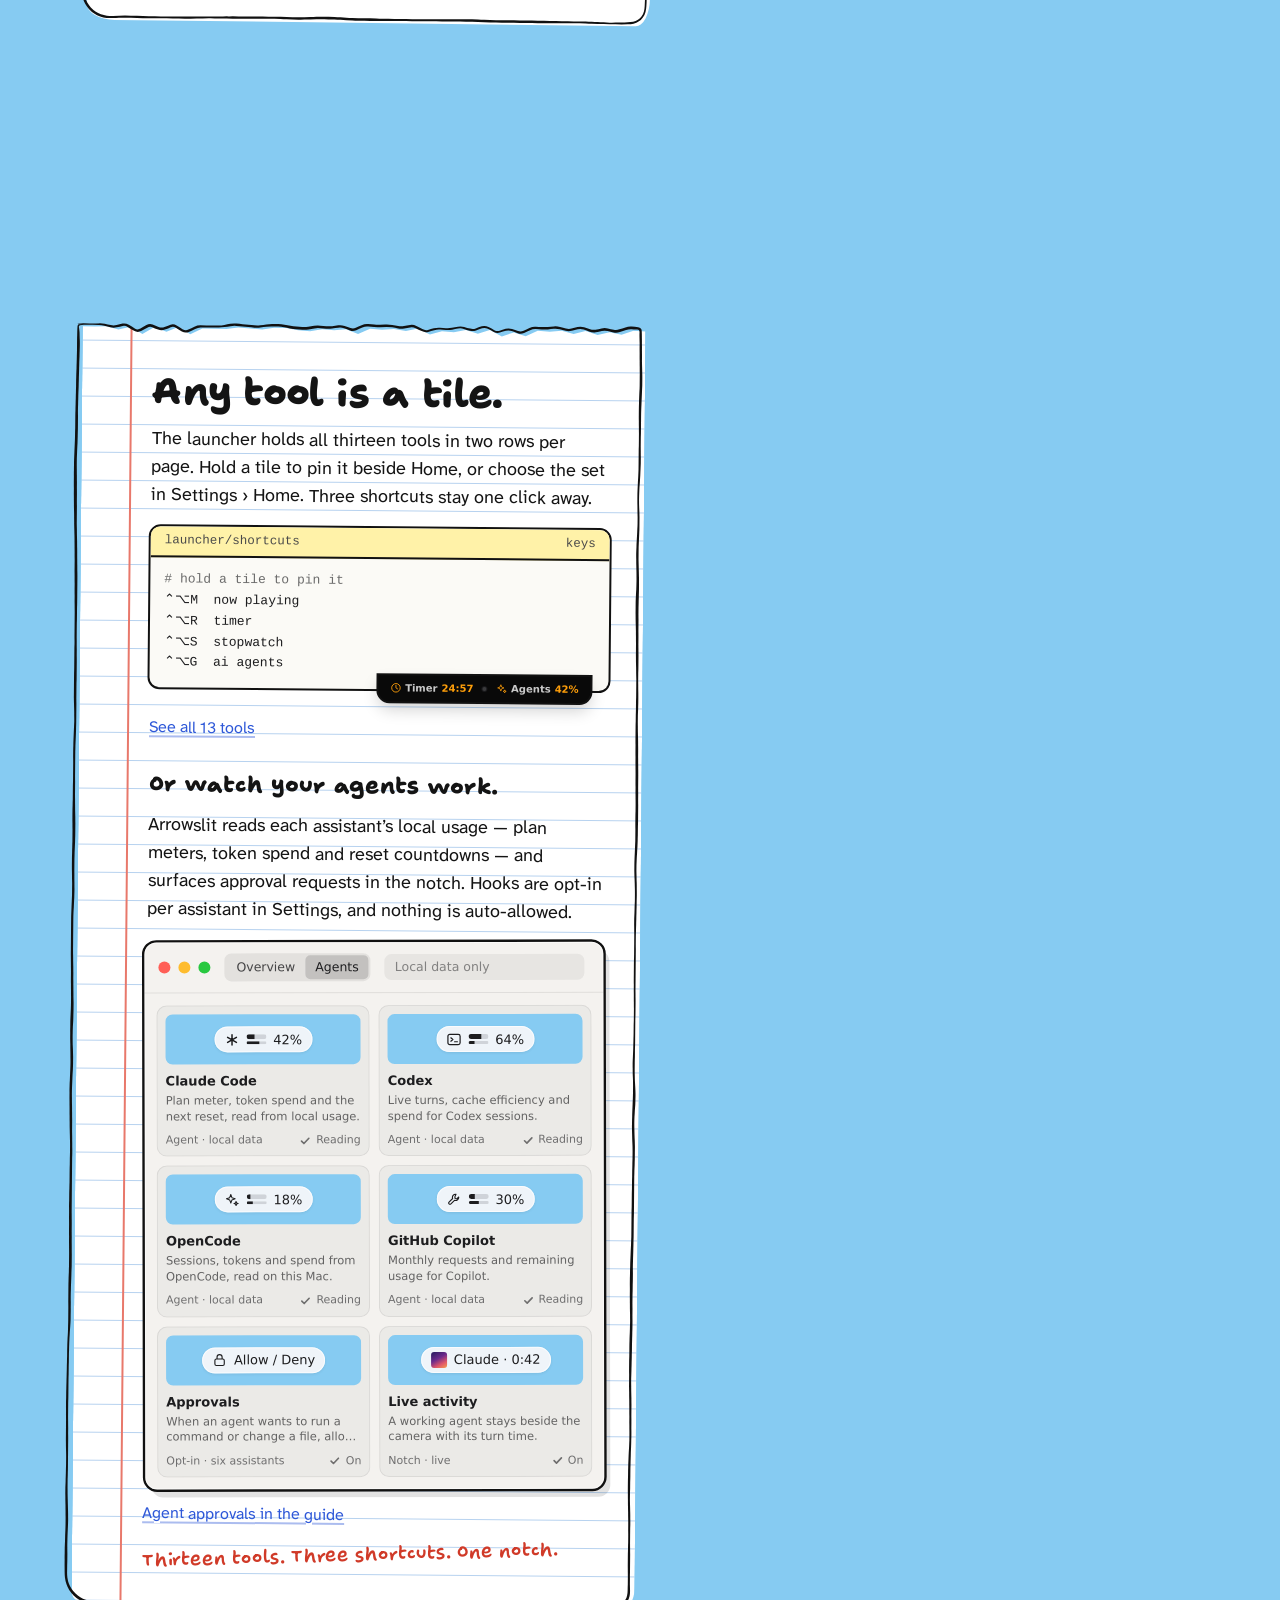
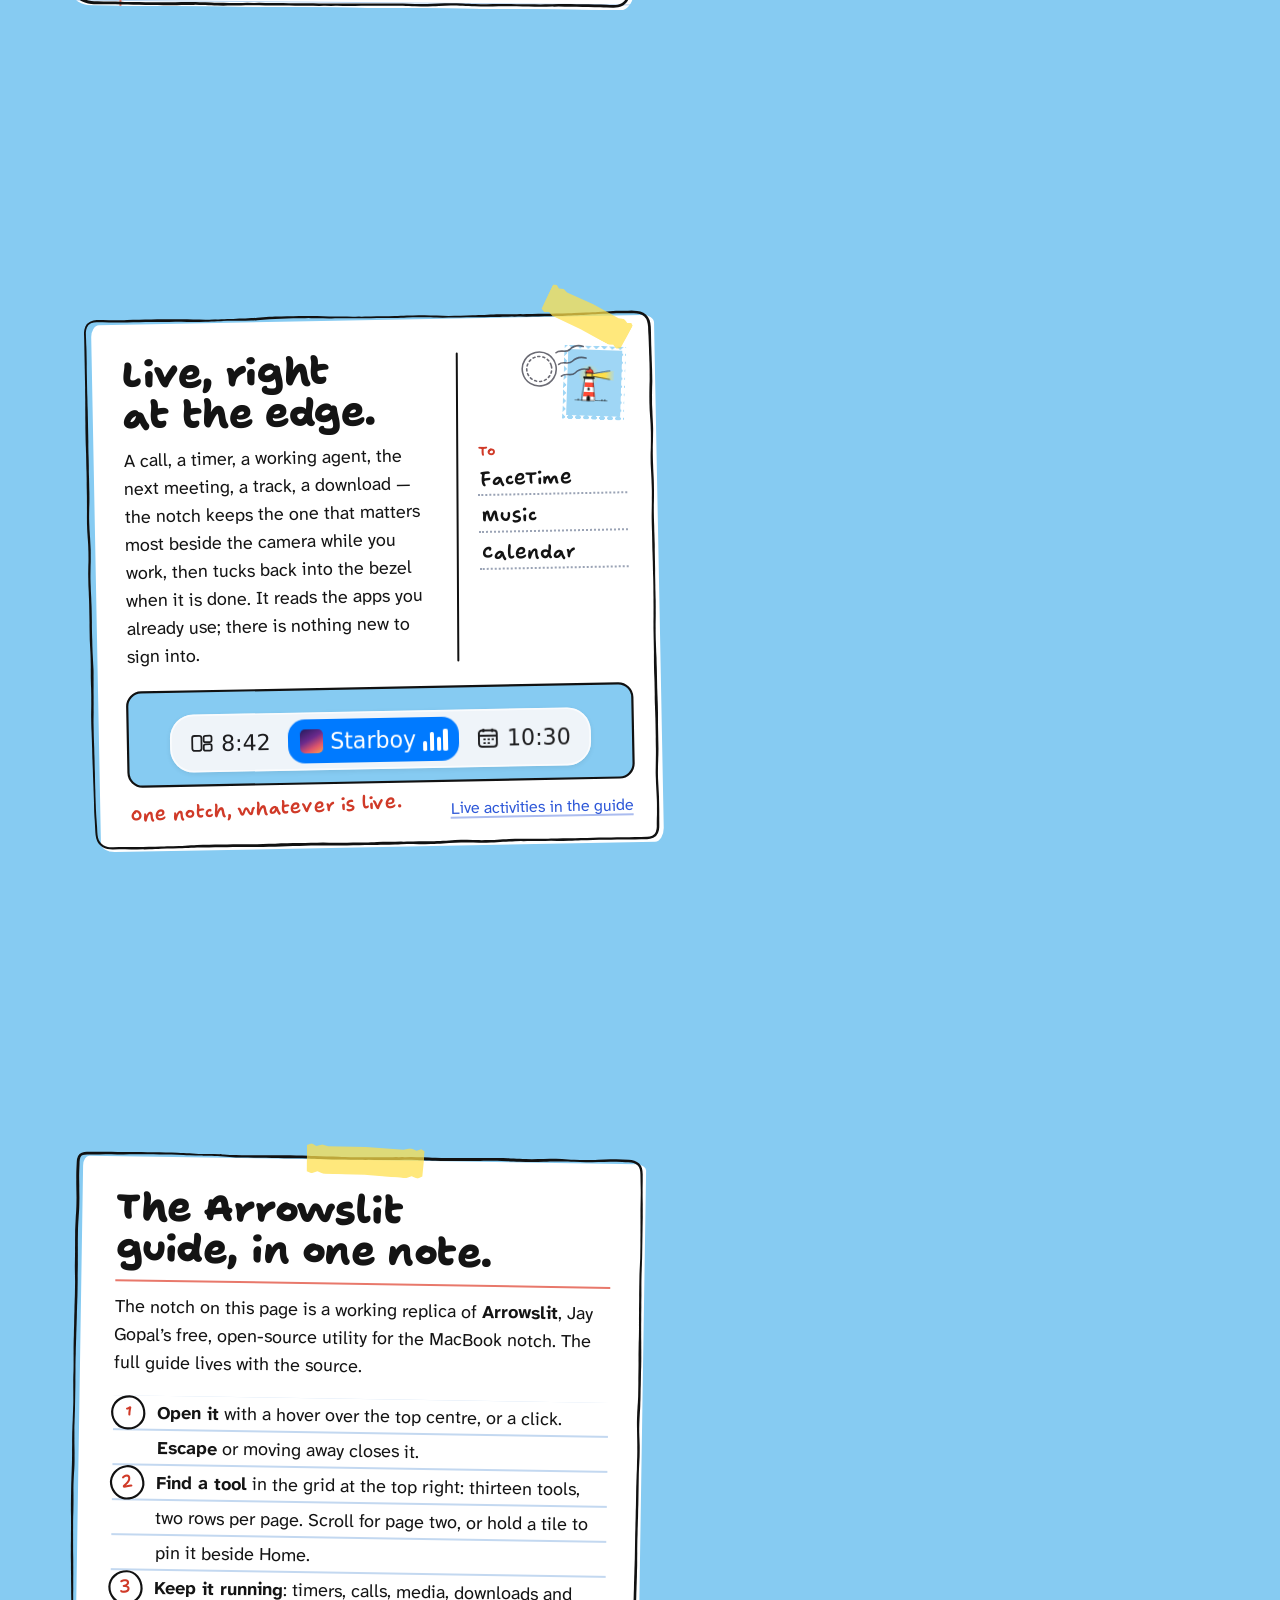
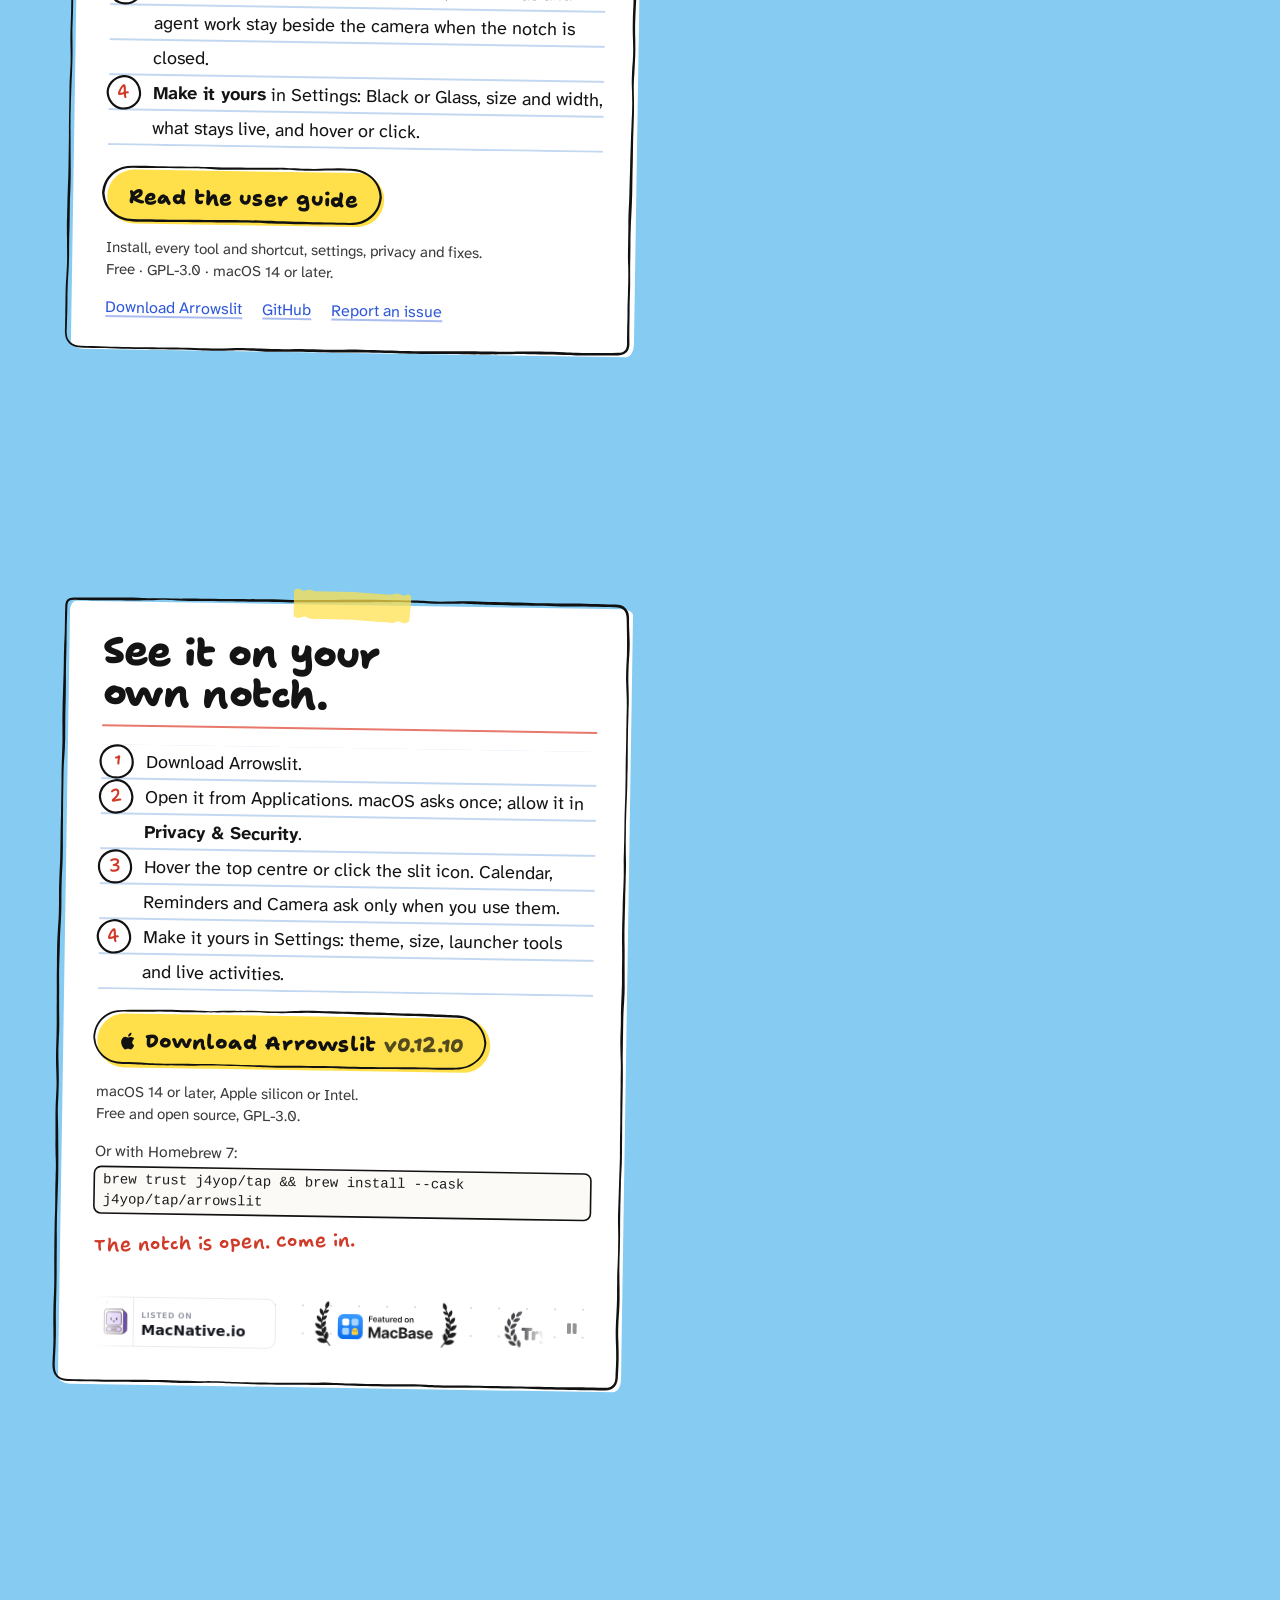
==== commit 223c201e: "Add the JustMacApps badge to the featured marquee" ====
--- a/Website/index.html
+++ b/Website/index.html
@@ -56,7 +56,7 @@
 <link rel="manifest" href="site.webmanifest">
 <link rel="preload" href="fonts/shantell-sans-display.woff2" as="font" type="font/woff2" crossorigin>
 <link rel="preload" href="fonts/atkinson-hyperlegible-next.woff2" as="font" type="font/woff2" crossorigin>
-<link rel="stylesheet" href="style.css?v=1794209415">
+<link rel="stylesheet" href="style.css?v=1794212184">
 <script>
 const root = document.documentElement;
 root.dataset.mode = localStorage.getItem("mode") || (matchMedia("(prefers-color-scheme: light)").matches ? "light" : "dark");
@@ -402,11 +402,13 @@
                 <li><a href="https://macnative.io/apps/arrowslit?utm_source=macnative-badge&amp;utm_medium=referral" target="_blank" rel="noopener"><img src="images/badges/macnative.svg" alt="Listed on MacNative" width="212" height="58"></a></li>
                 <li><a href="https://macbase.app/apps/arrowslit?ref=badge" target="_blank" rel="noopener"><img src="images/badges/macbase.svg" alt="Arrowslit is featured on MacBase" width="313" height="100"></a></li>
                 <li><a href="https://www.trymacapps.com" target="_blank" rel="noopener"><img src="images/badges/trymacapps.png" alt="Featured on TryMacApps" width="200" height="67"></a></li>
+                <li><a href="https://justmacapps.com/apps/arrowslit" data-justmacapps="2bb08164-4b01-4243-b166-290c5eeab169" target="_blank" rel="noopener"><img src="images/badges/justmacapps.svg" alt="Listed on JustMacApps" width="240" height="56"></a></li>
               </ul>
               <ul class="featured-set featured-set-copy" aria-hidden="true" inert>
                 <li><a href="https://macnative.io/apps/arrowslit?utm_source=macnative-badge&amp;utm_medium=referral" target="_blank" rel="noopener"><img src="images/badges/macnative.svg" alt="Listed on MacNative" width="212" height="58"></a></li>
                 <li><a href="https://macbase.app/apps/arrowslit?ref=badge" target="_blank" rel="noopener"><img src="images/badges/macbase.svg" alt="Arrowslit is featured on MacBase" width="313" height="100"></a></li>
                 <li><a href="https://www.trymacapps.com" target="_blank" rel="noopener"><img src="images/badges/trymacapps.png" alt="Featured on TryMacApps" width="200" height="67"></a></li>
+                <li><a href="https://justmacapps.com/apps/arrowslit" data-justmacapps="2bb08164-4b01-4243-b166-290c5eeab169" target="_blank" rel="noopener"><img src="images/badges/justmacapps.svg" alt="Listed on JustMacApps" width="240" height="56"></a></li>
               </ul>
           </div>
         </div>
--- a/Website/style.css
+++ b/Website/style.css
@@ -986,7 +986,7 @@
 .note > .featured-wrap { margin-top: 30px; }
 .featured-wrap { display: flex; align-items: center; gap: 12px; padding: 4px 0; background-image: radial-gradient(rgba(20,18,15,.14) 1.15px, transparent 1.15px); background-size: 28px 28px; }
 .featured-marquee { flex: 1; min-width: 0; overflow: hidden; padding-block: 4px; mask-image: linear-gradient(to right, transparent, #000 28px, #000 calc(100% - 28px), transparent); }
-.featured-track { display: flex; width: max-content; animation: featured-scroll 25s linear infinite; will-change: transform; }
+.featured-track { display: flex; width: max-content; animation: featured-scroll 33s linear infinite; will-change: transform; }
 .featured-set { display: flex; flex-shrink: 0; align-items: center; gap: 2rem; padding: 0 2rem 0 0; margin: 0; list-style: none; }
 .featured-set li { flex-shrink: 0; }
 .featured-set img { display: block; height: 50px; width: auto; }
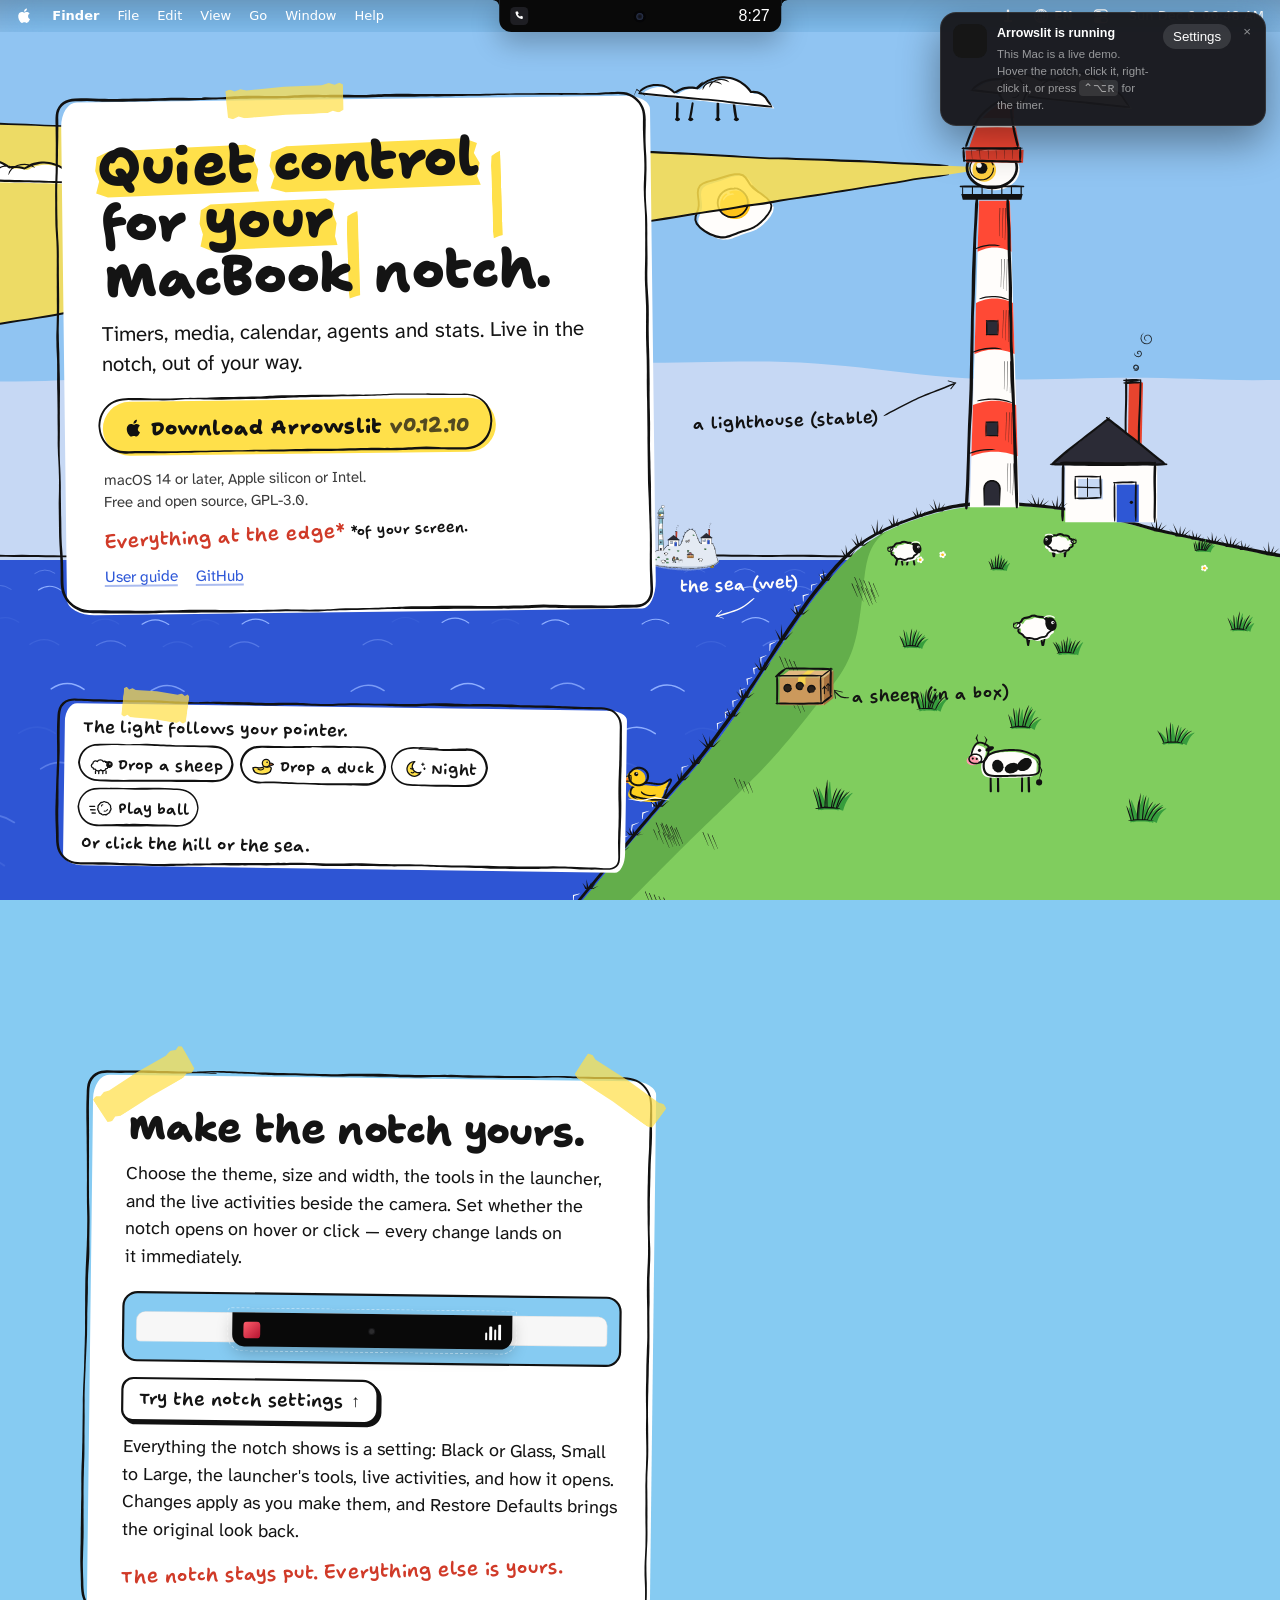
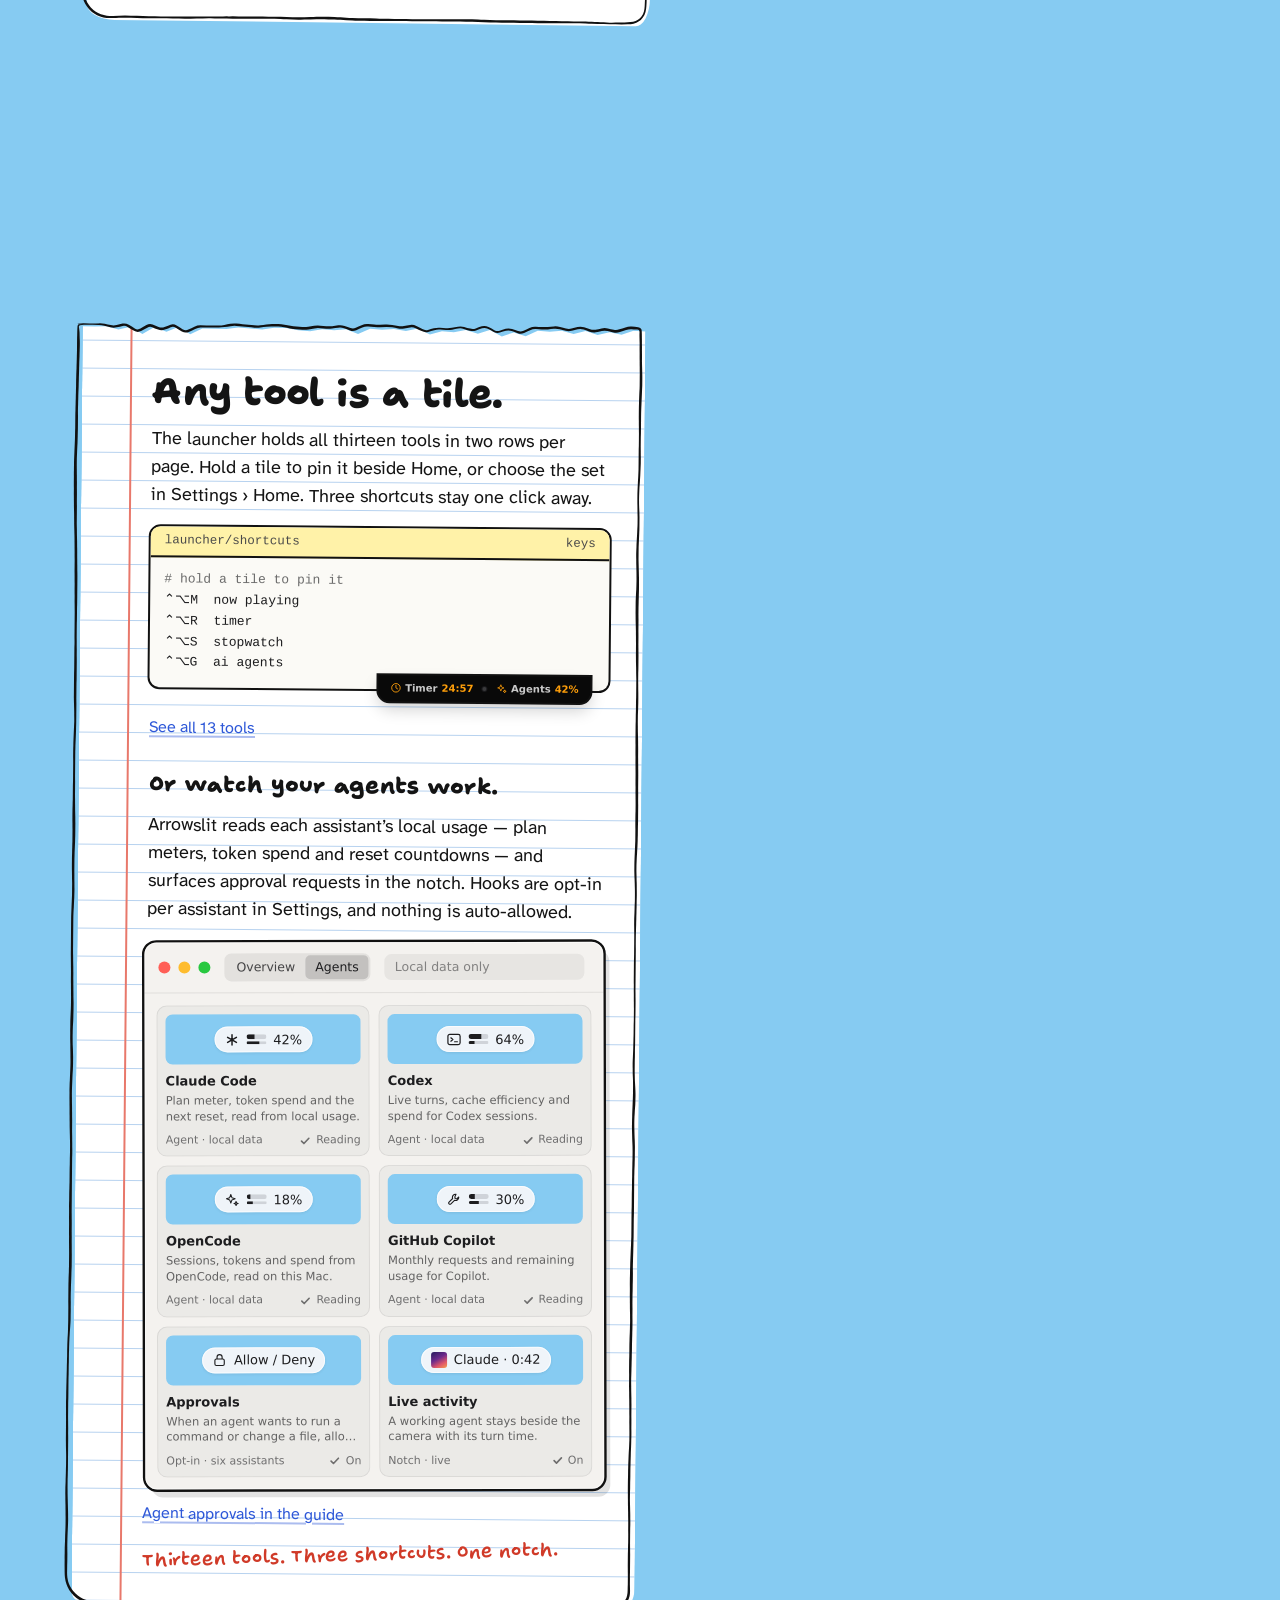
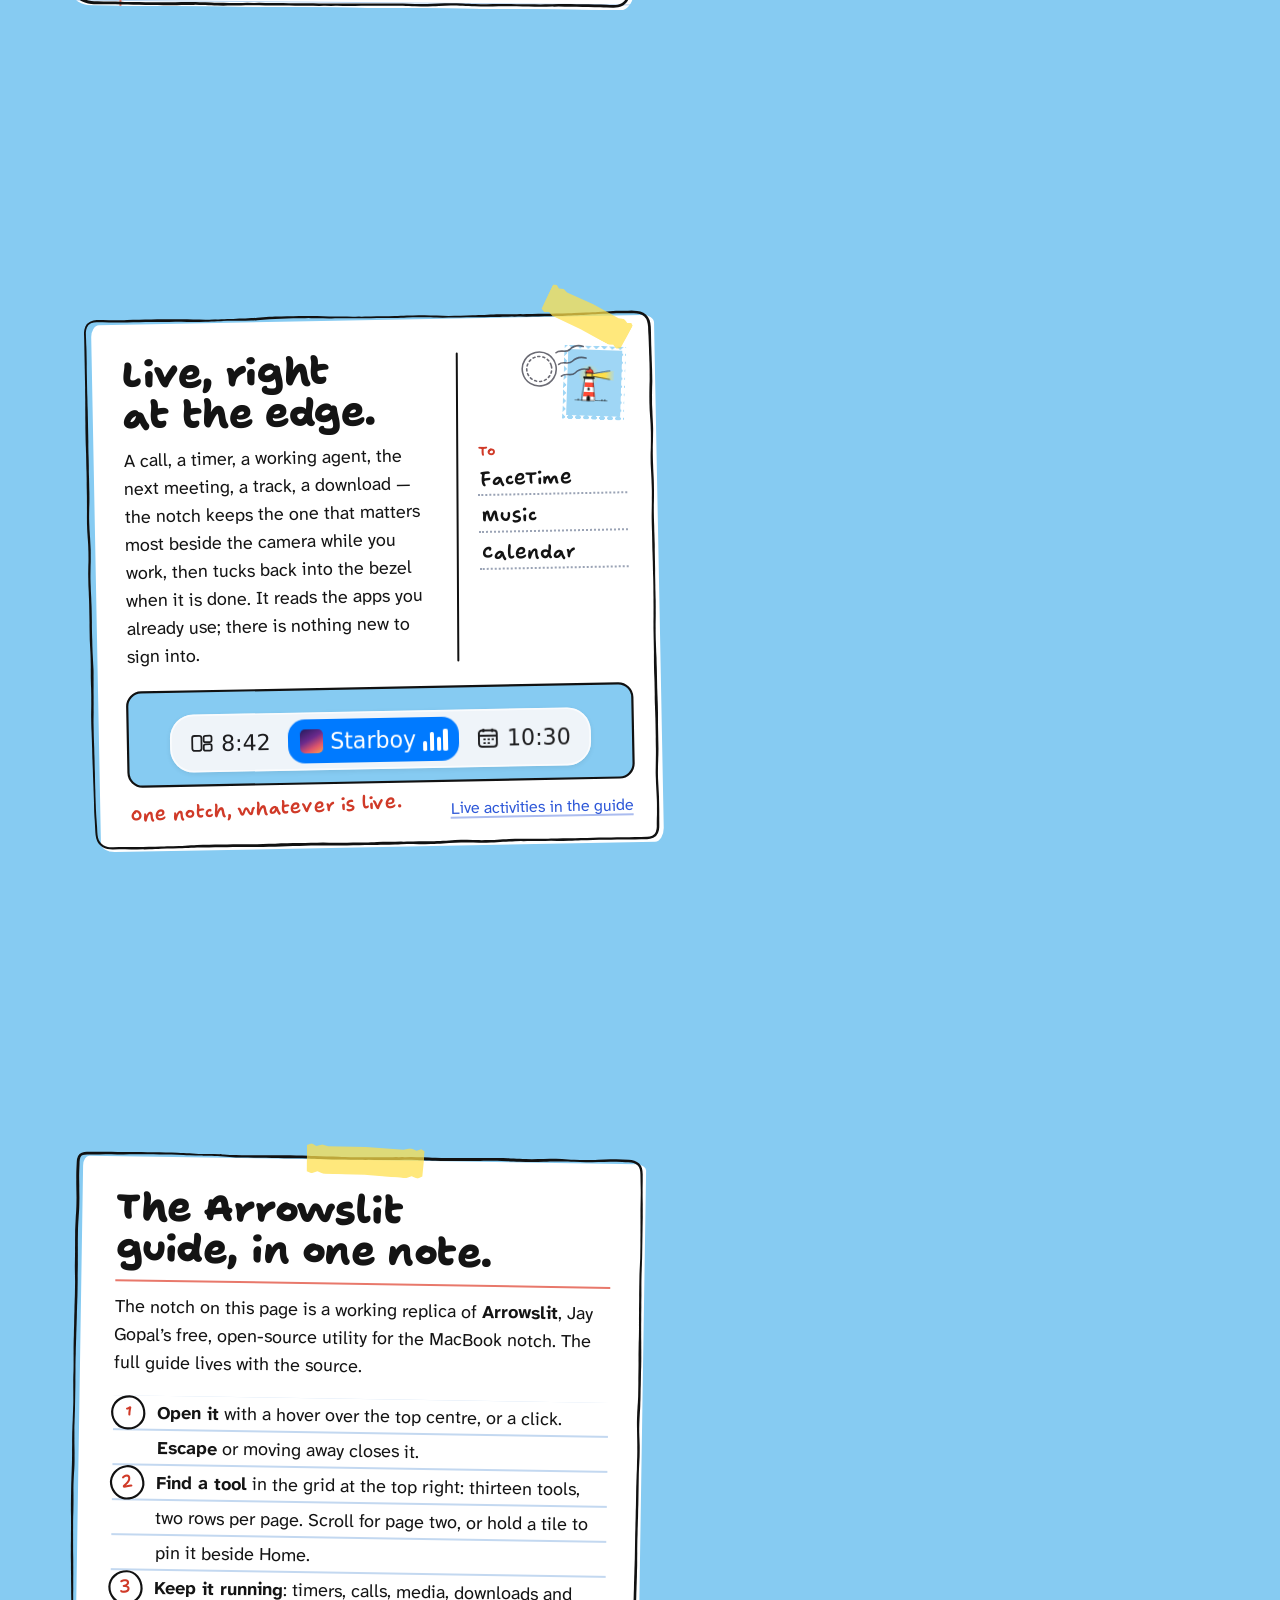
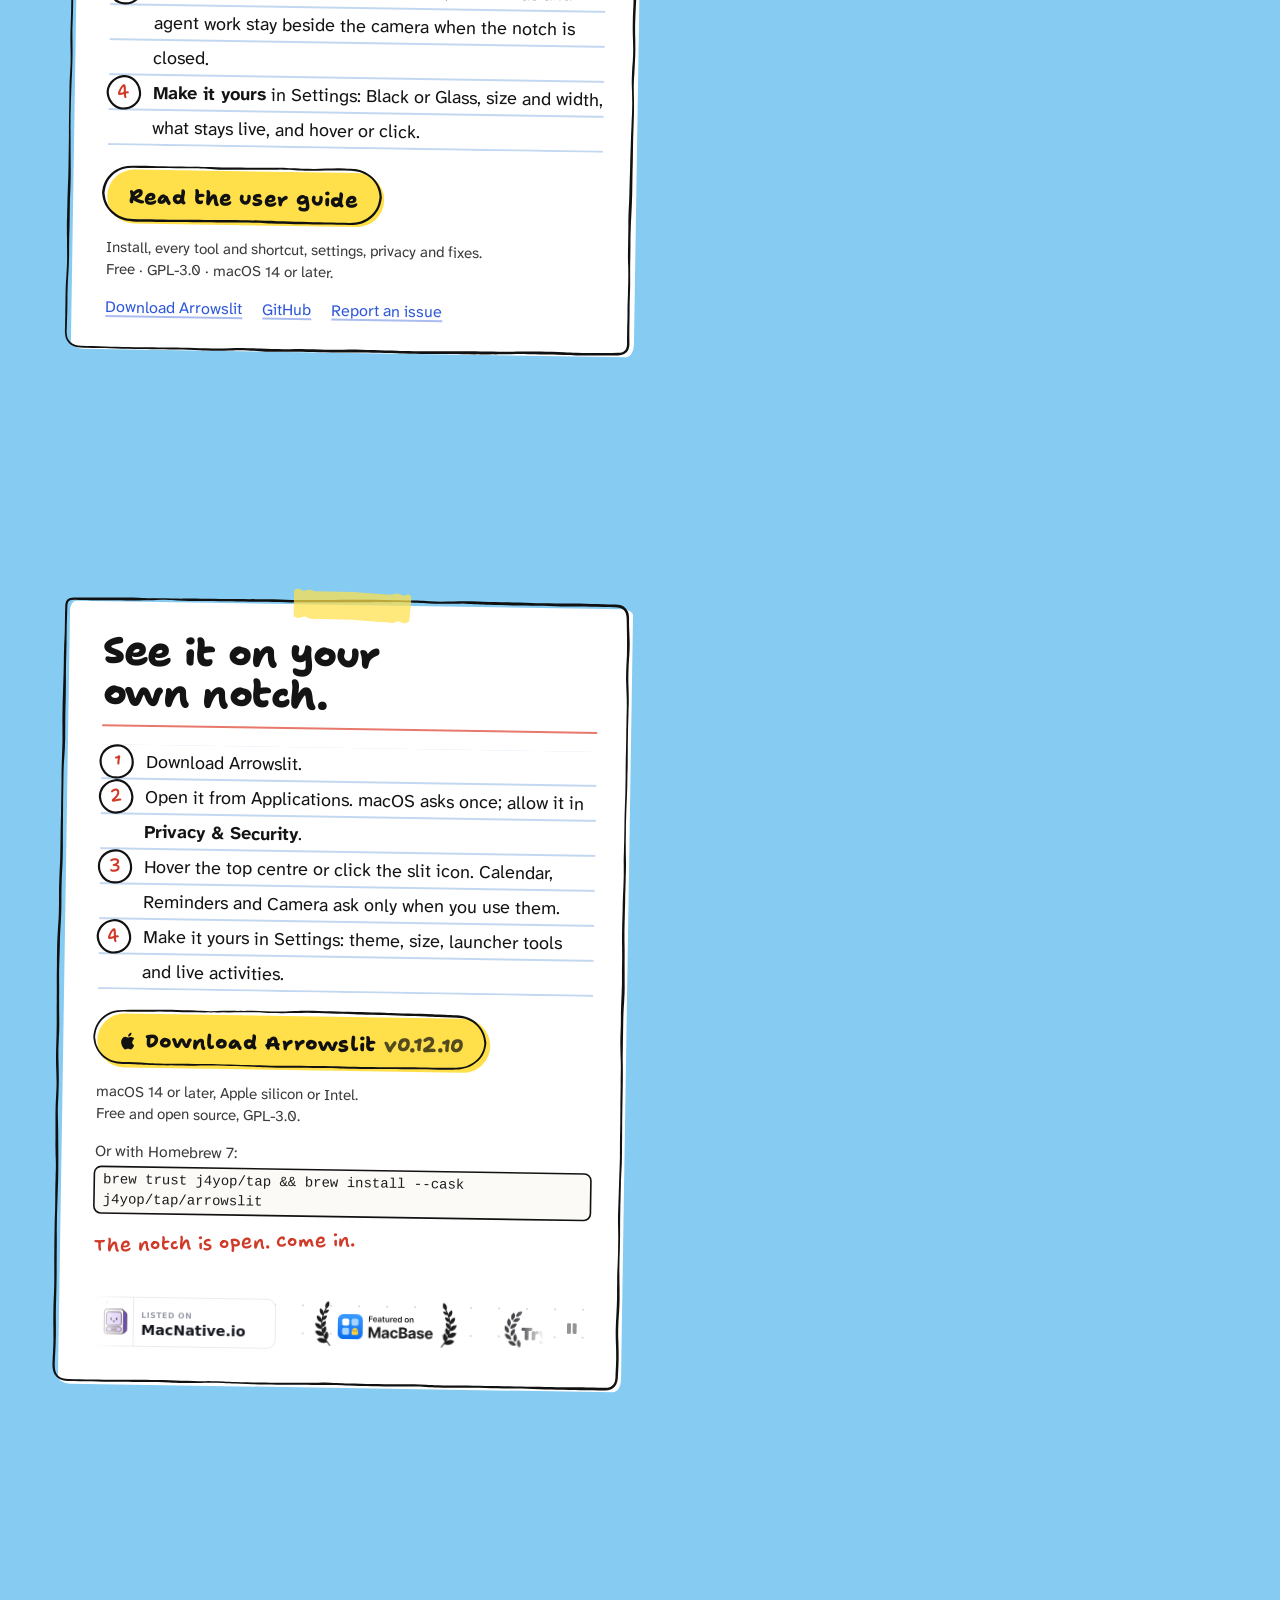
==== commit a6192c9d: "Add the CodeHype badge to the featured marquee" ====
--- a/Website/index.html
+++ b/Website/index.html
@@ -56,7 +56,7 @@
 <link rel="manifest" href="site.webmanifest">
 <link rel="preload" href="fonts/shantell-sans-display.woff2" as="font" type="font/woff2" crossorigin>
 <link rel="preload" href="fonts/atkinson-hyperlegible-next.woff2" as="font" type="font/woff2" crossorigin>
-<link rel="stylesheet" href="style.css?v=1794212184">
+<link rel="stylesheet" href="style.css?v=1794220287">
 <script>
 const root = document.documentElement;
 root.dataset.mode = localStorage.getItem("mode") || (matchMedia("(prefers-color-scheme: light)").matches ? "light" : "dark");
@@ -403,12 +403,14 @@
                 <li><a href="https://macbase.app/apps/arrowslit?ref=badge" target="_blank" rel="noopener"><img src="images/badges/macbase.svg" alt="Arrowslit is featured on MacBase" width="313" height="100"></a></li>
                 <li><a href="https://www.trymacapps.com" target="_blank" rel="noopener"><img src="images/badges/trymacapps.png" alt="Featured on TryMacApps" width="200" height="67"></a></li>
                 <li><a href="https://justmacapps.com/apps/arrowslit" data-justmacapps="2bb08164-4b01-4243-b166-290c5eeab169" target="_blank" rel="noopener"><img src="images/badges/justmacapps.svg" alt="Listed on JustMacApps" width="240" height="56"></a></li>
+                <li><a href="https://www.codehype.ai/product/arrowslit?utm_source=codehype_badge" target="_blank" rel="noopener noreferrer"><img src="images/badges/codehype.svg" alt="Featured on CodeHype" width="180" height="65" decoding="async"></a></li>
               </ul>
               <ul class="featured-set featured-set-copy" aria-hidden="true" inert>
                 <li><a href="https://macnative.io/apps/arrowslit?utm_source=macnative-badge&amp;utm_medium=referral" target="_blank" rel="noopener"><img src="images/badges/macnative.svg" alt="Listed on MacNative" width="212" height="58"></a></li>
                 <li><a href="https://macbase.app/apps/arrowslit?ref=badge" target="_blank" rel="noopener"><img src="images/badges/macbase.svg" alt="Arrowslit is featured on MacBase" width="313" height="100"></a></li>
                 <li><a href="https://www.trymacapps.com" target="_blank" rel="noopener"><img src="images/badges/trymacapps.png" alt="Featured on TryMacApps" width="200" height="67"></a></li>
                 <li><a href="https://justmacapps.com/apps/arrowslit" data-justmacapps="2bb08164-4b01-4243-b166-290c5eeab169" target="_blank" rel="noopener"><img src="images/badges/justmacapps.svg" alt="Listed on JustMacApps" width="240" height="56"></a></li>
+                <li><a href="https://www.codehype.ai/product/arrowslit?utm_source=codehype_badge" target="_blank" rel="noopener noreferrer"><img src="images/badges/codehype.svg" alt="Featured on CodeHype" width="180" height="65" decoding="async"></a></li>
               </ul>
           </div>
         </div>
--- a/Website/style.css
+++ b/Website/style.css
@@ -986,7 +986,7 @@
 .note > .featured-wrap { margin-top: 30px; }
 .featured-wrap { display: flex; align-items: center; gap: 12px; padding: 4px 0; background-image: radial-gradient(rgba(20,18,15,.14) 1.15px, transparent 1.15px); background-size: 28px 28px; }
 .featured-marquee { flex: 1; min-width: 0; overflow: hidden; padding-block: 4px; mask-image: linear-gradient(to right, transparent, #000 28px, #000 calc(100% - 28px), transparent); }
-.featured-track { display: flex; width: max-content; animation: featured-scroll 33s linear infinite; will-change: transform; }
+.featured-track { display: flex; width: max-content; animation: featured-scroll 41s linear infinite; will-change: transform; }
 .featured-set { display: flex; flex-shrink: 0; align-items: center; gap: 2rem; padding: 0 2rem 0 0; margin: 0; list-style: none; }
 .featured-set li { flex-shrink: 0; }
 .featured-set img { display: block; height: 50px; width: auto; }
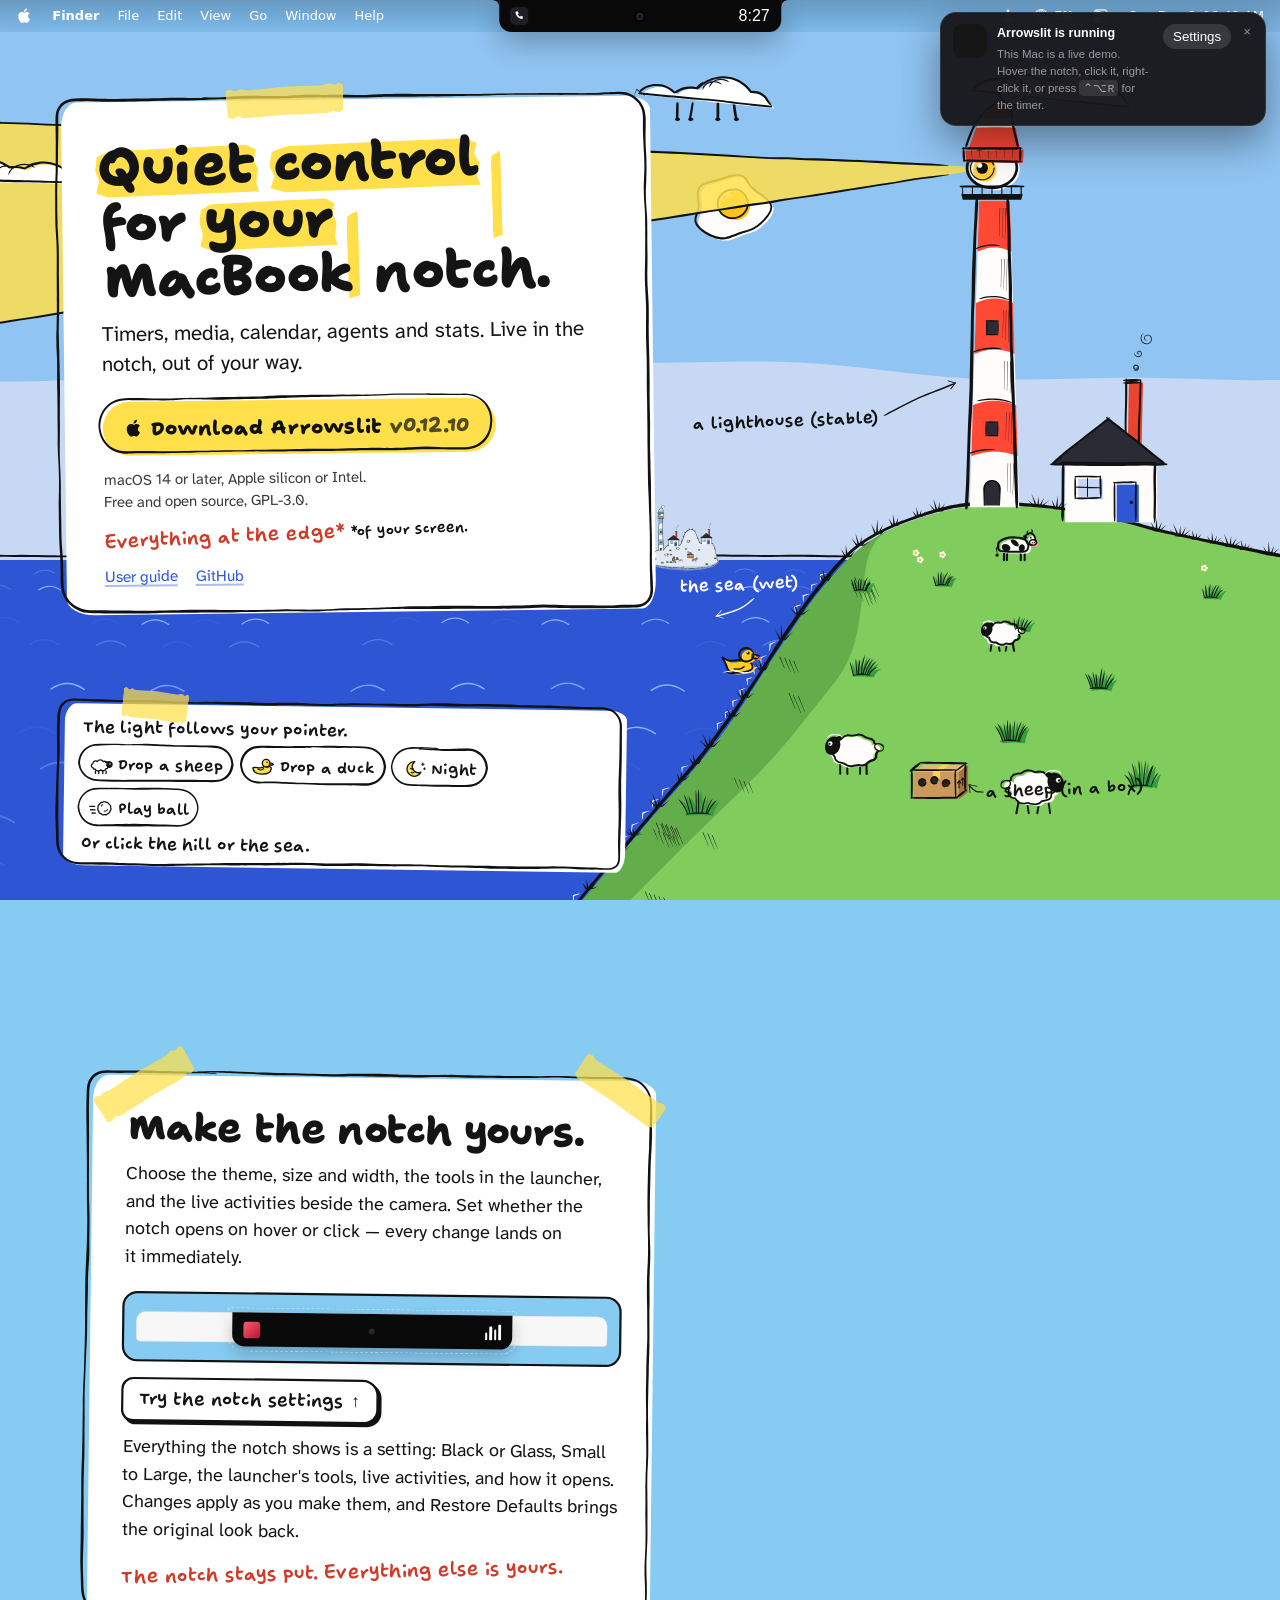
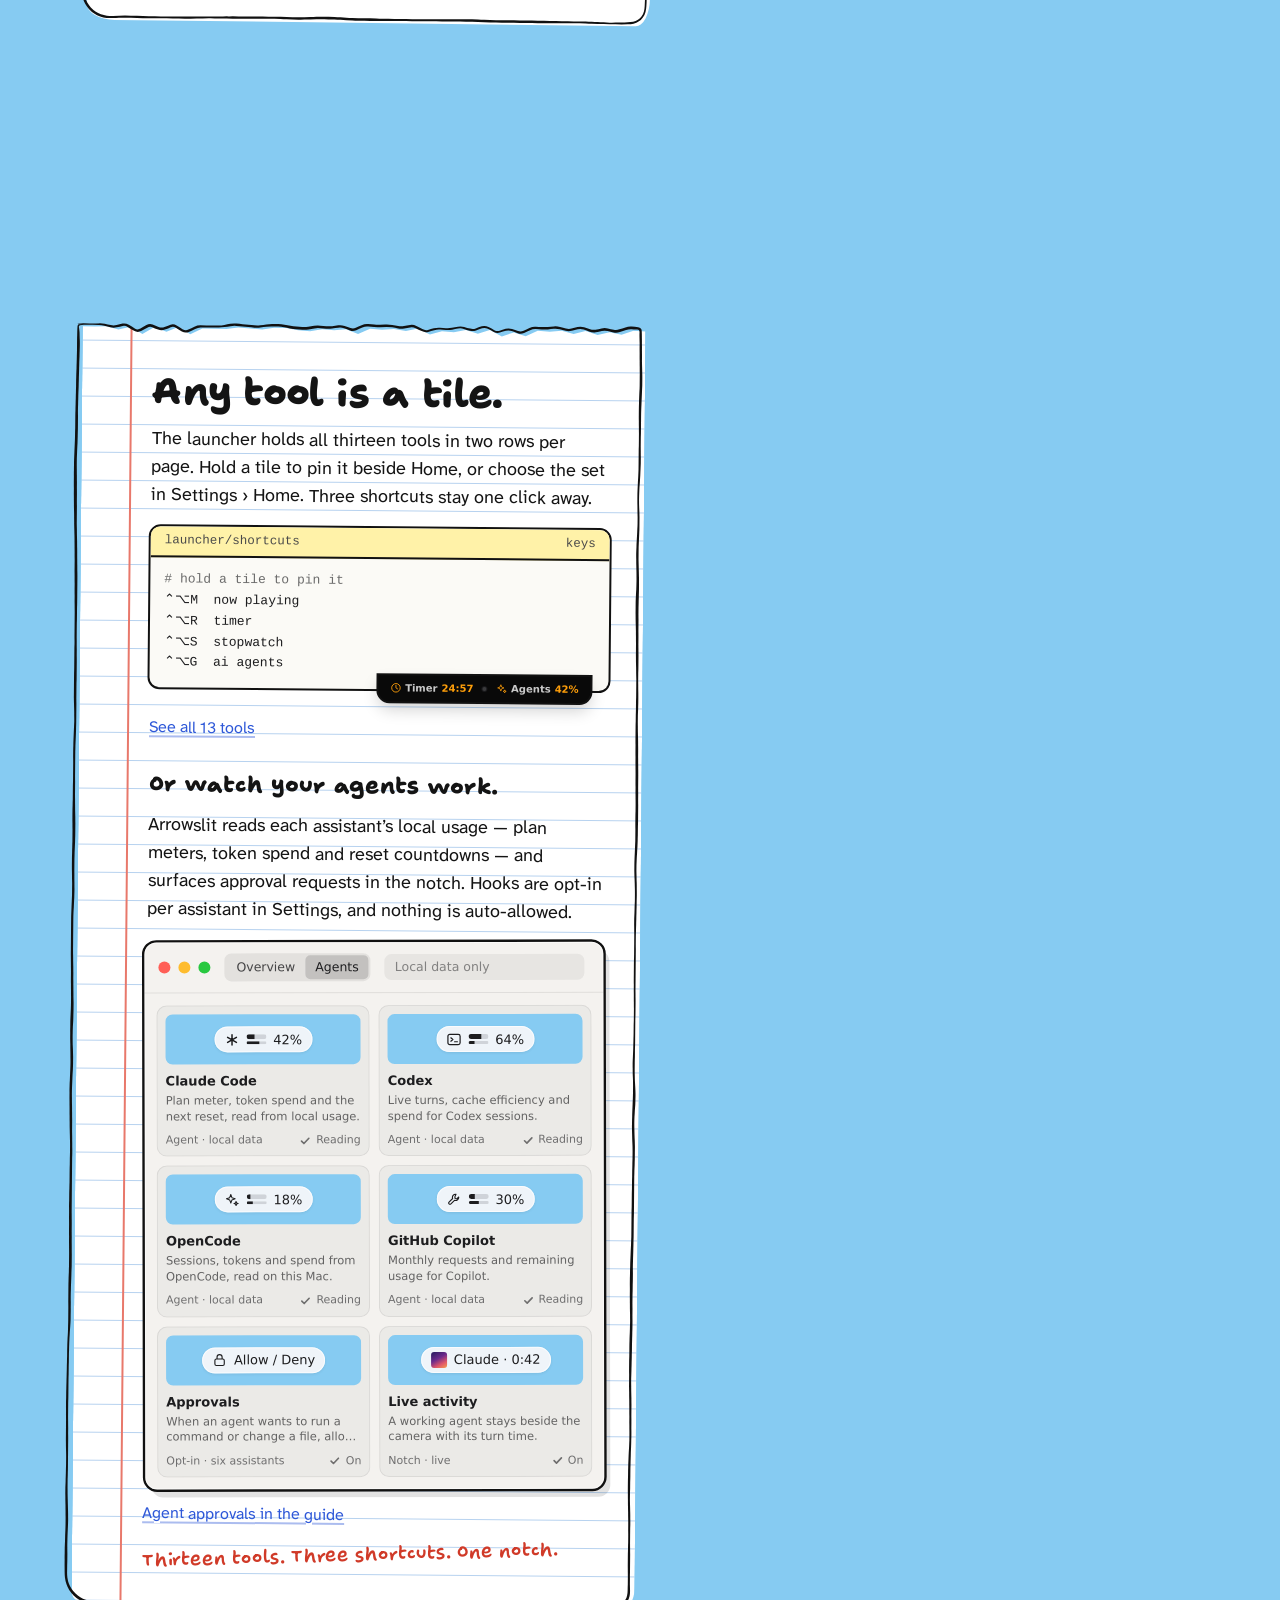
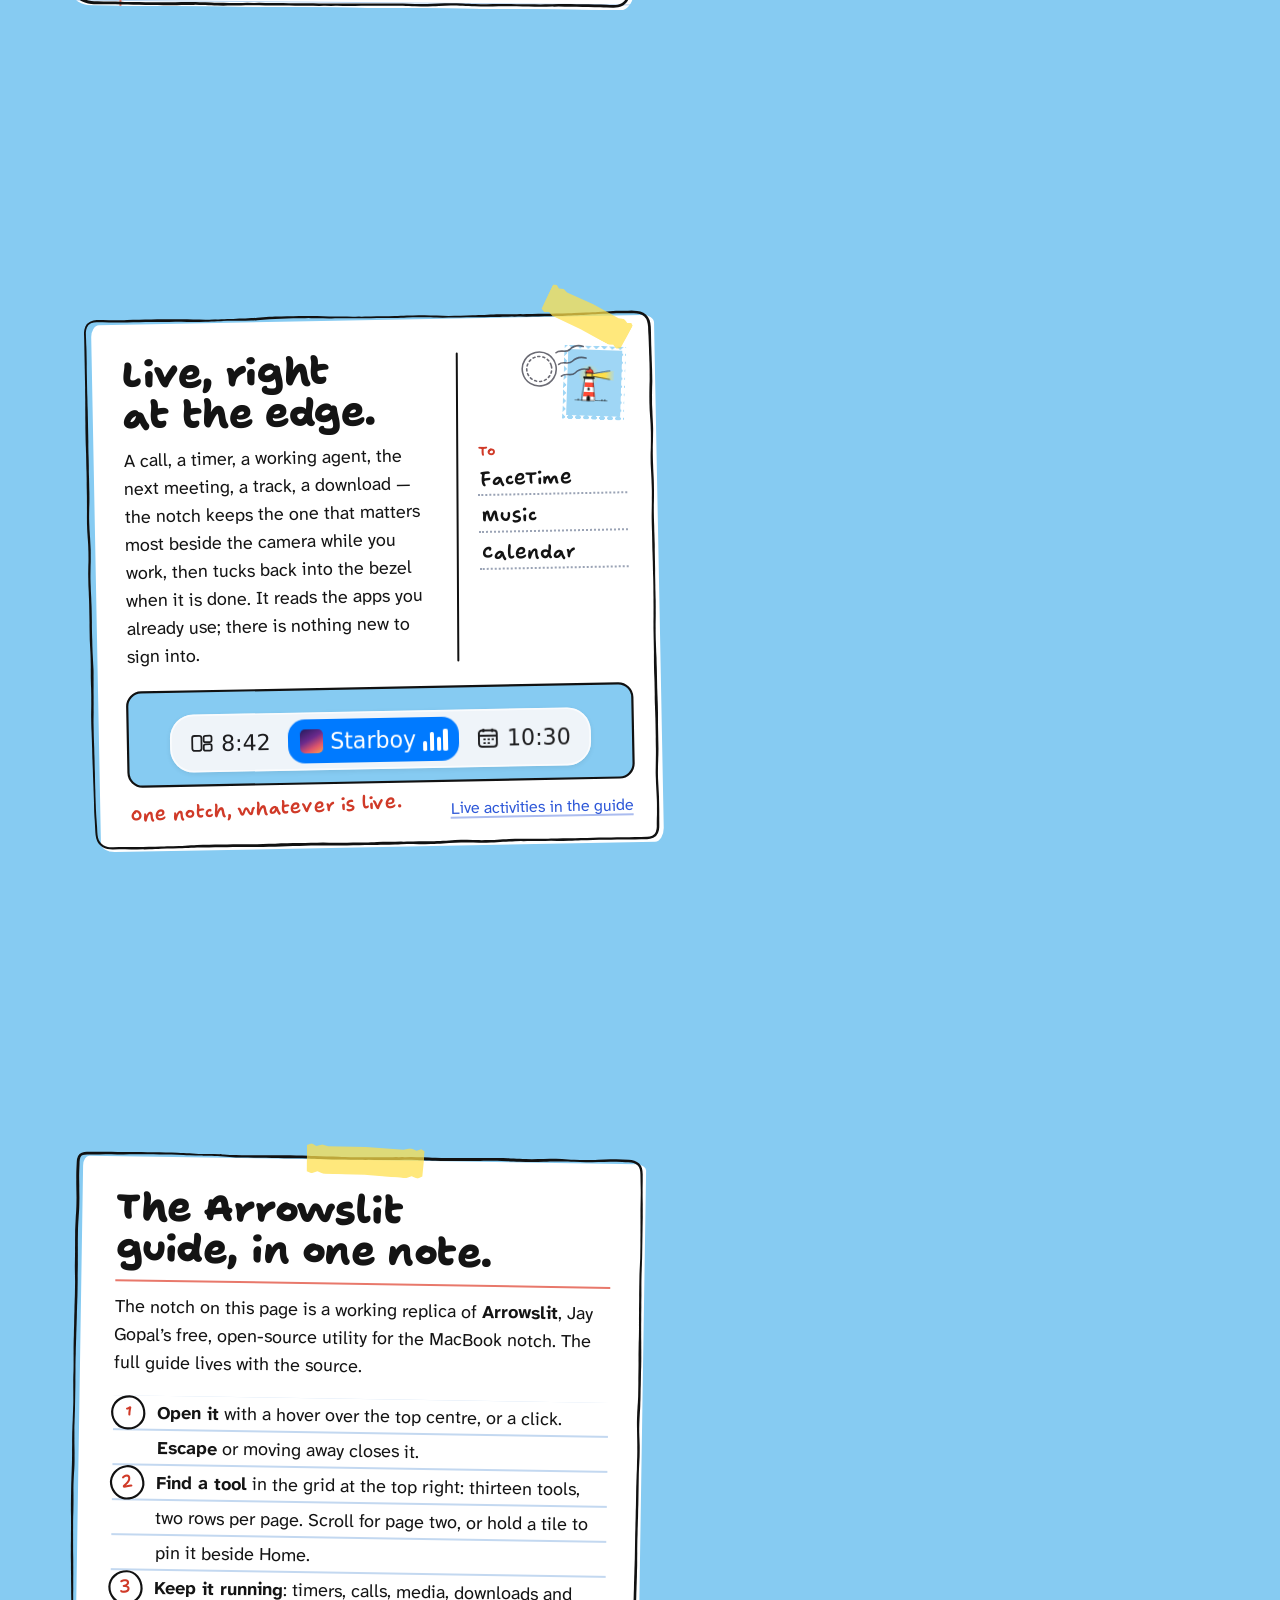
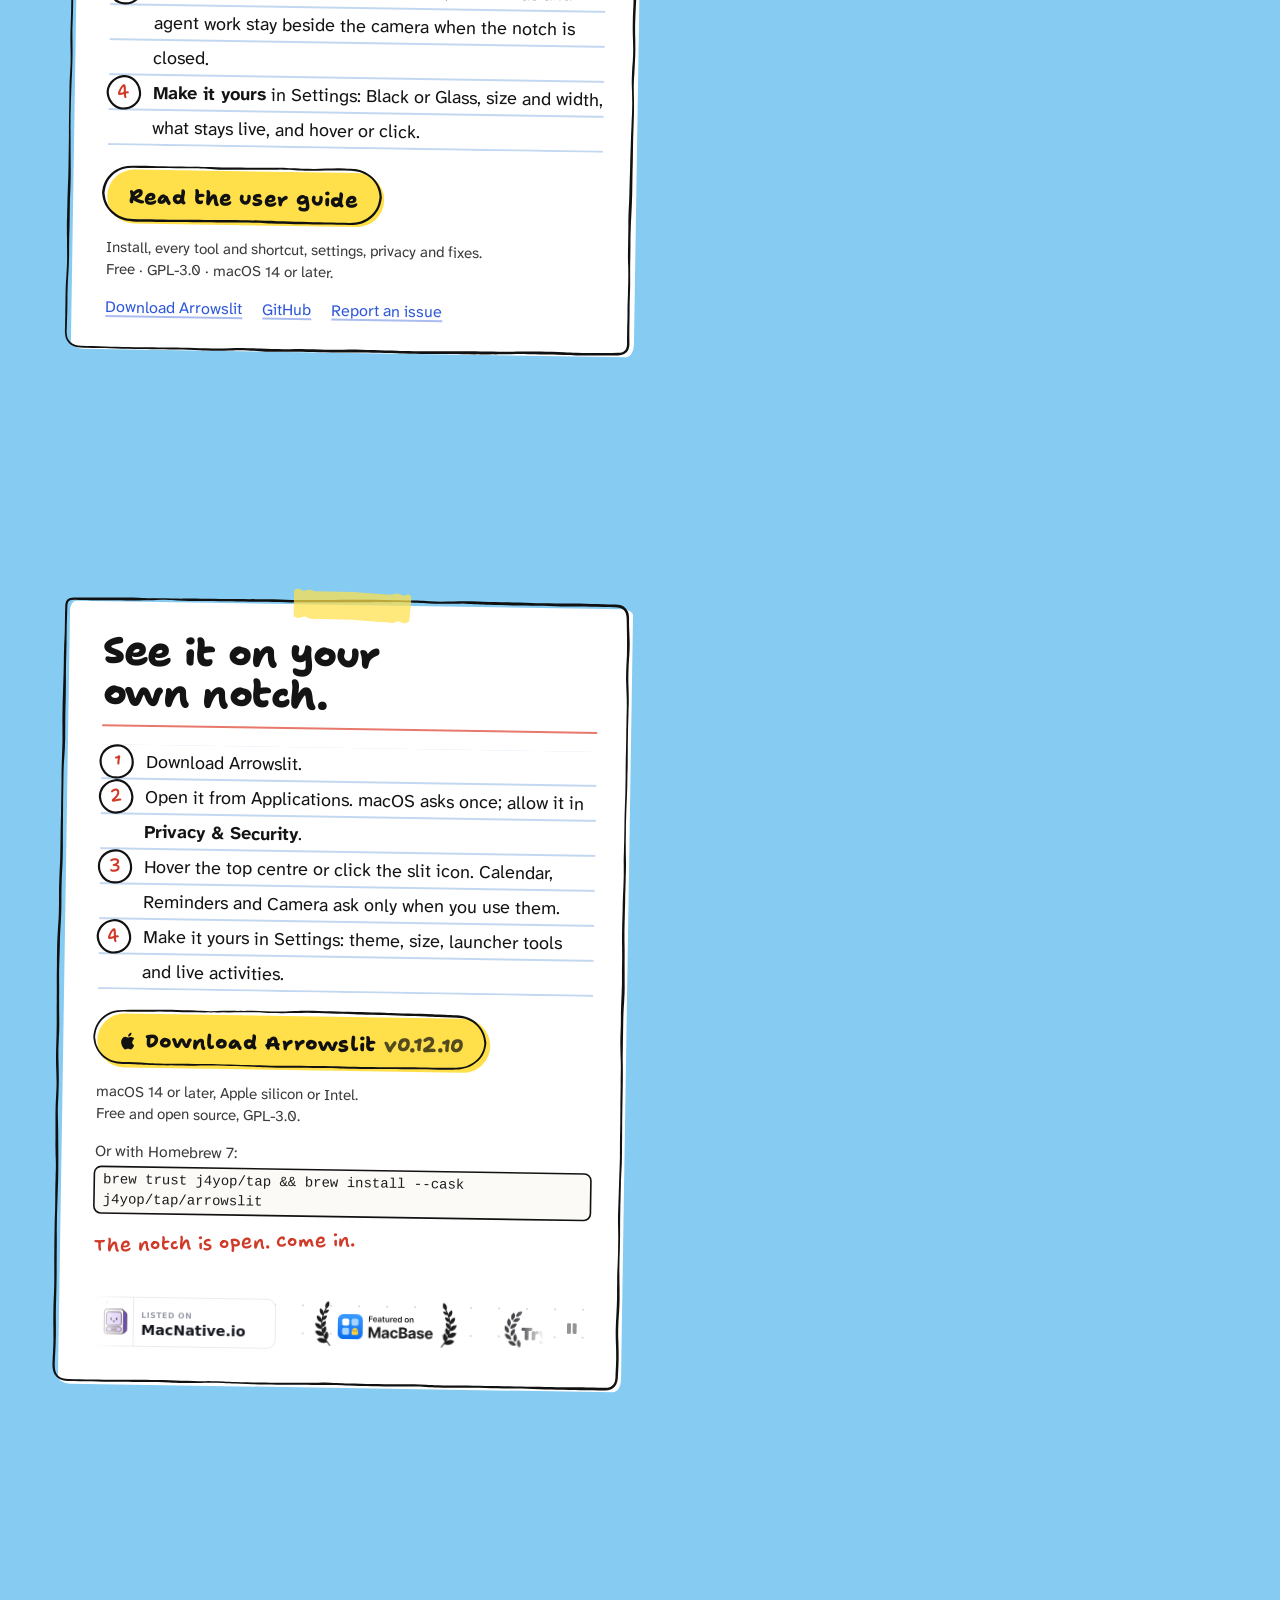
==== commit 2203697c: "Add the BetterLaunch badge to the featured marquee" ====
--- a/Website/index.html
+++ b/Website/index.html
@@ -56,7 +56,7 @@
 <link rel="manifest" href="site.webmanifest">
 <link rel="preload" href="fonts/shantell-sans-display.woff2" as="font" type="font/woff2" crossorigin>
 <link rel="preload" href="fonts/atkinson-hyperlegible-next.woff2" as="font" type="font/woff2" crossorigin>
-<link rel="stylesheet" href="style.css?v=1794220287">
+<link rel="stylesheet" href="style.css?v=1794228975">
 <script>
 const root = document.documentElement;
 root.dataset.mode = localStorage.getItem("mode") || (matchMedia("(prefers-color-scheme: light)").matches ? "light" : "dark");
@@ -404,6 +404,7 @@
                 <li><a href="https://www.trymacapps.com" target="_blank" rel="noopener"><img src="images/badges/trymacapps.png" alt="Featured on TryMacApps" width="200" height="67"></a></li>
                 <li><a href="https://justmacapps.com/apps/arrowslit" data-justmacapps="2bb08164-4b01-4243-b166-290c5eeab169" target="_blank" rel="noopener"><img src="images/badges/justmacapps.svg" alt="Listed on JustMacApps" width="240" height="56"></a></li>
                 <li><a href="https://www.codehype.ai/product/arrowslit?utm_source=codehype_badge" target="_blank" rel="noopener noreferrer"><img src="images/badges/codehype.svg" alt="Featured on CodeHype" width="180" height="65" decoding="async"></a></li>
+                <li><a href="https://www.betterlaunch.co/product/arrowslit" target="_blank" rel="noopener noreferrer"><img src="images/badges/betterlaunch.svg" alt="betterlaunch.co" width="200" height="56" decoding="async"></a></li>
               </ul>
               <ul class="featured-set featured-set-copy" aria-hidden="true" inert>
                 <li><a href="https://macnative.io/apps/arrowslit?utm_source=macnative-badge&amp;utm_medium=referral" target="_blank" rel="noopener"><img src="images/badges/macnative.svg" alt="Listed on MacNative" width="212" height="58"></a></li>
@@ -411,6 +412,7 @@
                 <li><a href="https://www.trymacapps.com" target="_blank" rel="noopener"><img src="images/badges/trymacapps.png" alt="Featured on TryMacApps" width="200" height="67"></a></li>
                 <li><a href="https://justmacapps.com/apps/arrowslit" data-justmacapps="2bb08164-4b01-4243-b166-290c5eeab169" target="_blank" rel="noopener"><img src="images/badges/justmacapps.svg" alt="Listed on JustMacApps" width="240" height="56"></a></li>
                 <li><a href="https://www.codehype.ai/product/arrowslit?utm_source=codehype_badge" target="_blank" rel="noopener noreferrer"><img src="images/badges/codehype.svg" alt="Featured on CodeHype" width="180" height="65" decoding="async"></a></li>
+                <li><a href="https://www.betterlaunch.co/product/arrowslit" target="_blank" rel="noopener noreferrer"><img src="images/badges/betterlaunch.svg" alt="betterlaunch.co" width="200" height="56" decoding="async"></a></li>
               </ul>
           </div>
         </div>
--- a/Website/style.css
+++ b/Website/style.css
@@ -986,7 +986,7 @@
 .note > .featured-wrap { margin-top: 30px; }
 .featured-wrap { display: flex; align-items: center; gap: 12px; padding: 4px 0; background-image: radial-gradient(rgba(20,18,15,.14) 1.15px, transparent 1.15px); background-size: 28px 28px; }
 .featured-marquee { flex: 1; min-width: 0; overflow: hidden; padding-block: 4px; mask-image: linear-gradient(to right, transparent, #000 28px, #000 calc(100% - 28px), transparent); }
-.featured-track { display: flex; width: max-content; animation: featured-scroll 41s linear infinite; will-change: transform; }
+.featured-track { display: flex; width: max-content; animation: featured-scroll 49s linear infinite; will-change: transform; }
 .featured-set { display: flex; flex-shrink: 0; align-items: center; gap: 2rem; padding: 0 2rem 0 0; margin: 0; list-style: none; }
 .featured-set li { flex-shrink: 0; }
 .featured-set img { display: block; height: 50px; width: auto; }
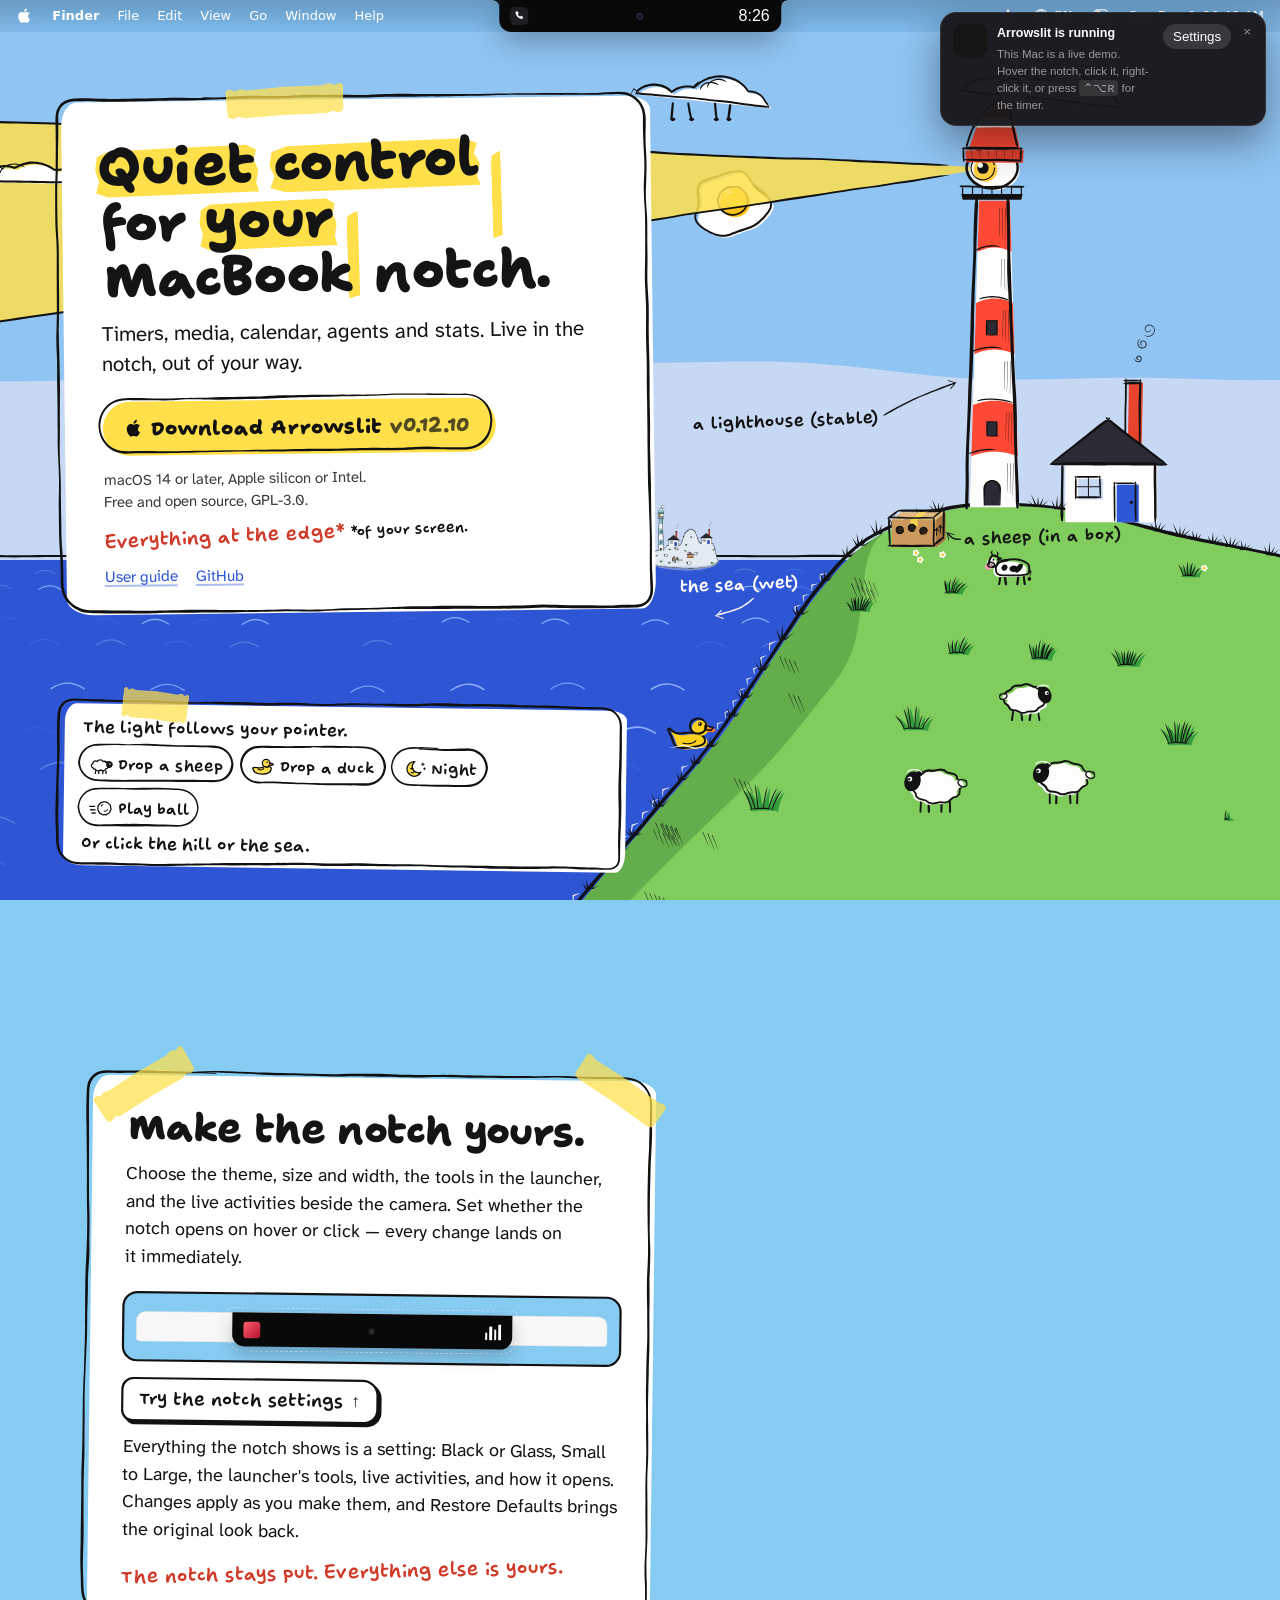
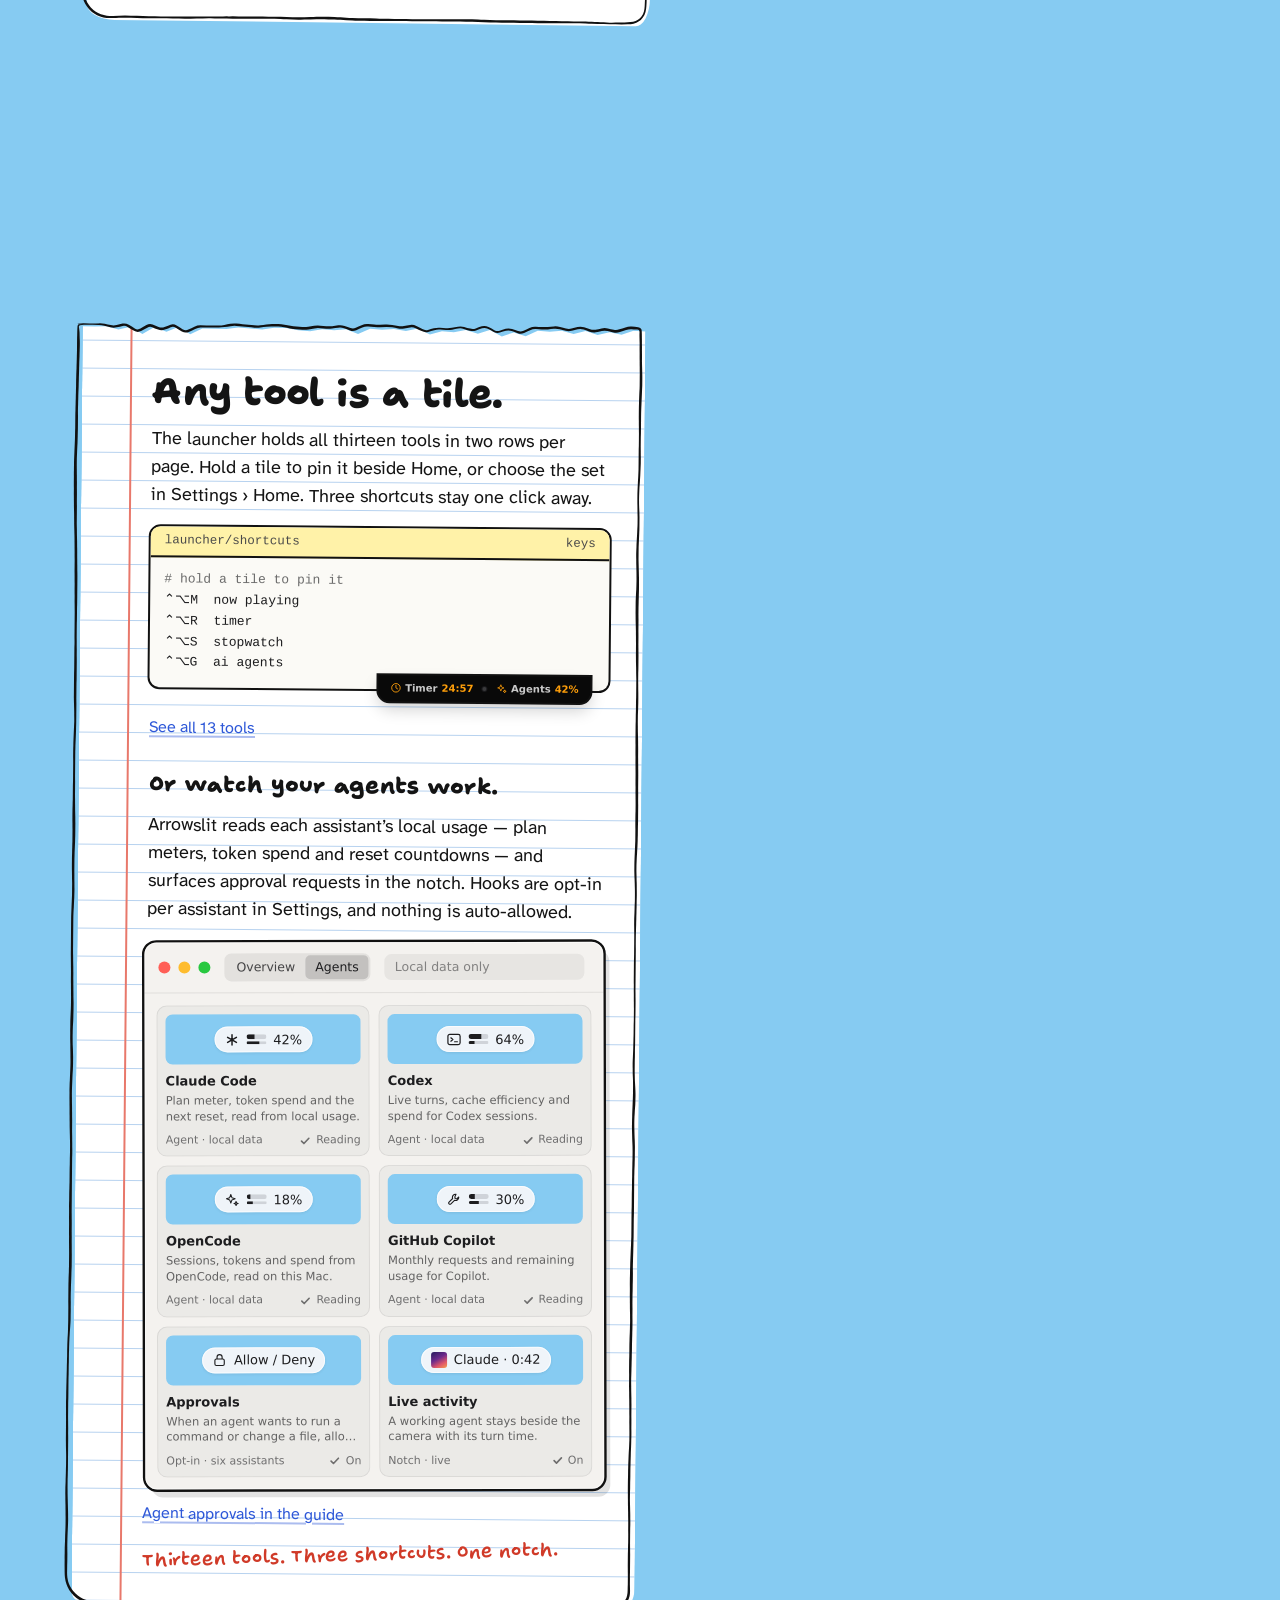
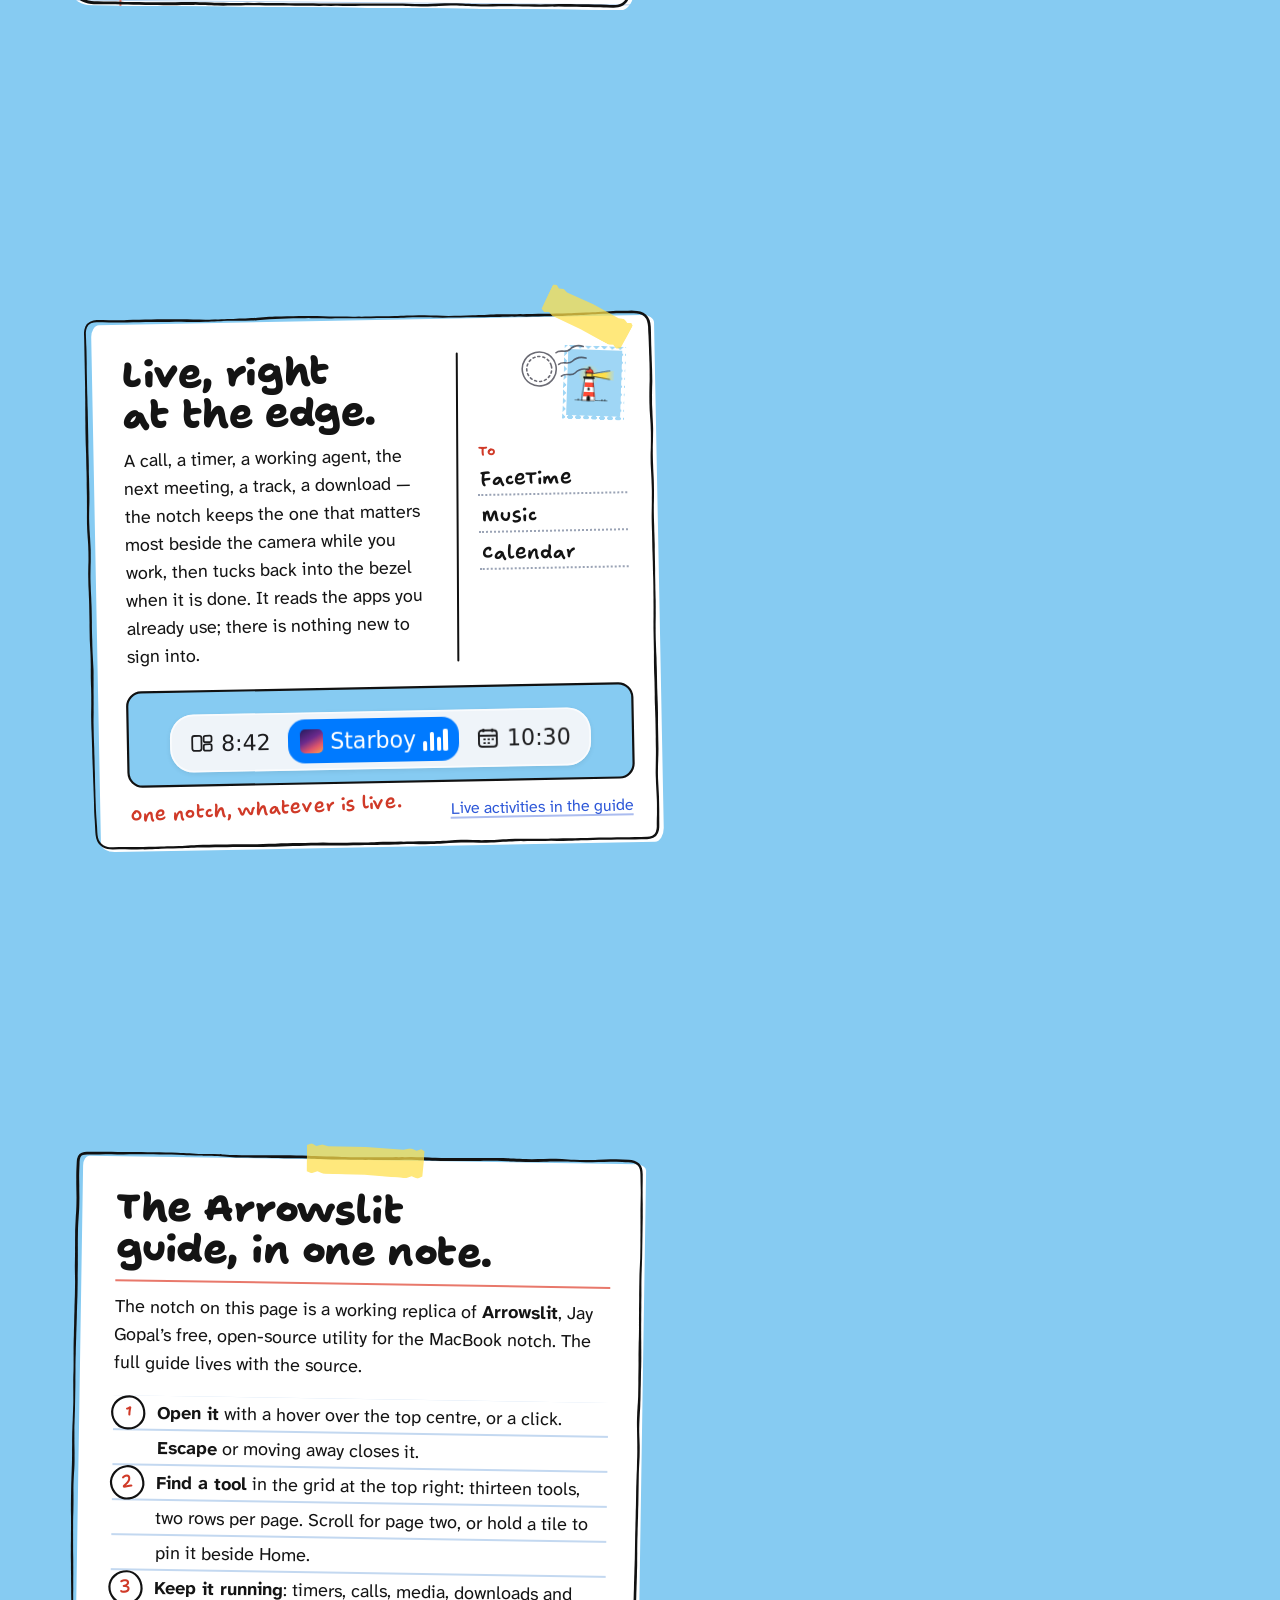
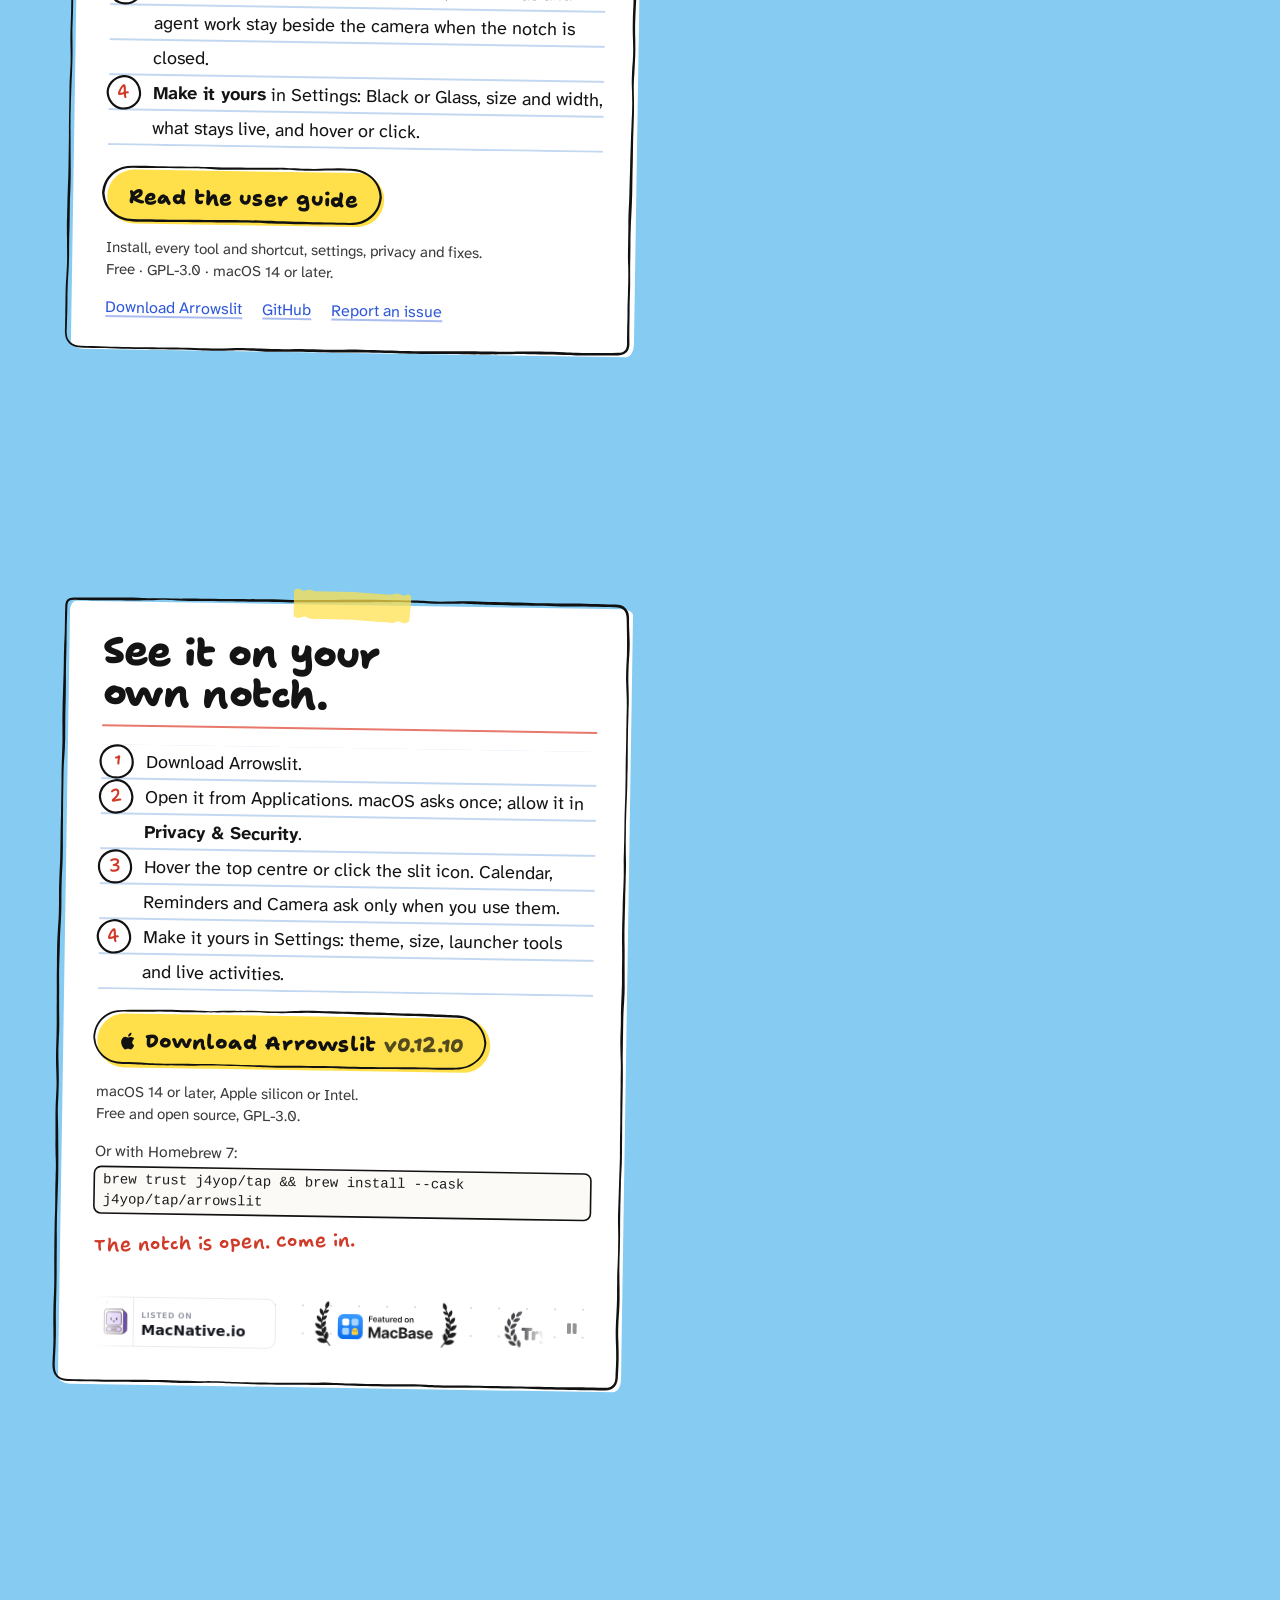
==== commit 44af99ed: "Add the MakeItLast badge to the featured marquee" ====
--- a/Website/index.html
+++ b/Website/index.html
@@ -56,7 +56,7 @@
 <link rel="manifest" href="site.webmanifest">
 <link rel="preload" href="fonts/shantell-sans-display.woff2" as="font" type="font/woff2" crossorigin>
 <link rel="preload" href="fonts/atkinson-hyperlegible-next.woff2" as="font" type="font/woff2" crossorigin>
-<link rel="stylesheet" href="style.css?v=1794228975">
+<link rel="stylesheet" href="style.css?v=1794230786">
 <script>
 const root = document.documentElement;
 root.dataset.mode = localStorage.getItem("mode") || (matchMedia("(prefers-color-scheme: light)").matches ? "light" : "dark");
@@ -405,6 +405,7 @@
                 <li><a href="https://justmacapps.com/apps/arrowslit" data-justmacapps="2bb08164-4b01-4243-b166-290c5eeab169" target="_blank" rel="noopener"><img src="images/badges/justmacapps.svg" alt="Listed on JustMacApps" width="240" height="56"></a></li>
                 <li><a href="https://www.codehype.ai/product/arrowslit?utm_source=codehype_badge" target="_blank" rel="noopener noreferrer"><img src="images/badges/codehype.svg" alt="Featured on CodeHype" width="180" height="65" decoding="async"></a></li>
                 <li><a href="https://www.betterlaunch.co/product/arrowslit" target="_blank" rel="noopener noreferrer"><img src="images/badges/betterlaunch.svg" alt="betterlaunch.co" width="200" height="56" decoding="async"></a></li>
+                <li><a href="https://www.makeitla.st/" title="Featured on MakeItLast" target="_blank" rel="noopener noreferrer"><img src="images/badges/makeitlast.svg" alt="Featured on MakeItLast" width="252" height="76" decoding="async"></a></li>
               </ul>
               <ul class="featured-set featured-set-copy" aria-hidden="true" inert>
                 <li><a href="https://macnative.io/apps/arrowslit?utm_source=macnative-badge&amp;utm_medium=referral" target="_blank" rel="noopener"><img src="images/badges/macnative.svg" alt="Listed on MacNative" width="212" height="58"></a></li>
@@ -413,6 +414,7 @@
                 <li><a href="https://justmacapps.com/apps/arrowslit" data-justmacapps="2bb08164-4b01-4243-b166-290c5eeab169" target="_blank" rel="noopener"><img src="images/badges/justmacapps.svg" alt="Listed on JustMacApps" width="240" height="56"></a></li>
                 <li><a href="https://www.codehype.ai/product/arrowslit?utm_source=codehype_badge" target="_blank" rel="noopener noreferrer"><img src="images/badges/codehype.svg" alt="Featured on CodeHype" width="180" height="65" decoding="async"></a></li>
                 <li><a href="https://www.betterlaunch.co/product/arrowslit" target="_blank" rel="noopener noreferrer"><img src="images/badges/betterlaunch.svg" alt="betterlaunch.co" width="200" height="56" decoding="async"></a></li>
+                <li><a href="https://www.makeitla.st/" title="Featured on MakeItLast" target="_blank" rel="noopener noreferrer"><img src="images/badges/makeitlast.svg" alt="Featured on MakeItLast" width="252" height="76" decoding="async"></a></li>
               </ul>
           </div>
         </div>
--- a/Website/style.css
+++ b/Website/style.css
@@ -986,7 +986,7 @@
 .note > .featured-wrap { margin-top: 30px; }
 .featured-wrap { display: flex; align-items: center; gap: 12px; padding: 4px 0; background-image: radial-gradient(rgba(20,18,15,.14) 1.15px, transparent 1.15px); background-size: 28px 28px; }
 .featured-marquee { flex: 1; min-width: 0; overflow: hidden; padding-block: 4px; mask-image: linear-gradient(to right, transparent, #000 28px, #000 calc(100% - 28px), transparent); }
-.featured-track { display: flex; width: max-content; animation: featured-scroll 49s linear infinite; will-change: transform; }
+.featured-track { display: flex; width: max-content; animation: featured-scroll 57s linear infinite; will-change: transform; }
 .featured-set { display: flex; flex-shrink: 0; align-items: center; gap: 2rem; padding: 0 2rem 0 0; margin: 0; list-style: none; }
 .featured-set li { flex-shrink: 0; }
 .featured-set img { display: block; height: 50px; width: auto; }
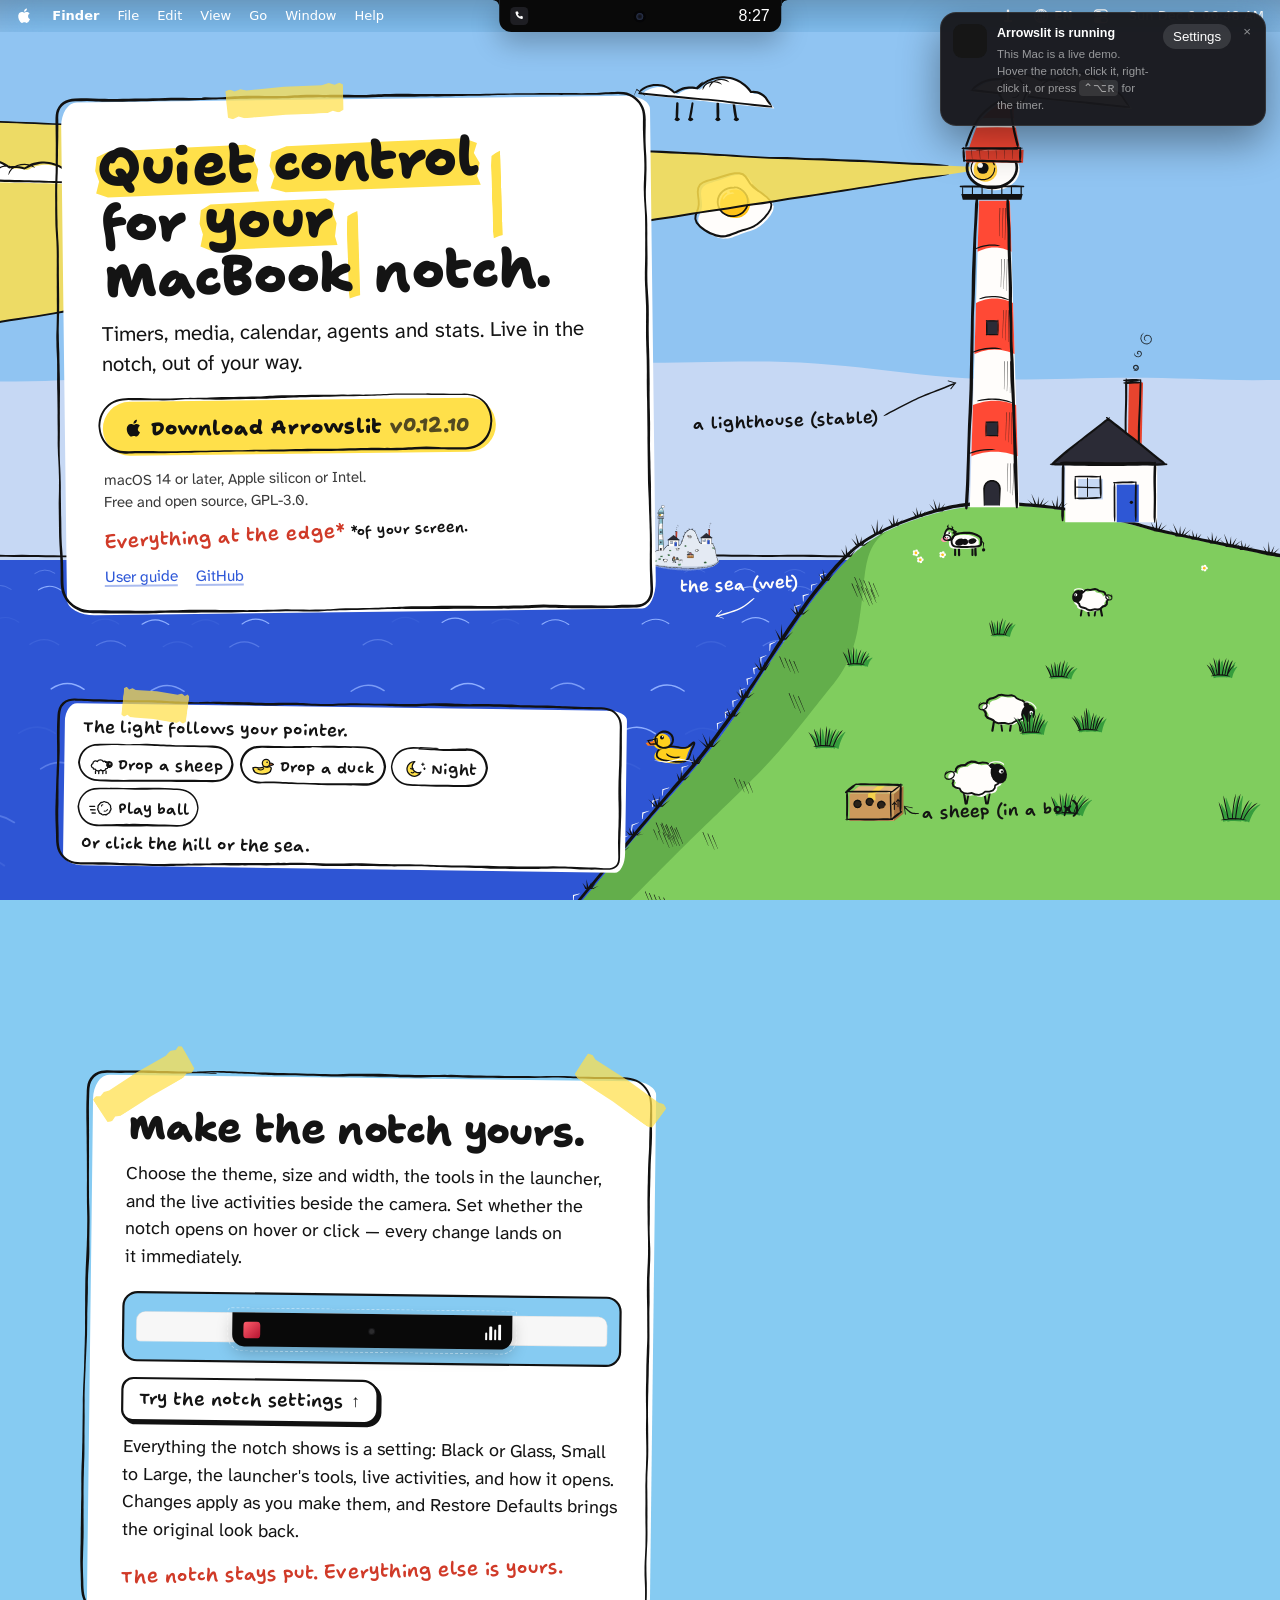
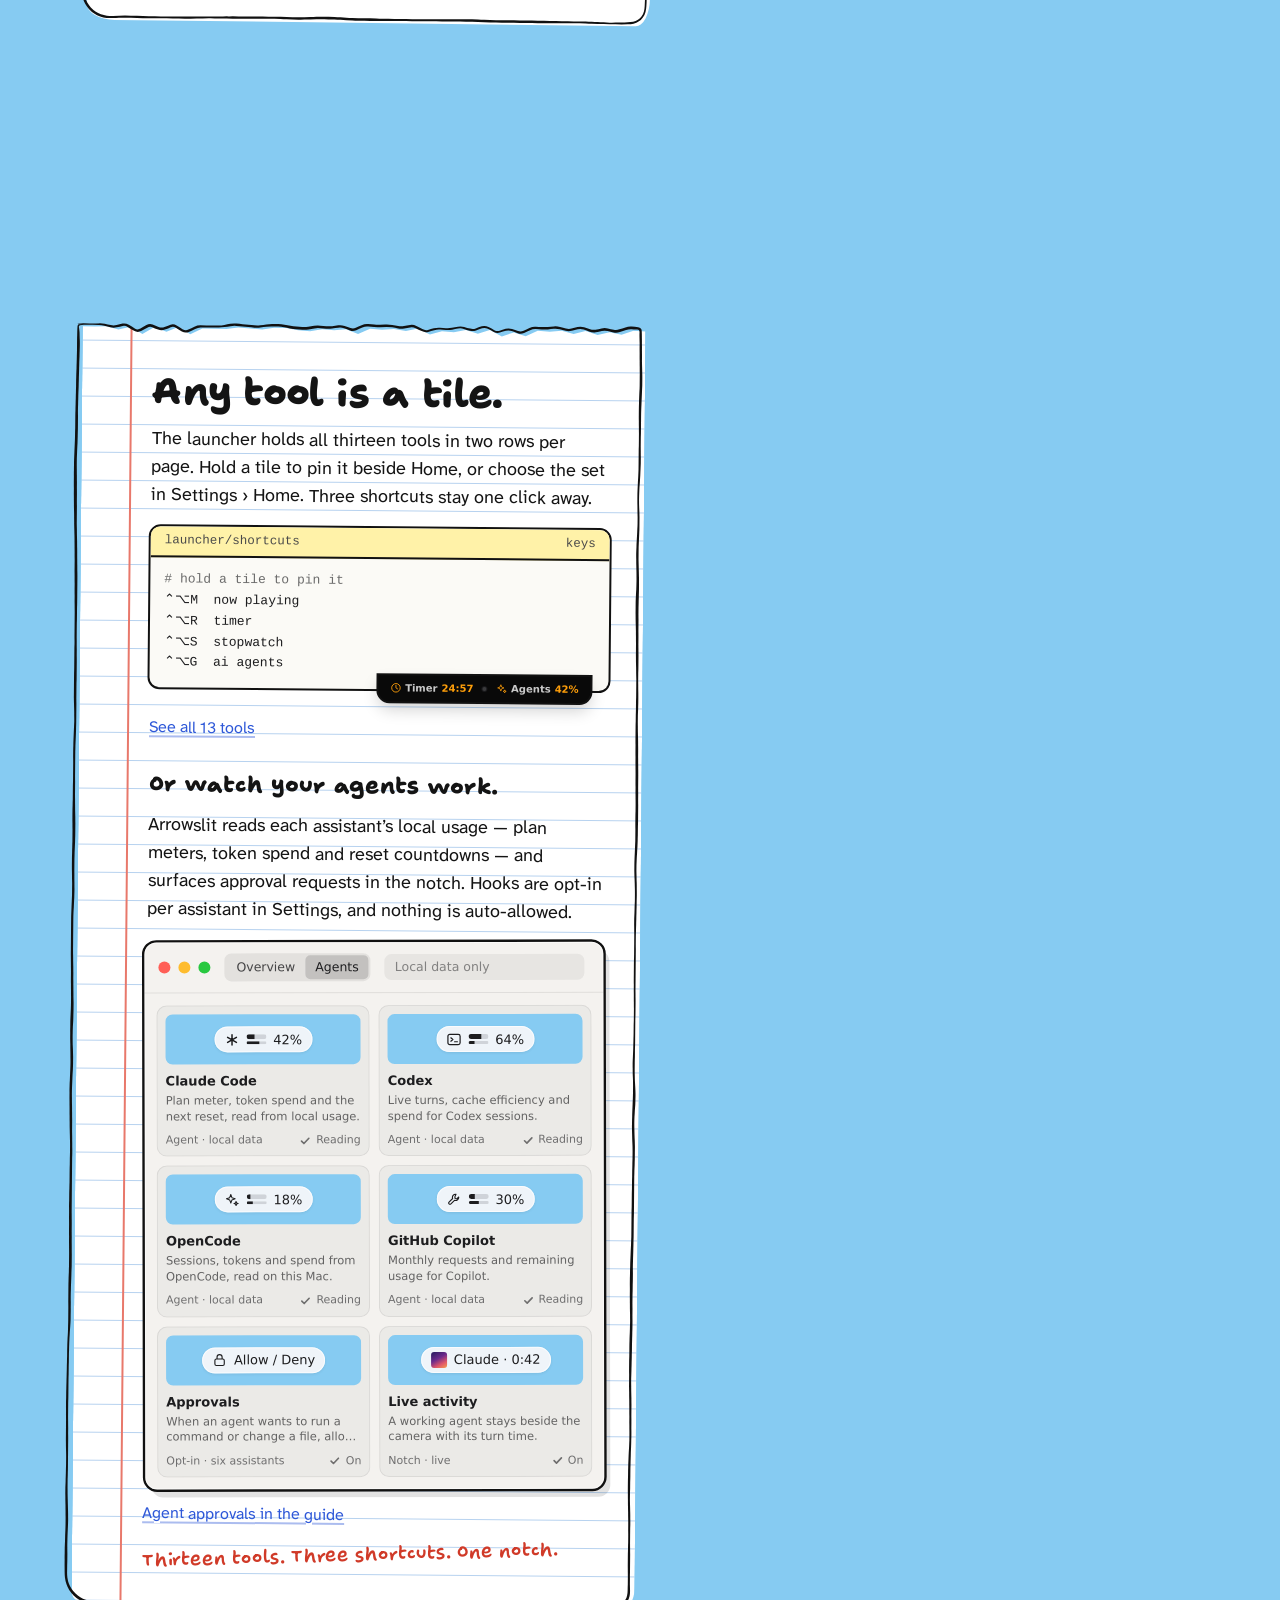
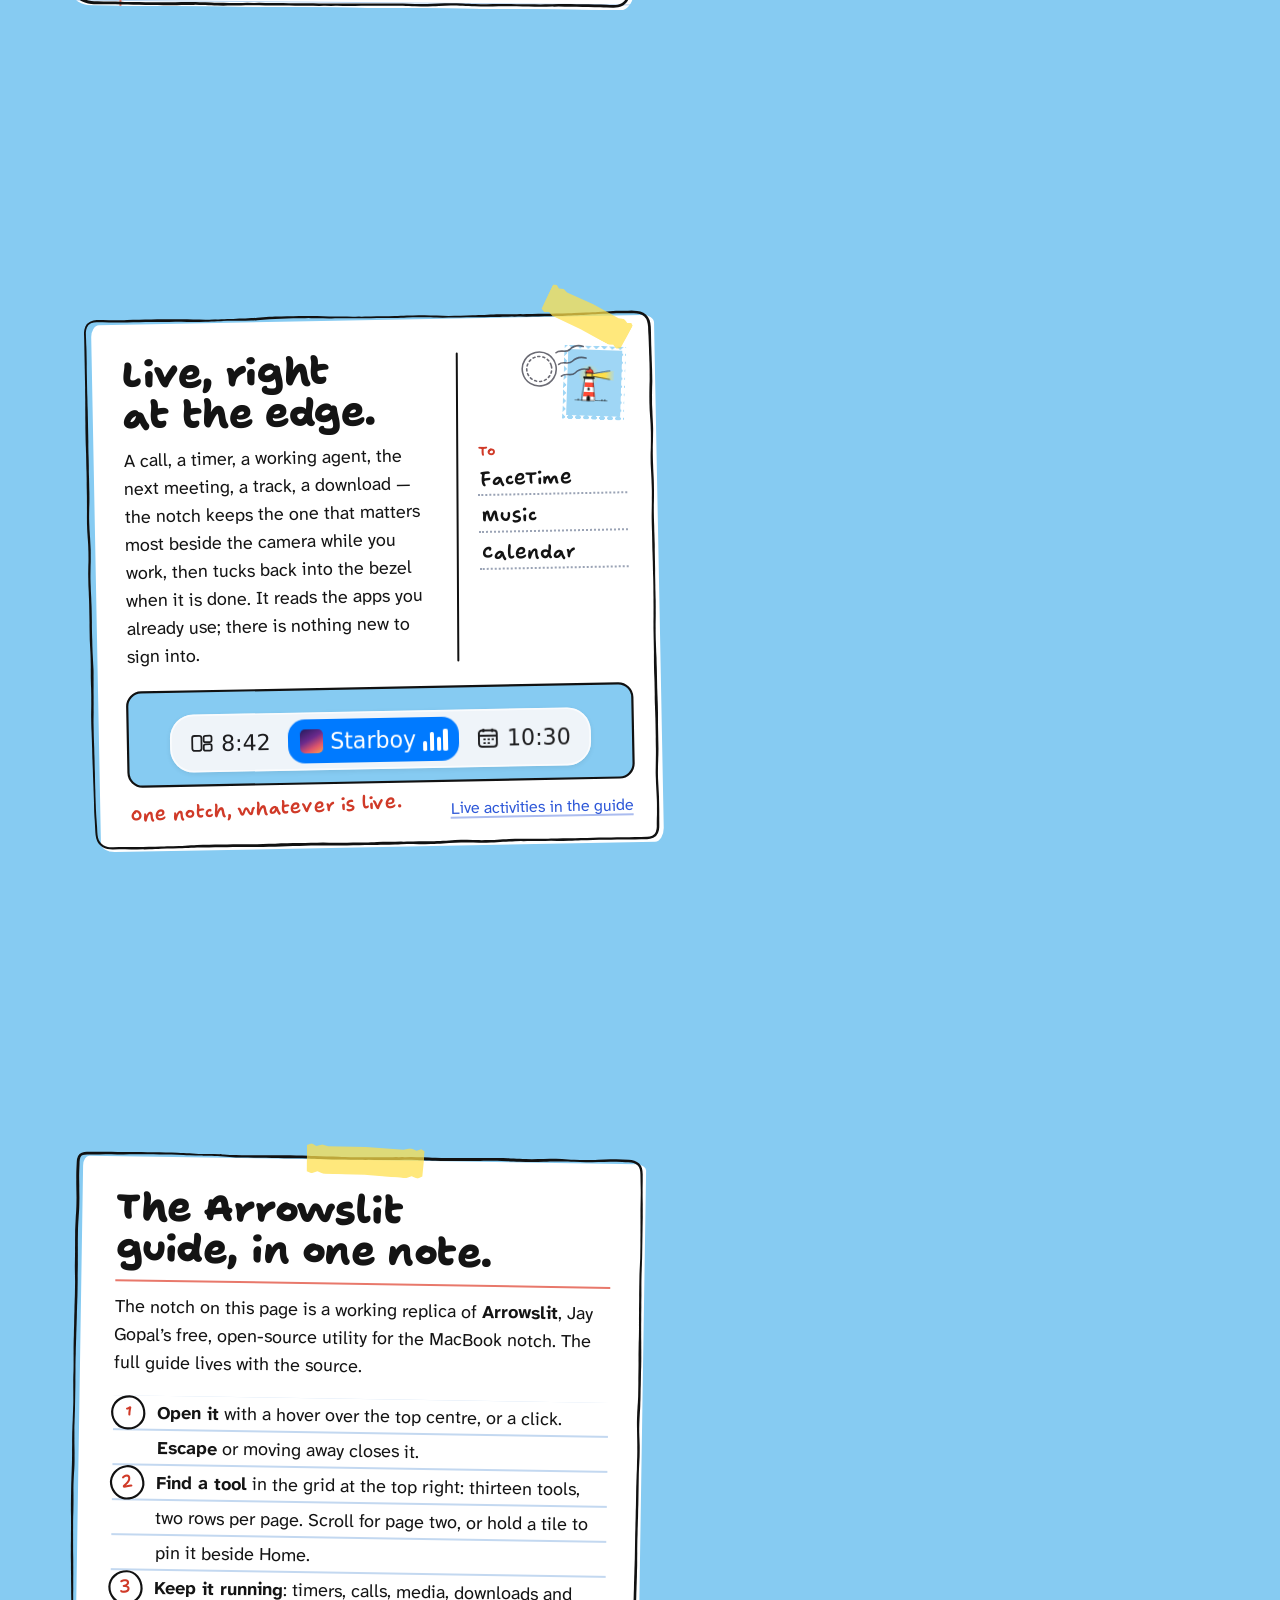
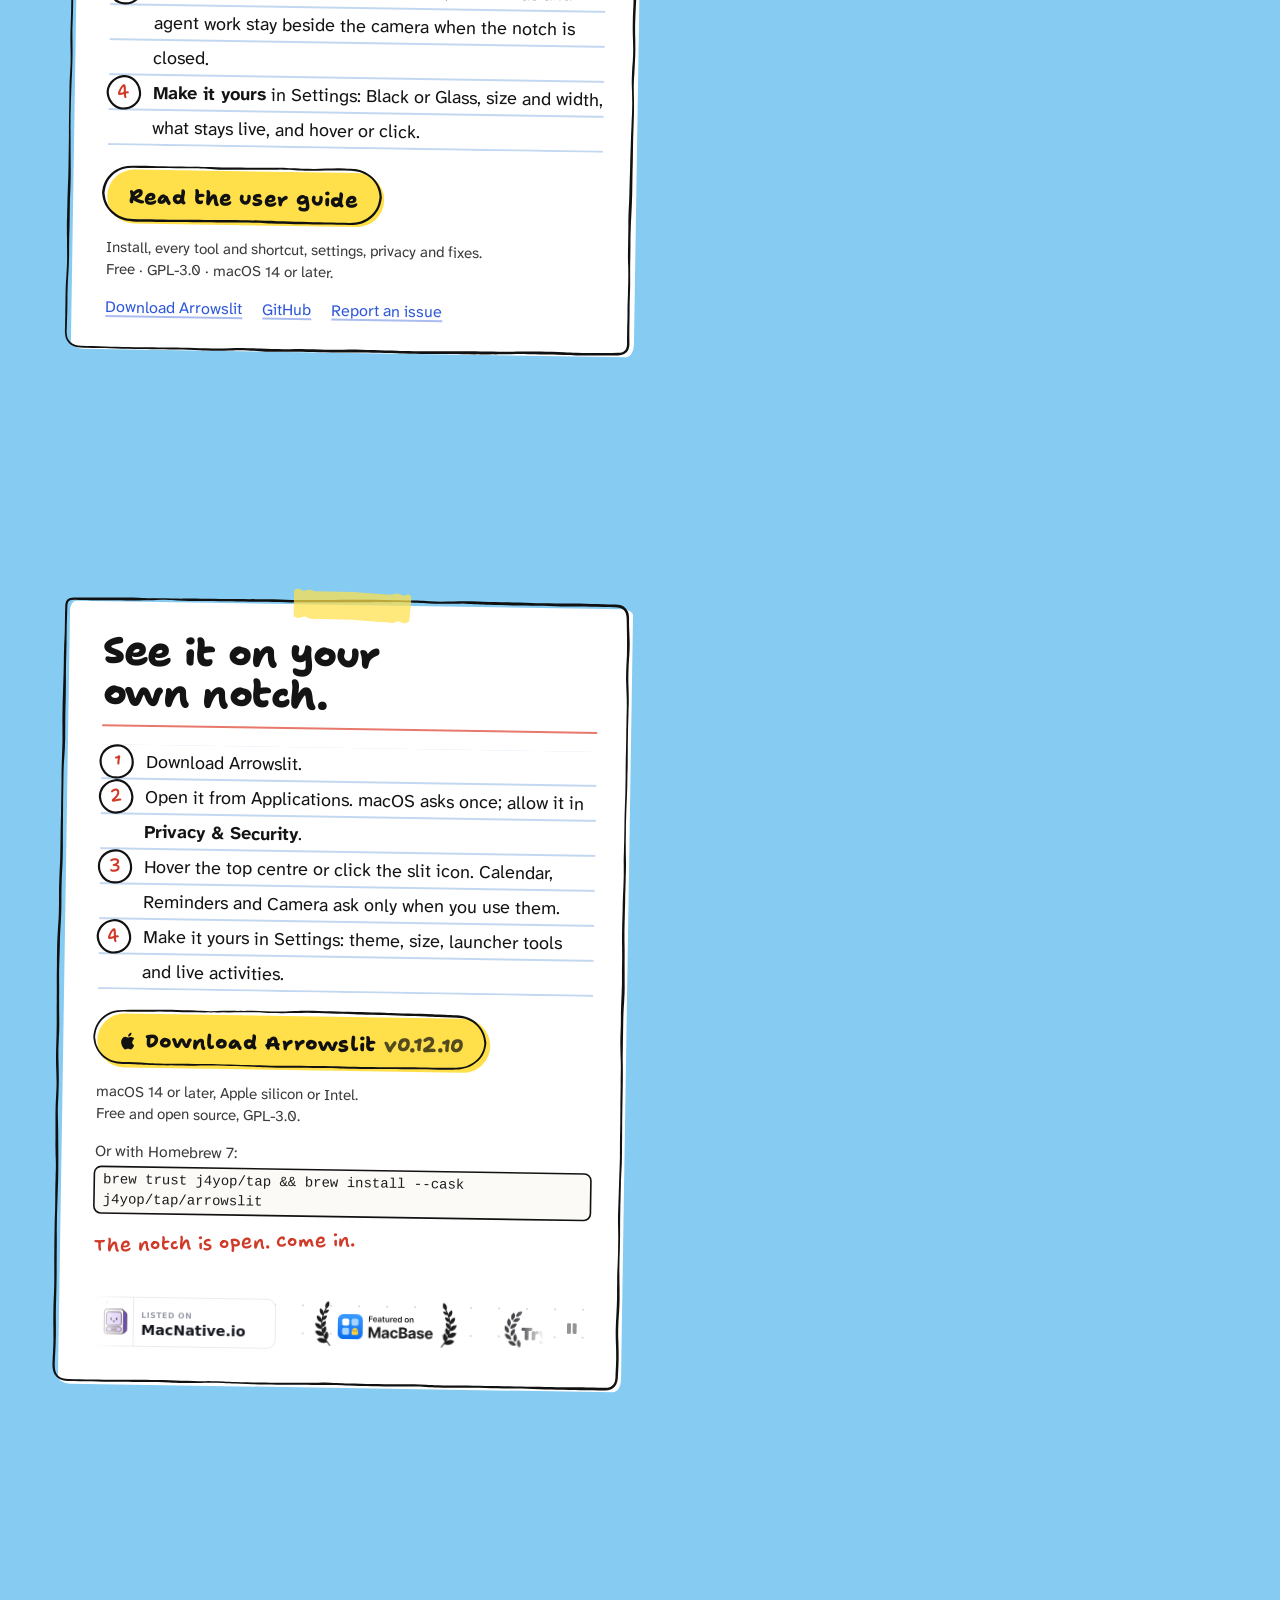
==== commit 3f18ecab: "Add the DanielLaunches badge to the featured marquee" ====
--- a/Website/index.html
+++ b/Website/index.html
@@ -56,7 +56,7 @@
 <link rel="manifest" href="site.webmanifest">
 <link rel="preload" href="fonts/shantell-sans-display.woff2" as="font" type="font/woff2" crossorigin>
 <link rel="preload" href="fonts/atkinson-hyperlegible-next.woff2" as="font" type="font/woff2" crossorigin>
-<link rel="stylesheet" href="style.css?v=1794230786">
+<link rel="stylesheet" href="style.css?v=1794231945">
 <script>
 const root = document.documentElement;
 root.dataset.mode = localStorage.getItem("mode") || (matchMedia("(prefers-color-scheme: light)").matches ? "light" : "dark");
@@ -406,6 +406,7 @@
                 <li><a href="https://www.codehype.ai/product/arrowslit?utm_source=codehype_badge" target="_blank" rel="noopener noreferrer"><img src="images/badges/codehype.svg" alt="Featured on CodeHype" width="180" height="65" decoding="async"></a></li>
                 <li><a href="https://www.betterlaunch.co/product/arrowslit" target="_blank" rel="noopener noreferrer"><img src="images/badges/betterlaunch.svg" alt="betterlaunch.co" width="200" height="56" decoding="async"></a></li>
                 <li><a href="https://www.makeitla.st/" title="Featured on MakeItLast" target="_blank" rel="noopener noreferrer"><img src="images/badges/makeitlast.svg" alt="Featured on MakeItLast" width="252" height="76" decoding="async"></a></li>
+                <li><a href="https://daniellaunches.com" target="_blank"><img src="https://daniellaunches.com/badge-light.svg" alt="Featured on DanielLaunches" width="220" height="48" decoding="async"></a></li>
               </ul>
               <ul class="featured-set featured-set-copy" aria-hidden="true" inert>
                 <li><a href="https://macnative.io/apps/arrowslit?utm_source=macnative-badge&amp;utm_medium=referral" target="_blank" rel="noopener"><img src="images/badges/macnative.svg" alt="Listed on MacNative" width="212" height="58"></a></li>
@@ -415,6 +416,7 @@
                 <li><a href="https://www.codehype.ai/product/arrowslit?utm_source=codehype_badge" target="_blank" rel="noopener noreferrer"><img src="images/badges/codehype.svg" alt="Featured on CodeHype" width="180" height="65" decoding="async"></a></li>
                 <li><a href="https://www.betterlaunch.co/product/arrowslit" target="_blank" rel="noopener noreferrer"><img src="images/badges/betterlaunch.svg" alt="betterlaunch.co" width="200" height="56" decoding="async"></a></li>
                 <li><a href="https://www.makeitla.st/" title="Featured on MakeItLast" target="_blank" rel="noopener noreferrer"><img src="images/badges/makeitlast.svg" alt="Featured on MakeItLast" width="252" height="76" decoding="async"></a></li>
+                <li><a href="https://daniellaunches.com" target="_blank"><img src="https://daniellaunches.com/badge-light.svg" alt="Featured on DanielLaunches" width="220" height="48" decoding="async"></a></li>
               </ul>
           </div>
         </div>
--- a/Website/style.css
+++ b/Website/style.css
@@ -986,7 +986,7 @@
 .note > .featured-wrap { margin-top: 30px; }
 .featured-wrap { display: flex; align-items: center; gap: 12px; padding: 4px 0; background-image: radial-gradient(rgba(20,18,15,.14) 1.15px, transparent 1.15px); background-size: 28px 28px; }
 .featured-marquee { flex: 1; min-width: 0; overflow: hidden; padding-block: 4px; mask-image: linear-gradient(to right, transparent, #000 28px, #000 calc(100% - 28px), transparent); }
-.featured-track { display: flex; width: max-content; animation: featured-scroll 57s linear infinite; will-change: transform; }
+.featured-track { display: flex; width: max-content; animation: featured-scroll 65s linear infinite; will-change: transform; }
 .featured-set { display: flex; flex-shrink: 0; align-items: center; gap: 2rem; padding: 0 2rem 0 0; margin: 0; list-style: none; }
 .featured-set li { flex-shrink: 0; }
 .featured-set img { display: block; height: 50px; width: auto; }
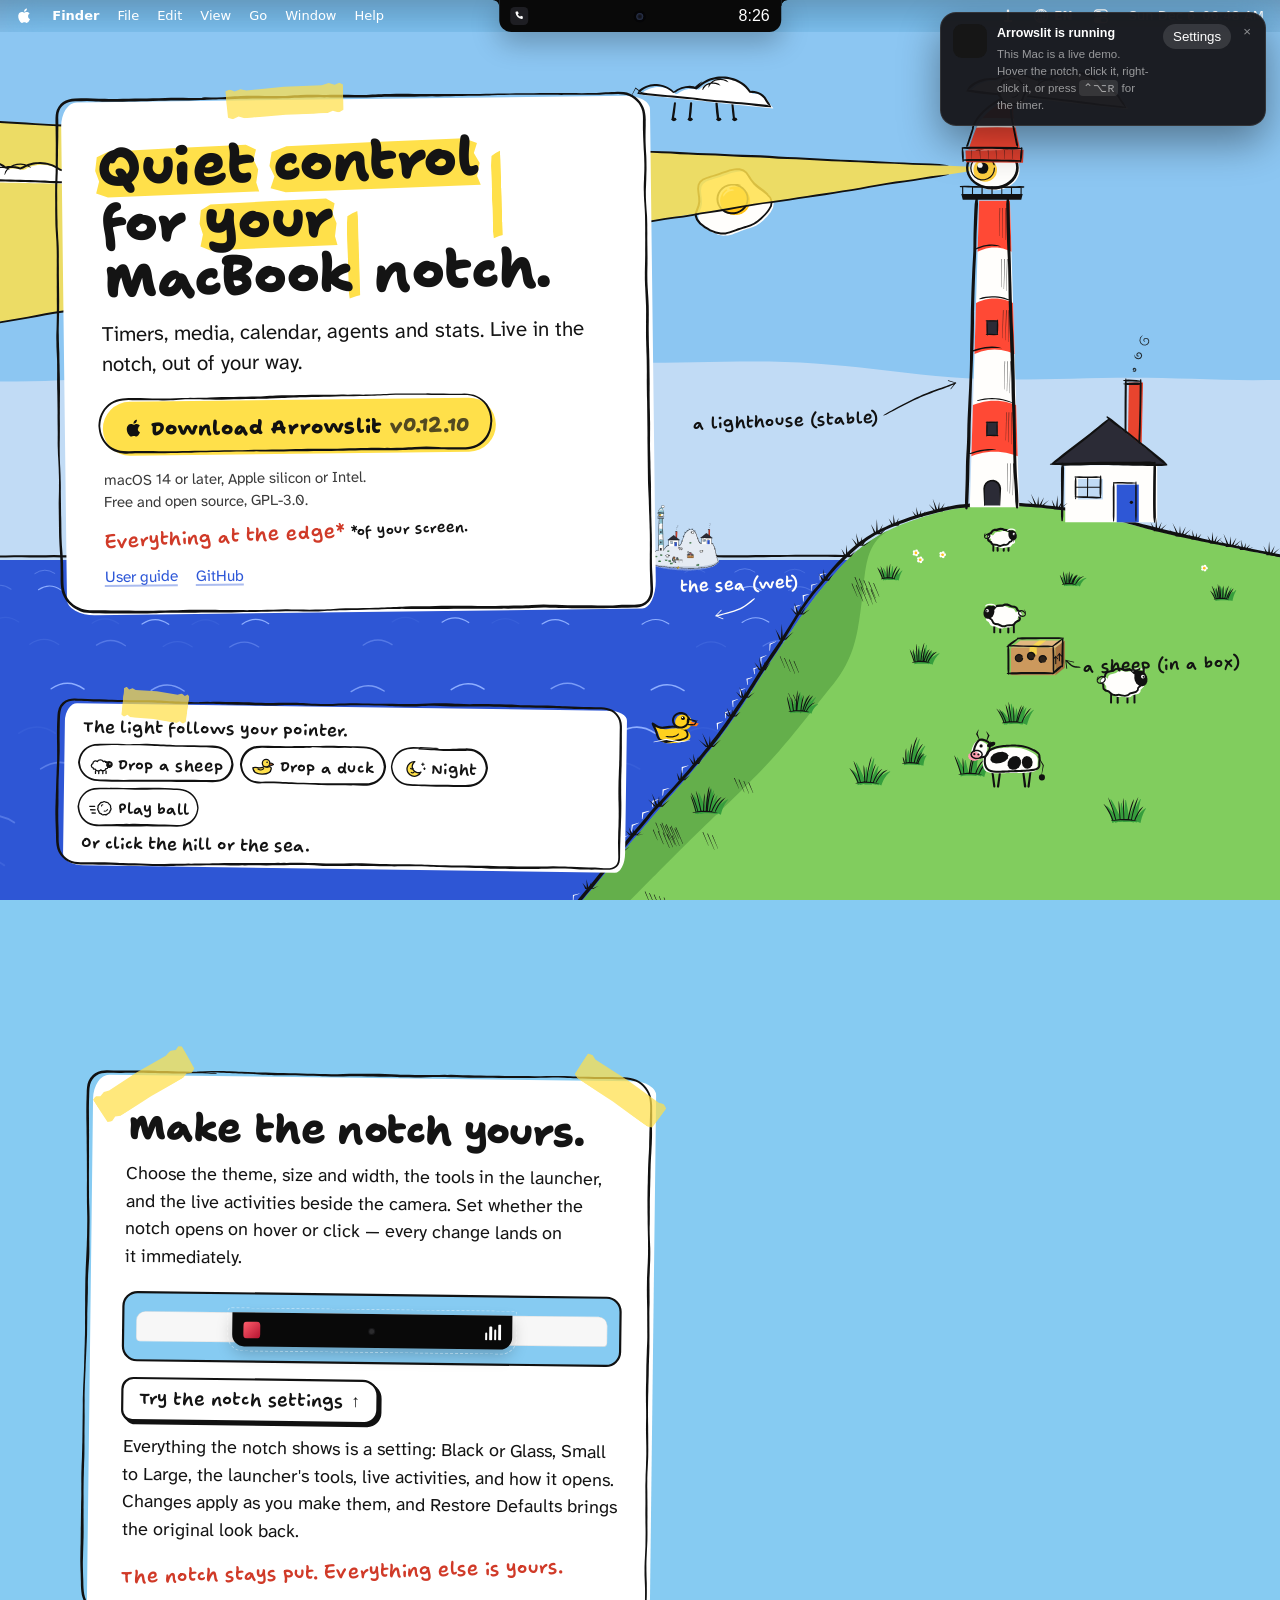
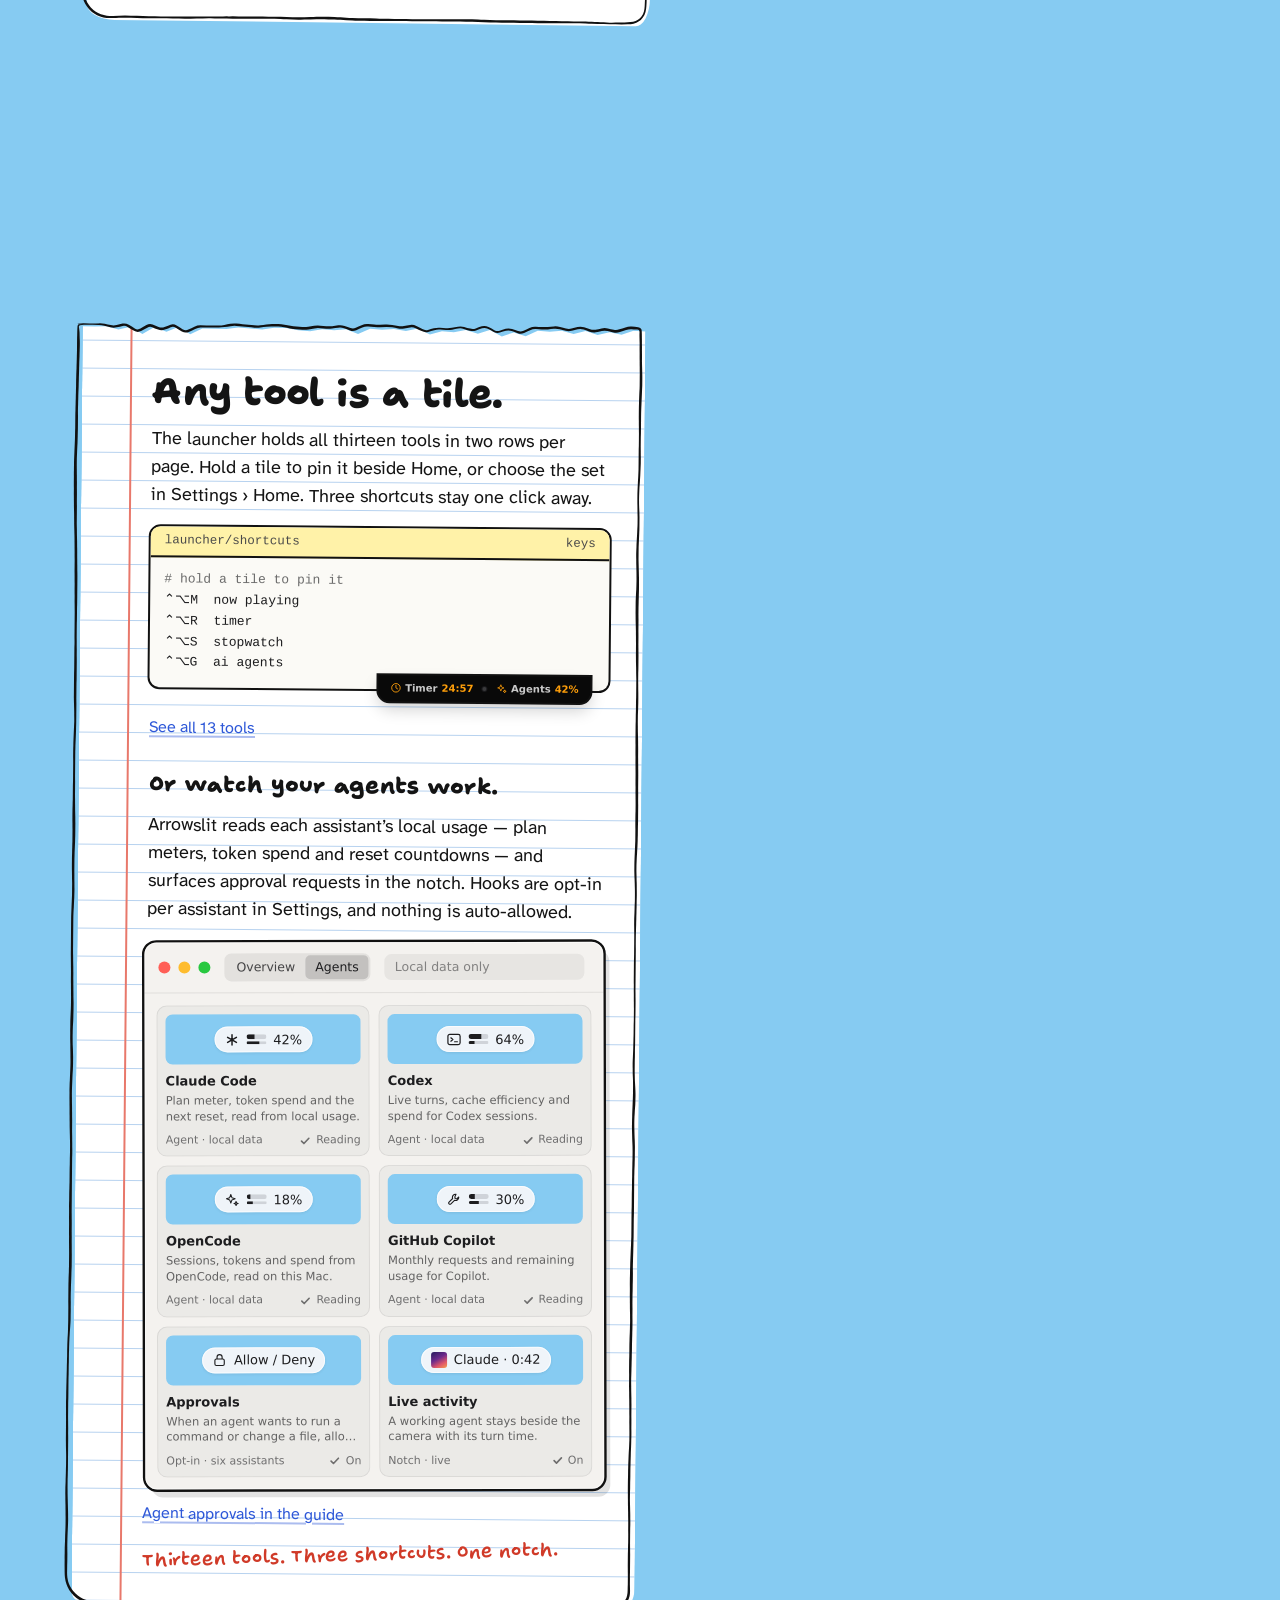
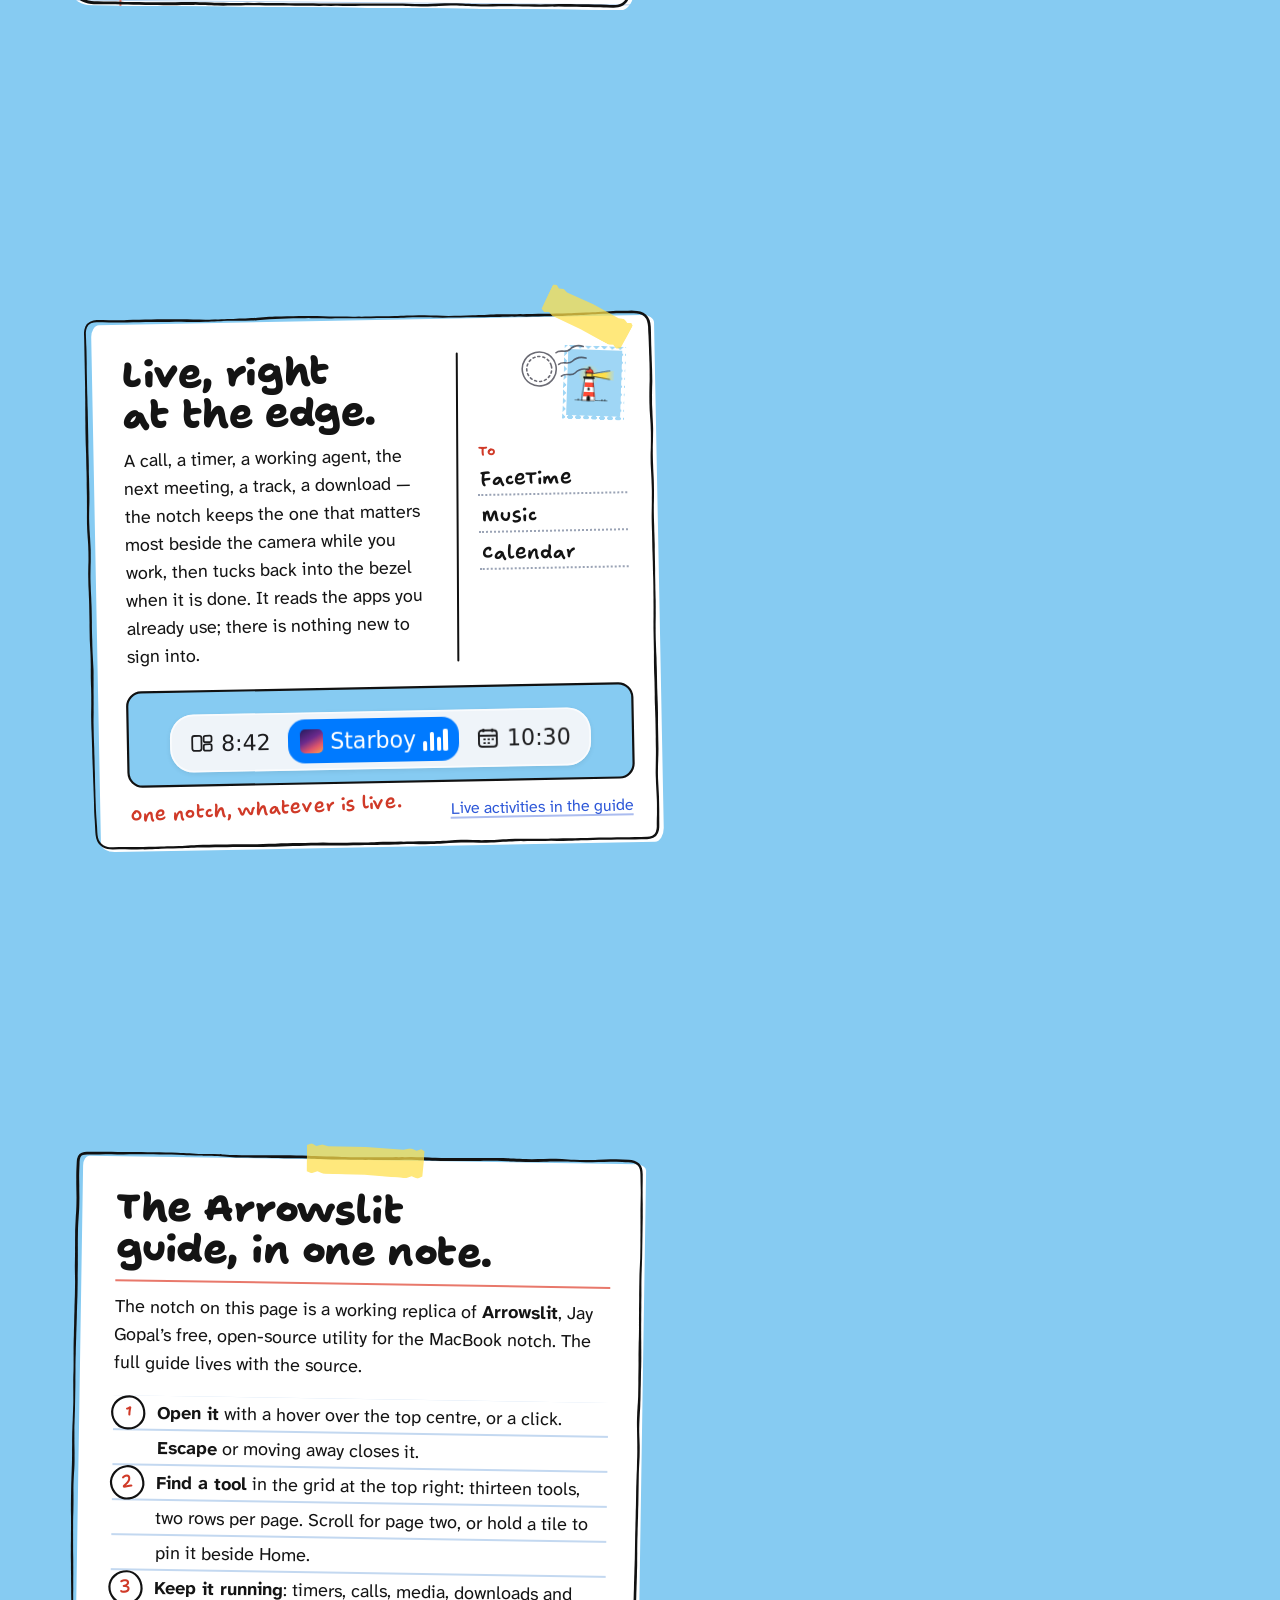
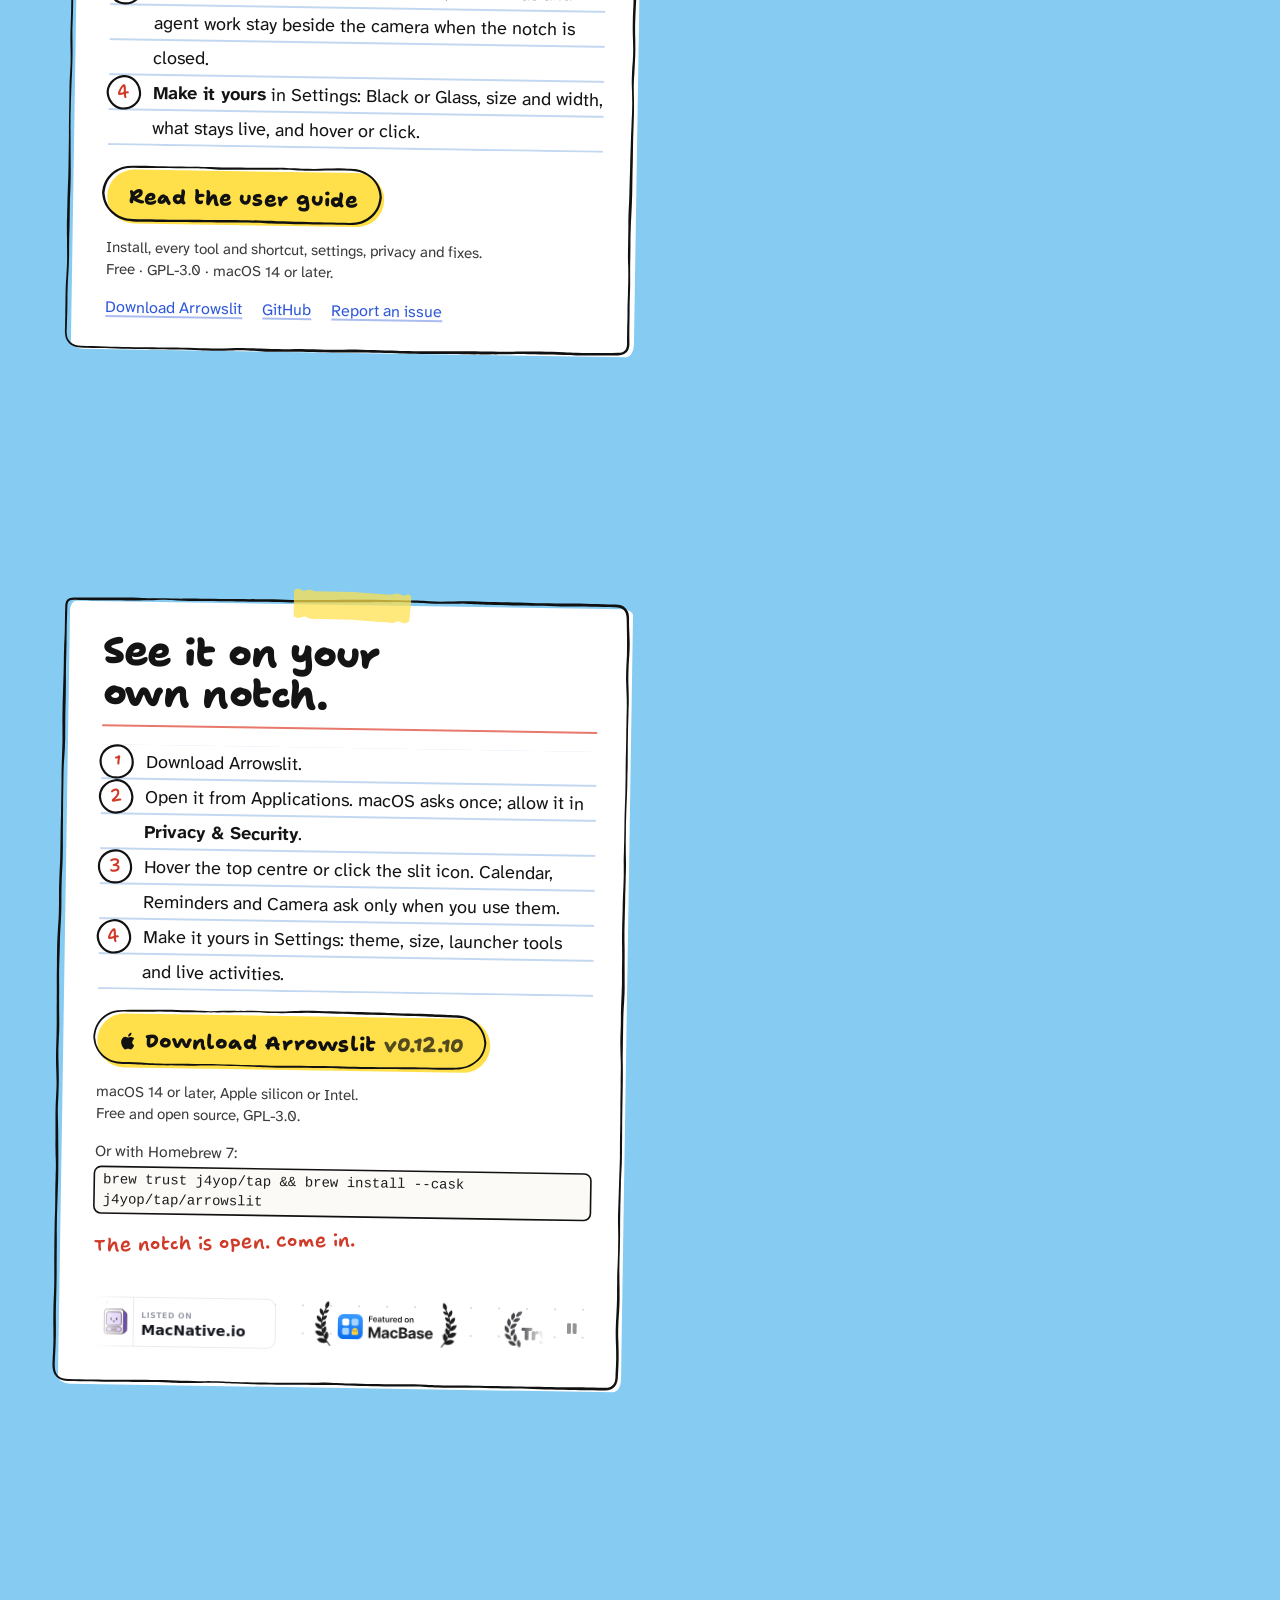
==== commit 32d16213: "Add the Product Hunt badge to the featured marquee" ====
--- a/Website/index.html
+++ b/Website/index.html
@@ -56,7 +56,7 @@
 <link rel="manifest" href="site.webmanifest">
 <link rel="preload" href="fonts/shantell-sans-display.woff2" as="font" type="font/woff2" crossorigin>
 <link rel="preload" href="fonts/atkinson-hyperlegible-next.woff2" as="font" type="font/woff2" crossorigin>
-<link rel="stylesheet" href="style.css?v=1794231945">
+<link rel="stylesheet" href="style.css?v=1794236680">
 <script>
 const root = document.documentElement;
 root.dataset.mode = localStorage.getItem("mode") || (matchMedia("(prefers-color-scheme: light)").matches ? "light" : "dark");
@@ -407,6 +407,7 @@
                 <li><a href="https://www.betterlaunch.co/product/arrowslit" target="_blank" rel="noopener noreferrer"><img src="images/badges/betterlaunch.svg" alt="betterlaunch.co" width="200" height="56" decoding="async"></a></li>
                 <li><a href="https://www.makeitla.st/" title="Featured on MakeItLast" target="_blank" rel="noopener noreferrer"><img src="images/badges/makeitlast.svg" alt="Featured on MakeItLast" width="252" height="76" decoding="async"></a></li>
                 <li><a href="https://daniellaunches.com" target="_blank"><img src="https://daniellaunches.com/badge-light.svg" alt="Featured on DanielLaunches" width="220" height="48" decoding="async"></a></li>
+                <li><a href="https://www.producthunt.com/products/arrowslit?embed=true&amp;utm_source=badge-featured&amp;utm_medium=badge&amp;utm_campaign=badge-arrowslit" target="_blank" rel="noopener noreferrer"><img src="https://api.producthunt.com/widgets/embed-image/v1/featured.svg?post_id=1310159&amp;theme=light&amp;t=1794236508554" alt="Arrowslit - Turns your MacBook notch into a control panel. | Product Hunt" width="250" height="54" decoding="async"></a></li>
               </ul>
               <ul class="featured-set featured-set-copy" aria-hidden="true" inert>
                 <li><a href="https://macnative.io/apps/arrowslit?utm_source=macnative-badge&amp;utm_medium=referral" target="_blank" rel="noopener"><img src="images/badges/macnative.svg" alt="Listed on MacNative" width="212" height="58"></a></li>
@@ -417,6 +418,7 @@
                 <li><a href="https://www.betterlaunch.co/product/arrowslit" target="_blank" rel="noopener noreferrer"><img src="images/badges/betterlaunch.svg" alt="betterlaunch.co" width="200" height="56" decoding="async"></a></li>
                 <li><a href="https://www.makeitla.st/" title="Featured on MakeItLast" target="_blank" rel="noopener noreferrer"><img src="images/badges/makeitlast.svg" alt="Featured on MakeItLast" width="252" height="76" decoding="async"></a></li>
                 <li><a href="https://daniellaunches.com" target="_blank"><img src="https://daniellaunches.com/badge-light.svg" alt="Featured on DanielLaunches" width="220" height="48" decoding="async"></a></li>
+                <li><a href="https://www.producthunt.com/products/arrowslit?embed=true&amp;utm_source=badge-featured&amp;utm_medium=badge&amp;utm_campaign=badge-arrowslit" target="_blank" rel="noopener noreferrer"><img src="https://api.producthunt.com/widgets/embed-image/v1/featured.svg?post_id=1310159&amp;theme=light&amp;t=1794236508554" alt="Arrowslit - Turns your MacBook notch into a control panel. | Product Hunt" width="250" height="54" decoding="async"></a></li>
               </ul>
           </div>
         </div>
--- a/Website/style.css
+++ b/Website/style.css
@@ -986,7 +986,7 @@
 .note > .featured-wrap { margin-top: 30px; }
 .featured-wrap { display: flex; align-items: center; gap: 12px; padding: 4px 0; background-image: radial-gradient(rgba(20,18,15,.14) 1.15px, transparent 1.15px); background-size: 28px 28px; }
 .featured-marquee { flex: 1; min-width: 0; overflow: hidden; padding-block: 4px; mask-image: linear-gradient(to right, transparent, #000 28px, #000 calc(100% - 28px), transparent); }
-.featured-track { display: flex; width: max-content; animation: featured-scroll 65s linear infinite; will-change: transform; }
+.featured-track { display: flex; width: max-content; animation: featured-scroll 73s linear infinite; will-change: transform; }
 .featured-set { display: flex; flex-shrink: 0; align-items: center; gap: 2rem; padding: 0 2rem 0 0; margin: 0; list-style: none; }
 .featured-set li { flex-shrink: 0; }
 .featured-set img { display: block; height: 50px; width: auto; }
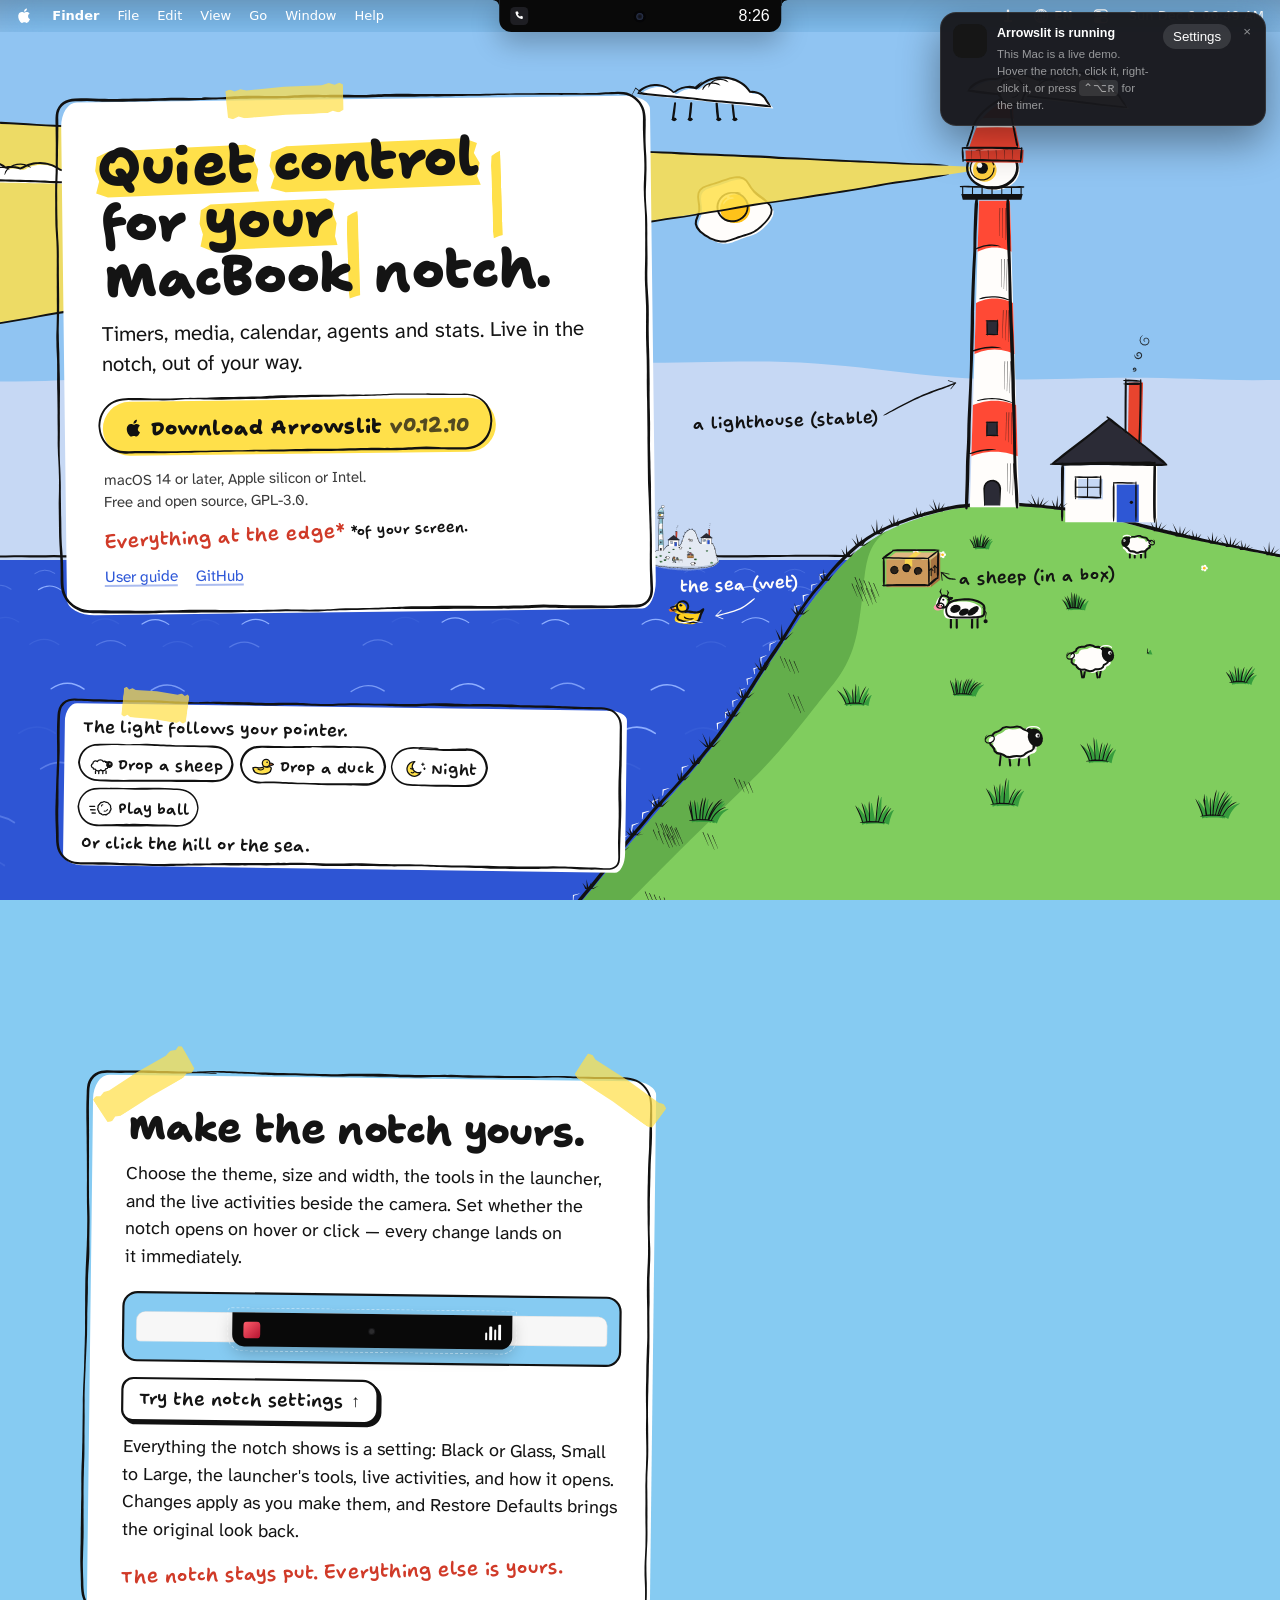
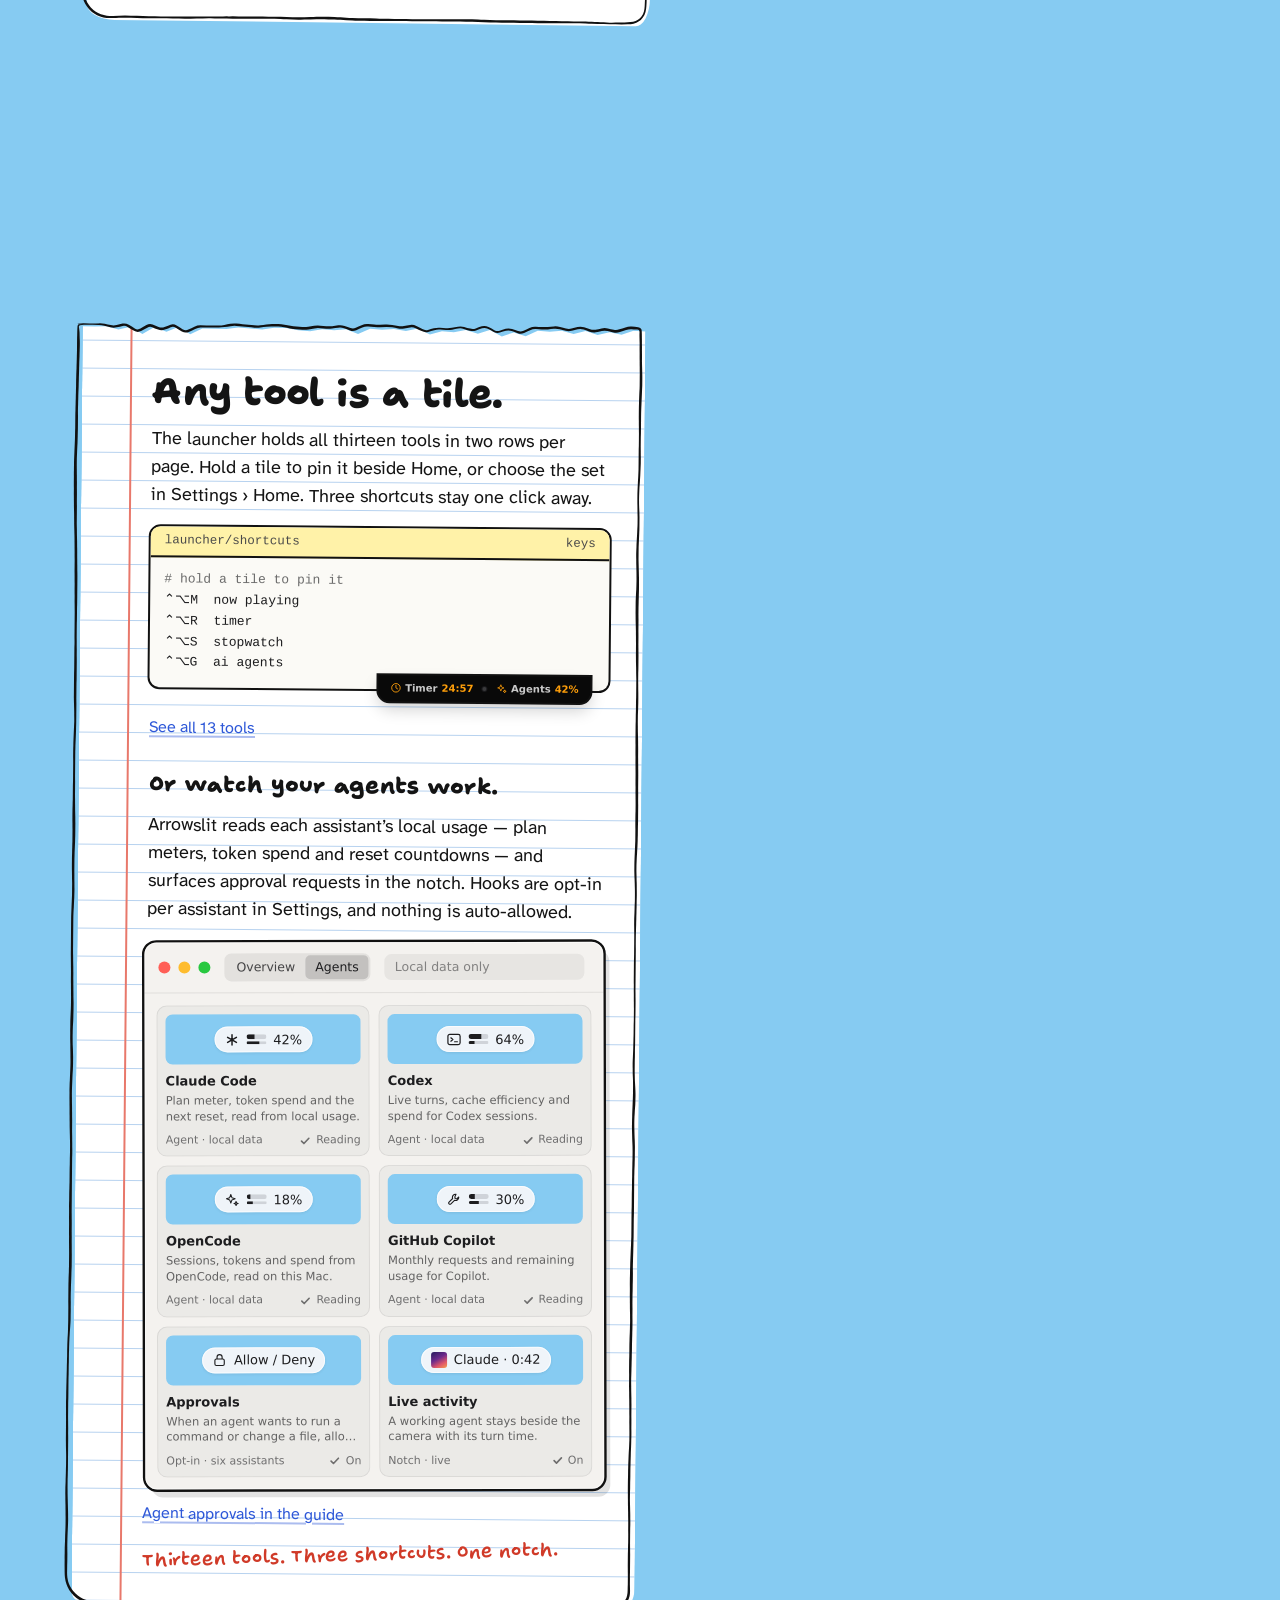
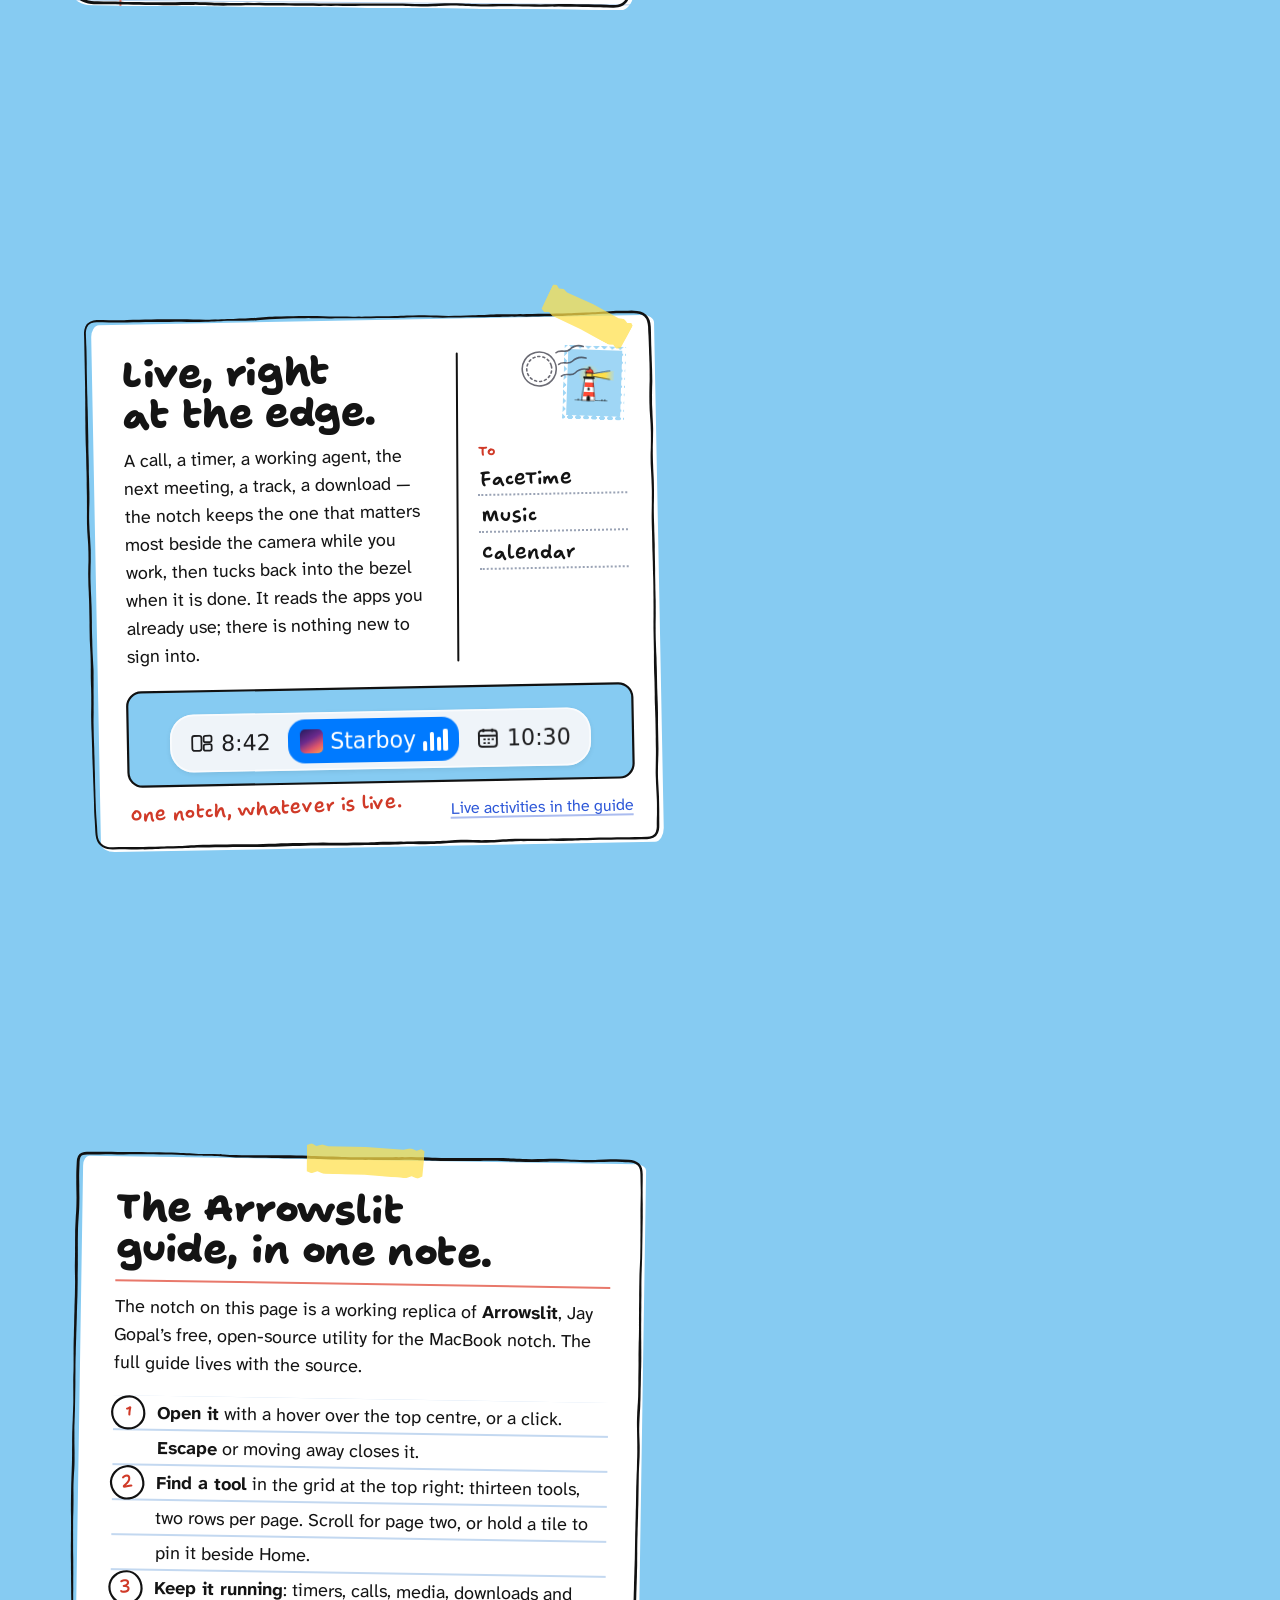
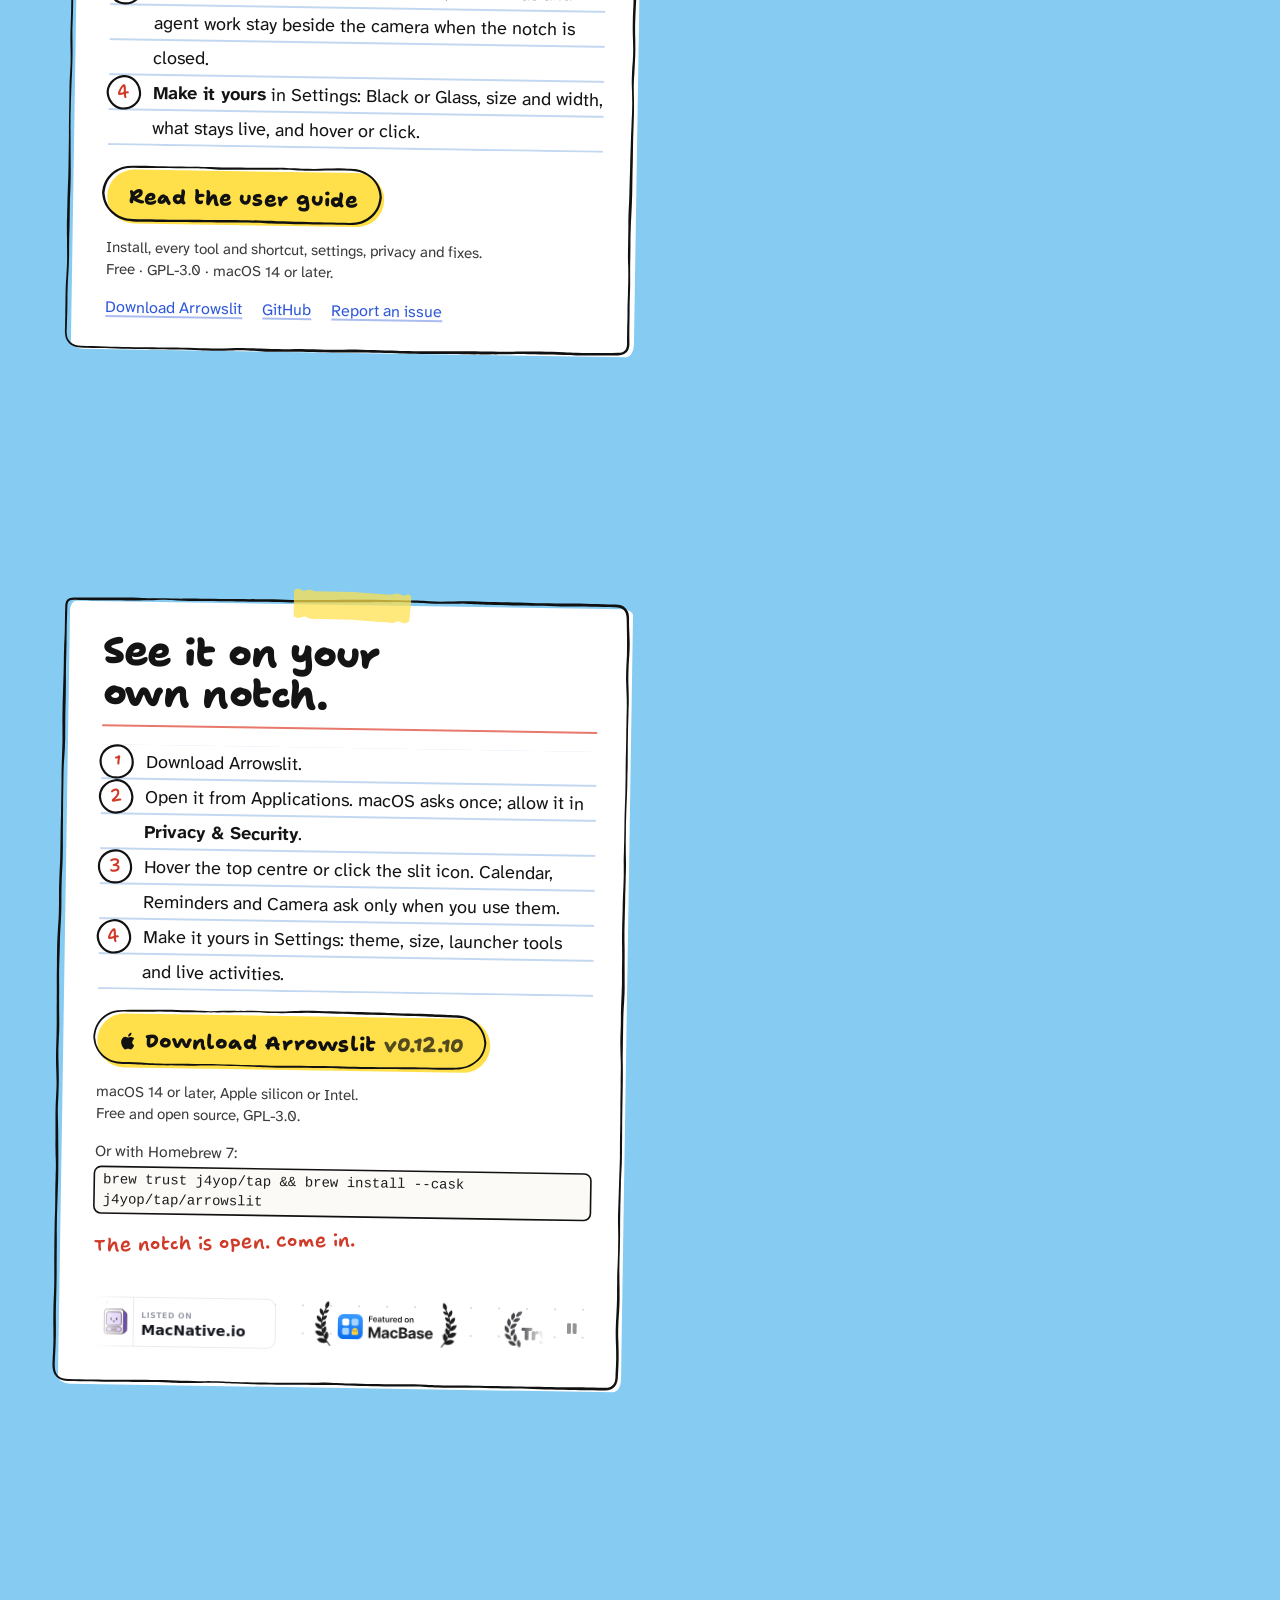
==== commit 9dd2f518: "Add the TinyShelf badge to the featured marquee" ====
--- a/Website/index.html
+++ b/Website/index.html
@@ -56,7 +56,7 @@
 <link rel="manifest" href="site.webmanifest">
 <link rel="preload" href="fonts/shantell-sans-display.woff2" as="font" type="font/woff2" crossorigin>
 <link rel="preload" href="fonts/atkinson-hyperlegible-next.woff2" as="font" type="font/woff2" crossorigin>
-<link rel="stylesheet" href="style.css?v=1794236680">
+<link rel="stylesheet" href="style.css?v=1794237417">
 <script>
 const root = document.documentElement;
 root.dataset.mode = localStorage.getItem("mode") || (matchMedia("(prefers-color-scheme: light)").matches ? "light" : "dark");
@@ -408,6 +408,7 @@
                 <li><a href="https://www.makeitla.st/" title="Featured on MakeItLast" target="_blank" rel="noopener noreferrer"><img src="images/badges/makeitlast.svg" alt="Featured on MakeItLast" width="252" height="76" decoding="async"></a></li>
                 <li><a href="https://daniellaunches.com" target="_blank"><img src="https://daniellaunches.com/badge-light.svg" alt="Featured on DanielLaunches" width="220" height="48" decoding="async"></a></li>
                 <li><a href="https://www.producthunt.com/products/arrowslit?embed=true&amp;utm_source=badge-featured&amp;utm_medium=badge&amp;utm_campaign=badge-arrowslit" target="_blank" rel="noopener noreferrer"><img src="https://api.producthunt.com/widgets/embed-image/v1/featured.svg?post_id=1310159&amp;theme=light&amp;t=1794236508554" alt="Arrowslit - Turns your MacBook notch into a control panel. | Product Hunt" width="250" height="54" decoding="async"></a></li>
+                <li><a href="https://www.tinyshelf.co/?ref=arrowslit.vercel.app" title="Featured on TinyShelf" target="_blank" rel="noopener noreferrer"><img src="https://www.tinyshelf.co/badge/tinyshelf-badge-light-amber-1cdea1ce.svg" alt="Featured on TinyShelf" width="216" height="64" decoding="async"></a></li>
               </ul>
               <ul class="featured-set featured-set-copy" aria-hidden="true" inert>
                 <li><a href="https://macnative.io/apps/arrowslit?utm_source=macnative-badge&amp;utm_medium=referral" target="_blank" rel="noopener"><img src="images/badges/macnative.svg" alt="Listed on MacNative" width="212" height="58"></a></li>
@@ -419,6 +420,7 @@
                 <li><a href="https://www.makeitla.st/" title="Featured on MakeItLast" target="_blank" rel="noopener noreferrer"><img src="images/badges/makeitlast.svg" alt="Featured on MakeItLast" width="252" height="76" decoding="async"></a></li>
                 <li><a href="https://daniellaunches.com" target="_blank"><img src="https://daniellaunches.com/badge-light.svg" alt="Featured on DanielLaunches" width="220" height="48" decoding="async"></a></li>
                 <li><a href="https://www.producthunt.com/products/arrowslit?embed=true&amp;utm_source=badge-featured&amp;utm_medium=badge&amp;utm_campaign=badge-arrowslit" target="_blank" rel="noopener noreferrer"><img src="https://api.producthunt.com/widgets/embed-image/v1/featured.svg?post_id=1310159&amp;theme=light&amp;t=1794236508554" alt="Arrowslit - Turns your MacBook notch into a control panel. | Product Hunt" width="250" height="54" decoding="async"></a></li>
+                <li><a href="https://www.tinyshelf.co/?ref=arrowslit.vercel.app" title="Featured on TinyShelf" target="_blank" rel="noopener noreferrer"><img src="https://www.tinyshelf.co/badge/tinyshelf-badge-light-amber-1cdea1ce.svg" alt="Featured on TinyShelf" width="216" height="64" decoding="async"></a></li>
               </ul>
           </div>
         </div>
--- a/Website/style.css
+++ b/Website/style.css
@@ -986,7 +986,7 @@
 .note > .featured-wrap { margin-top: 30px; }
 .featured-wrap { display: flex; align-items: center; gap: 12px; padding: 4px 0; background-image: radial-gradient(rgba(20,18,15,.14) 1.15px, transparent 1.15px); background-size: 28px 28px; }
 .featured-marquee { flex: 1; min-width: 0; overflow: hidden; padding-block: 4px; mask-image: linear-gradient(to right, transparent, #000 28px, #000 calc(100% - 28px), transparent); }
-.featured-track { display: flex; width: max-content; animation: featured-scroll 73s linear infinite; will-change: transform; }
+.featured-track { display: flex; width: max-content; animation: featured-scroll 81s linear infinite; will-change: transform; }
 .featured-set { display: flex; flex-shrink: 0; align-items: center; gap: 2rem; padding: 0 2rem 0 0; margin: 0; list-style: none; }
 .featured-set li { flex-shrink: 0; }
 .featured-set img { display: block; height: 50px; width: auto; }
